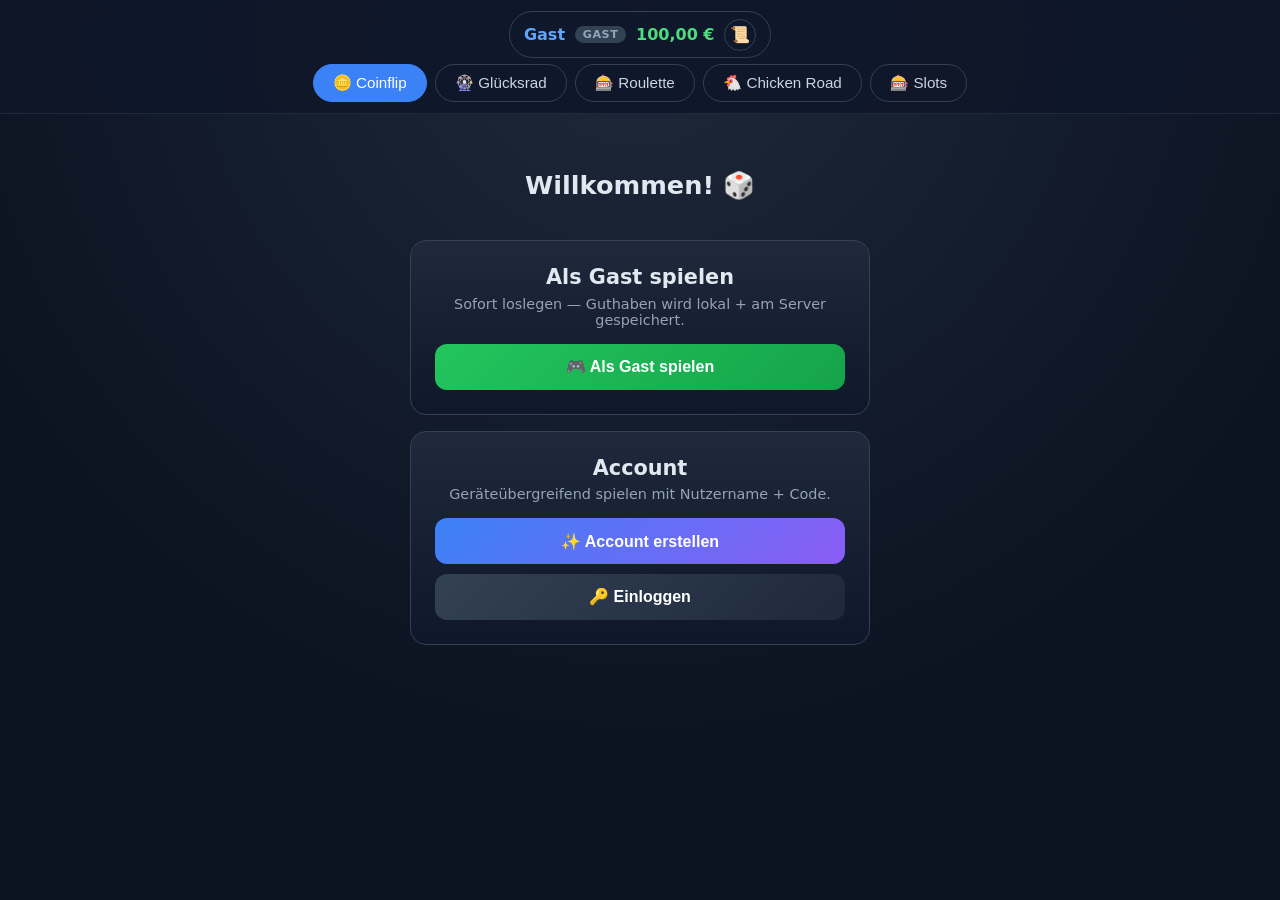
==== templates/index.html @ 522bde4b "Update index.html" ====
<!DOCTYPE html>
<html lang="de">
<head>
<meta charset="UTF-8">
<meta name="viewport" content="width=device-width, initial-scale=1.0">
<title>Coinflip · Glücksrad · Roulette · Chicken Road · Slots</title>
<style>
  * { box-sizing: border-box; }
  body {
    font-family: system-ui, -apple-system, sans-serif;
    background: radial-gradient(circle at top, #1e293b, #0b1220 70%);
    color: #e2e8f0;
    margin: 0;
    min-height: 100vh;
    display: flex;
    flex-direction: column;
    align-items: center;
  }
  header {
    width: 100%;
    background: rgba(15, 23, 42, 0.9);
    backdrop-filter: blur(10px);
    border-bottom: 1px solid #1e293b;
    position: sticky;
    top: 0;
    z-index: 10;
  }
  .topbar {
    max-width: 900px;
    margin: 0 auto;
    padding: 0.7rem 1rem 0.4rem;
    display: flex;
    align-items: center;
    justify-content: center;
    gap: 1rem;
    flex-wrap: wrap;
  }
  .player-info {
    display: flex;
    align-items: center;
    gap: 0.6rem;
    background: #0f172a;
    padding: 0.4rem 0.9rem;
    border-radius: 999px;
    border: 1px solid #334155;
    flex-wrap: wrap;
    justify-content: center;
  }
  .player-name {
    font-weight: 700;
    color: #60a5fa;
    cursor: pointer;
  }
  .player-name:hover { text-decoration: underline; }
  .account-badge {
    font-size: 0.7rem;
    padding: 0.15rem 0.5rem;
    border-radius: 999px;
    font-weight: 700;
    text-transform: uppercase;
    letter-spacing: 0.05em;
  }
  .account-badge.guest { background: #334155; color: #94a3b8; }
  .account-badge.real { background: #14532d; color: #bbf7d0; }
  .balance {
    font-weight: 800;
    color: #4ade80;
    font-variant-numeric: tabular-nums;
  }
  .balance.negative { color: #f87171; }
  .player-actions { display: flex; gap: 0.4rem; }
  .icon-btn {
    background: transparent;
    border: 1px solid #334155;
    color: #cbd5e1;
    width: 32px;
    height: 32px;
    border-radius: 50%;
    cursor: pointer;
    font-size: 1rem;
    display: flex;
    align-items: center;
    justify-content: center;
    transition: all 0.15s;
  }
  .icon-btn:hover { background: #1e293b; border-color: #64748b; }
  nav {
    max-width: 900px;
    margin: 0 auto;
    display: flex;
    gap: 0.5rem;
    padding: 0 1rem 0.7rem;
    justify-content: center;
    flex-wrap: wrap;
  }
  nav button {
    background: transparent;
    border: 1px solid #334155;
    color: #cbd5e1;
    padding: 0.55rem 1.2rem;
    border-radius: 999px;
    font-size: 0.95rem;
    cursor: pointer;
    transition: all 0.15s;
  }
  nav button:hover { background: #1e293b; }
  nav button.active {
    background: #3b82f6;
    border-color: #3b82f6;
    color: white;
  }
  main {
    width: 100%;
    max-width: 720px;
    padding: 2rem 1rem 4rem;
  }
  .page { display: none; }
  .page.active { display: block; animation: fade 0.3s ease; }
  @keyframes fade {
    from { opacity: 0; transform: translateY(8px); }
    to   { opacity: 1; transform: translateY(0); }
  }
  h1 { text-align: center; margin: 0.5rem 0 1.5rem; font-size: 1.6rem; }
  h2 { text-align: center; margin: 0.5rem 0 1rem; font-size: 1.3rem; }

  .start-wrapper {
    display: flex;
    flex-direction: column;
    align-items: center;
    gap: 1rem;
    max-width: 460px;
    margin: 0 auto;
    padding-top: 1rem;
  }
  .start-card {
    width: 100%;
    background: linear-gradient(180deg, #1e293b, #0f172a);
    border: 1px solid #334155;
    border-radius: 16px;
    padding: 1.5rem;
    text-align: center;
  }
  .start-card h2 { margin: 0 0 0.4rem; }
  .start-card p { font-size: 0.9rem; color: #94a3b8; margin: 0 0 1rem; }
  .start-actions {
    display: flex;
    flex-direction: column;
    gap: 0.6rem;
  }
  .big-btn {
    background: linear-gradient(135deg, #3b82f6, #8b5cf6);
    color: white;
    border: none;
    padding: 0.85rem 1.4rem;
    border-radius: 12px;
    font-size: 1rem;
    font-weight: 700;
    cursor: pointer;
    transition: transform 0.1s;
  }
  .big-btn:hover:not(:disabled) { transform: translateY(-2px); }
  .big-btn:disabled { opacity: 0.5; cursor: not-allowed; }
  .big-btn.green { background: linear-gradient(135deg, #22c55e, #16a34a); }
  .big-btn.gray { background: linear-gradient(135deg, #334155, #1e293b); }

  .form-row {
    display: flex;
    flex-direction: column;
    gap: 0.4rem;
    margin-bottom: 0.9rem;
    text-align: left;
  }
  .form-row label {
    font-size: 0.85rem;
    color: #94a3b8;
    font-weight: 600;
  }
  .form-row input {
    background: #0f172a;
    border: 2px solid #334155;
    color: #e2e8f0;
    border-radius: 10px;
    padding: 0.7rem 0.9rem;
    font-size: 1rem;
    font-family: inherit;
  }
  .form-row input:focus { outline: none; border-color: #3b82f6; }
  .code-display {
    background: #0f172a;
    border: 2px dashed #4ade80;
    border-radius: 12px;
    padding: 1rem;
    text-align: center;
    margin: 0.8rem 0;
  }
  .code-display .code {
    font-family: 'Courier New', monospace;
    font-size: 2rem;
    font-weight: 800;
    letter-spacing: 0.3em;
    color: #4ade80;
  }
  .code-display .hint {
    font-size: 0.8rem;
    color: #f87171;
    margin-top: 0.4rem;
    font-weight: 700;
  }
  .error-msg {
    color: #f87171;
    font-size: 0.9rem;
    margin: 0.5rem 0;
    min-height: 1.2rem;
    text-align: center;
  }
  .success-msg {
    color: #4ade80;
    font-size: 0.9rem;
    margin: 0.5rem 0;
    min-height: 1.2rem;
    text-align: center;
  }

  .bet-amount-section {
    width: 100%;
    max-width: 480px;
    background: #1e293b;
    border-radius: 14px;
    padding: 1rem 1.2rem;
    display: flex;
    flex-direction: column;
    gap: 0.7rem;
  }
  .bet-amount-section .bet-label {
    font-size: 0.8rem;
    color: #94a3b8;
    font-weight: 600;
    text-transform: uppercase;
    letter-spacing: 0.05em;
  }
  .quick-bet-row { display: flex; gap: 0.5rem; flex-wrap: wrap; }
  .quick-bet {
    flex: 1;
    min-width: 60px;
    background: #0f172a;
    border: 2px solid #334155;
    color: #e2e8f0;
    padding: 0.55rem 0.6rem;
    border-radius: 10px;
    font-size: 0.95rem;
    font-weight: 700;
    cursor: pointer;
    transition: all 0.15s;
  }
  .quick-bet:hover:not(:disabled) { border-color: #64748b; }
  .quick-bet.selected {
    border-color: #4ade80;
    background: #14532d;
    color: white;
  }
  .quick-bet:disabled { opacity: 0.4; cursor: not-allowed; }
  .custom-bet-row { display: flex; gap: 0.5rem; align-items: center; }
  .custom-bet-row input {
    flex: 1;
    background: #0f172a;
    border: 2px solid #334155;
    color: #e2e8f0;
    border-radius: 10px;
    padding: 0.55rem 0.9rem;
    font-size: 1rem;
    font-family: inherit;
  }
  .custom-bet-row input:focus { outline: none; border-color: #4ade80; }
  .custom-bet-row button {
    background: #0f172a;
    border: 2px solid #334155;
    color: #e2e8f0;
    padding: 0.55rem 1rem;
    border-radius: 10px;
    font-weight: 700;
    cursor: pointer;
  }
  .custom-bet-row button:hover { border-color: #4ade80; }

  .coin-stage { display: flex; flex-direction: column; align-items: center; gap: 1.5rem; }
  .coin-wrapper {
    perspective: 1200px;
    height: 220px;
    width: 220px;
    display: flex;
    align-items: center;
    justify-content: center;
  }
  .coin {
    width: 180px;
    height: 180px;
    position: relative;
    transform-style: preserve-3d;
    transition: transform 2.6s cubic-bezier(0.4, 0.0, 0.2, 1);
    will-change: transform;
  }
  .coin-inner { position: absolute; inset: 0; transform-style: preserve-3d; }
  .coin .face {
    position: absolute;
    inset: 0;
    border-radius: 50%;
    display: flex;
    align-items: center;
    justify-content: center;
    font-size: 2.8rem;
    font-weight: 800;
    backface-visibility: hidden;
    box-shadow:
      inset 0 0 0 6px rgba(255,255,255,0.25),
      inset 0 0 30px rgba(0,0,0,0.25),
      0 12px 30px rgba(0,0,0,0.55);
    overflow: hidden;
  }
  .coin .kopf {
    background: radial-gradient(circle at 30% 25%, #fef3c7, #f59e0b 55%, #b45309 100%);
    color: #78350f;
  }
  .coin .zahl {
    background: radial-gradient(circle at 30% 25%, #f8fafc, #cbd5e1 55%, #64748b 100%);
    color: #1e293b;
    transform: rotateY(180deg);
  }
  .coin .edge {
    position: absolute;
    inset: 0;
    border-radius: 50%;
    background: linear-gradient(90deg, #92400e, #fbbf24, #b45309, #fcd34d, #92400e, #fbbf24);
    transform: translateZ(-10px);
    box-shadow: 0 12px 30px rgba(0,0,0,0.55);
  }
  .coin.flipping .face::after {
    content: '';
    position: absolute;
    inset: 0;
    border-radius: 50%;
    background: linear-gradient(120deg, transparent 30%, rgba(255,255,255,0.7) 50%, transparent 70%);
    animation: shine 0.4s linear infinite;
  }
  @keyframes shine {
    from { transform: translateX(-100%); }
    to   { transform: translateX(100%); }
  }
  .coin.settle { animation: settle 0.4s ease-out; }
  @keyframes settle {
    0% { transform: scale(1); }
    40% { transform: scale(1.08); }
    100% { transform: scale(1); }
  }
  .choice-row { display: flex; gap: 0.75rem; justify-content: center; flex-wrap: wrap; }
  .choice-btn {
    background: #1e293b;
    border: 2px solid #334155;
    color: #e2e8f0;
    padding: 0.7rem 1.6rem;
    border-radius: 12px;
    font-size: 1.05rem;
    cursor: pointer;
    transition: all 0.15s;
    min-width: 110px;
  }
  .choice-btn:hover:not(:disabled) { border-color: #64748b; }
  .choice-btn.selected {
    border-color: #3b82f6;
    background: #1d4ed8;
    color: white;
    box-shadow: 0 0 0 3px rgba(59,130,246,0.25);
  }
  .choice-btn:disabled { opacity: 0.5; cursor: not-allowed; }
  .flip-btn {
    background: linear-gradient(135deg, #3b82f6, #8b5cf6);
    color: white;
    border: none;
    padding: 0.85rem 2.2rem;
    border-radius: 12px;
    font-size: 1.1rem;
    font-weight: 600;
    cursor: pointer;
    box-shadow: 0 6px 20px rgba(59, 130, 246, 0.4);
    transition: transform 0.1s;
  }
  .flip-btn:hover:not(:disabled) { transform: translateY(-2px); }
  .flip-btn:disabled { opacity: 0.5; cursor: not-allowed; }
  .choice-display {
    font-size: 1.05rem;
    color: #94a3b8;
    min-height: 1.5rem;
  }
  .choice-display b { color: #60a5fa; }
  .result-box {
    text-align: center;
    min-height: 2rem;
    font-size: 1.05rem;
  }
  .win { color: #4ade80; font-weight: 700; }
  .lose { color: #f87171; font-weight: 700; }

  .wheel-stage { display: flex; flex-direction: column; align-items: center; gap: 1.5rem; }
  .wheel-container { position: relative; width: 320px; height: 320px; }
  .wheel-pointer {
    position: absolute;
    top: -12px; left: 50%;
    transform: translateX(-50%);
    width: 0; height: 0;
    border-left: 14px solid transparent;
    border-right: 14px solid transparent;
    border-top: 26px solid #f87171;
    filter: drop-shadow(0 3px 4px rgba(0,0,0,0.5));
    z-index: 2;
  }
  .wheel-svg {
    width: 100%; height: 100%;
    transition: transform 4s cubic-bezier(0.17, 0.67, 0.16, 1);
    filter: drop-shadow(0 10px 25px rgba(0,0,0,0.5));
  }
  .wheel-hub {
    position: absolute;
    top: 50%; left: 50%;
    width: 44px; height: 44px;
    border-radius: 50%;
    background: radial-gradient(circle at 30% 30%, #f8fafc, #64748b);
    transform: translate(-50%, -50%);
    box-shadow: 0 4px 10px rgba(0,0,0,0.5);
    z-index: 1;
  }
  .spin-btn {
    background: linear-gradient(135deg, #f59e0b, #ef4444);
    color: white;
    border: none;
    padding: 0.85rem 2.2rem;
    border-radius: 12px;
    font-size: 1.1rem;
    font-weight: 600;
    cursor: pointer;
    box-shadow: 0 6px 20px rgba(239, 68, 68, 0.4);
    transition: transform 0.1s;
  }
  .spin-btn:hover:not(:disabled) { transform: translateY(-2px); }
  .spin-btn:disabled { opacity: 0.5; cursor: not-allowed; }
  textarea {
    width: 100%;
    min-height: 110px;
    border-radius: 10px;
    border: 1px solid #334155;
    background: #0f172a;
    color: #e2e8f0;
    padding: 0.7rem;
    font-family: inherit;
    font-size: 0.95rem;
    resize: vertical;
  }
  .hint { font-size: 0.85rem; color: #94a3b8; margin: 0.4rem 0; }

  .roulette-stage { display: flex; flex-direction: column; align-items: center; gap: 1.5rem; }
  .roulette-display {
    width: 100%;
    max-width: 460px;
    background: linear-gradient(180deg, #1e293b, #0f172a);
    border: 1px solid #334155;
    border-radius: 14px;
    padding: 1.2rem;
    text-align: center;
  }
  .roulette-number {
    font-size: 4rem;
    font-weight: 800;
    line-height: 1;
    margin: 0.3rem 0 0.5rem;
    color: #94a3b8;
    display: inline-block;
    min-width: 1.6em;
  }
  .roulette-number.rolling { animation: pulse 0.15s linear infinite alternate; }
  @keyframes pulse {
    from { transform: scale(1); }
    to   { transform: scale(1.08); }
  }
  .roulette-number.red { color: #ef4444; text-shadow: 0 0 20px rgba(239,68,68,0.5); }
  .roulette-number.black { color: #e2e8f0; text-shadow: 0 0 20px rgba(255,255,255,0.3); }
  .roulette-number.green { color: #22c55e; text-shadow: 0 0 20px rgba(34,197,94,0.6); }
  .roulette-color-badge {
    display: inline-block;
    padding: 0.25rem 0.9rem;
    border-radius: 999px;
    font-size: 0.85rem;
    font-weight: 700;
    letter-spacing: 0.05em;
    text-transform: uppercase;
    background: #334155;
    color: #94a3b8;
  }
  .roulette-color-badge.red { background: #7f1d1d; color: #fecaca; }
  .roulette-color-badge.black { background: #1e293b; color: #e2e8f0; border: 1px solid #475569; }
  .roulette-color-badge.green { background: #14532d; color: #bbf7d0; }
  .roulette-bet-section {
    width: 100%;
    max-width: 460px;
    background: #1e293b;
    border-radius: 14px;
    padding: 1.2rem;
    display: flex;
    flex-direction: column;
    gap: 0.9rem;
  }
  .bet-label {
    font-size: 0.85rem;
    color: #94a3b8;
    margin-bottom: 0.4rem;
    font-weight: 600;
    text-transform: uppercase;
    letter-spacing: 0.05em;
  }
  .bet-row { display: flex; gap: 0.5rem; flex-wrap: wrap; }
  .bet-btn {
    flex: 1;
    min-width: 80px;
    background: #0f172a;
    border: 2px solid #334155;
    color: #e2e8f0;
    padding: 0.6rem 0.8rem;
    border-radius: 10px;
    font-size: 0.95rem;
    font-weight: 600;
    cursor: pointer;
    transition: all 0.15s;
  }
  .bet-btn:hover:not(:disabled) { border-color: #64748b; }
  .bet-btn.selected {
    border-color: #3b82f6;
    background: #1d4ed8;
    color: white;
  }
  .bet-btn:disabled { opacity: 0.4; cursor: not-allowed; }
  .bet-btn.red-btn.selected { background: #dc2626; border-color: #dc2626; }
  .bet-btn.black-btn.selected { background: #0f172a; border-color: #e2e8f0; color: white; }
  .number-input-row { display: flex; gap: 0.5rem; align-items: center; }
  .number-input-row input {
    flex: 1;
    background: #0f172a;
    border: 2px solid #334155;
    color: #e2e8f0;
    border-radius: 10px;
    padding: 0.6rem 0.9rem;
    font-size: 1rem;
    font-family: inherit;
  }
  .number-input-row input:focus { outline: none; border-color: #3b82f6; }

  .modal-backdrop {
    display: none;
    position: fixed;
    inset: 0;
    background: rgba(0,0,0,0.7);
    z-index: 100;
    align-items: center;
    justify-content: center;
    padding: 1rem;
  }
  .modal-backdrop.open { display: flex; }
  .modal {
    background: #1e293b;
    border-radius: 16px;
    padding: 1.5rem;
    width: 100%;
    max-width: 420px;
    box-shadow: 0 20px 60px rgba(0,0,0,0.7);
    border: 1px solid #334155;
    max-height: 90vh;
    overflow-y: auto;
  }
  .modal h3 { margin: 0 0 1rem; }
  .modal .form-row label {
    font-size: 0.85rem;
    color: #94a3b8;
    font-weight: 600;
  }
  .modal-actions {
    display: flex;
    gap: 0.5rem;
    justify-content: flex-end;
    margin-top: 0.5rem;
  }
  .modal-actions button {
    padding: 0.6rem 1.2rem;
    border-radius: 10px;
    border: none;
    cursor: pointer;
    font-size: 0.95rem;
    font-weight: 600;
  }
  .btn-primary { background: #3b82f6; color: white; }
  .btn-primary:hover { background: #2563eb; }
  .btn-secondary { background: #334155; color: #e2e8f0; }
  .btn-secondary:hover { background: #475569; }

  .history-list {
    display: flex;
    flex-direction: column;
    gap: 0.3rem;
    max-height: 320px;
    overflow-y: auto;
    margin-top: 0.6rem;
  }
  .history-item {
    background: #0f172a;
    border-radius: 8px;
    padding: 0.5rem 0.8rem;
    font-size: 0.9rem;
    display: flex;
    justify-content: space-between;
    gap: 0.5rem;
  }
  .history-item .amount.win { color: #4ade80; }
  .history-item .amount.lose { color: #f87171; }

  .chicken-road-wrapper {
    width: 100%;
    max-width: 500px;
    background: linear-gradient(180deg, #1e293b, #0f172a);
    border-radius: 14px;
    border: 2px solid #334155;
    padding: 0.8rem;
    position: relative;
    overflow: hidden;
  }
  .chicken-road-header {
    display: flex;
    justify-content: space-between;
    align-items: center;
    font-size: 0.9rem;
    margin-bottom: 0.6rem;
    padding: 0 0.3rem;
  }
  .chicken-road-header .mult { font-weight: 800; color: #facc15; }
  .chicken-road-header .step { color: #94a3b8; }
  .crossy-track {
    position: relative;
    height: 260px;
    background: #0b1220;
    border-radius: 10px;
    overflow: hidden;
    display: flex;
  }
  .crossy-cell {
    flex: 1;
    border-right: 1px dashed #334155;
    position: relative;
    display: flex;
    flex-direction: column;
    align-items: center;
    justify-content: flex-start;
    padding-top: 0.6rem;
    transition: background 0.2s;
  }
  .crossy-cell:last-child { border-right: none; }
  .crossy-cell.passed { background: rgba(74, 222, 128, 0.12); }
  .crossy-cell.crashed { background: rgba(248, 113, 113, 0.25); }
  .crossy-cell .mult-label {
    font-size: 0.7rem;
    font-weight: 800;
    color: #facc15;
    text-align: center;
    line-height: 1.1;
  }
  .crossy-cell.passed .mult-label { color: #4ade80; }
  .crossy-cell .car-icon {
    position: absolute;
    bottom: 8px;
    font-size: 1.6rem;
    opacity: 0;
    transition: opacity 0.2s;
  }
  .crossy-cell.crashed .car-icon { opacity: 1; }
  .crossy-road {
    position: absolute;
    bottom: 0; left: 0; right: 0;
    height: 60px;
    background: repeating-linear-gradient(90deg, #1e293b 0px, #1e293b 20px, #111827 20px, #111827 40px);
    border-top: 2px solid #334155;
    pointer-events: none;
  }
  #crossyChicken {
    position: absolute;
    bottom: 12px;
    width: 44px;
    height: 44px;
    transition: left 0.35s cubic-bezier(0.4, 0, 0.2, 1);
    filter: drop-shadow(0 3px 6px rgba(0,0,0,0.6));
    z-index: 5;
    pointer-events: none;
  }
  #crossyChicken svg { width: 100%; height: 100%; display: block; }
  .crossy-controls {
    display: flex;
    gap: 0.6rem;
    margin-top: 1rem;
    flex-wrap: wrap;
    justify-content: center;
    width: 100%;
    max-width: 500px;
  }
  .cashout-btn {
    background: linear-gradient(135deg, #f59e0b, #dc2626);
    color: white;
    border: none;
    padding: 0.85rem 1.4rem;
    border-radius: 12px;
    font-size: 1rem;
    font-weight: 800;
    cursor: pointer;
    box-shadow: 0 6px 20px rgba(245, 158, 11, 0.4);
    transition: transform 0.1s;
    flex: 1;
    min-width: 160px;
  }
  .cashout-btn:hover:not(:disabled) { transform: translateY(-2px); }
  .cashout-btn:disabled { opacity: 0.4; cursor: not-allowed; }
  .go-btn {
    background: linear-gradient(135deg, #22c55e, #16a34a);
    color: white;
    border: none;
    padding: 0.85rem 1.4rem;
    border-radius: 12px;
    font-size: 1rem;
    font-weight: 800;
    cursor: pointer;
    box-shadow: 0 6px 20px rgba(34, 197, 94, 0.4);
    transition: transform 0.1s;
    flex: 1;
    min-width: 120px;
  }
  .go-btn:hover:not(:disabled) { transform: translateY(-2px); }
  .go-btn:disabled { opacity: 0.4; cursor: not-allowed; }

  /* ===== SLOTS ===== */
  .slots-stage {
    display: flex;
    flex-direction: column;
    align-items: center;
    gap: 1.5rem;
  }
  .slot-machine {
    width: 100%;
    max-width: 500px;
    background: linear-gradient(180deg, #1e293b, #0f172a);
    border: 4px solid #f59e0b;
    border-radius: 20px;
    padding: 1.2rem;
    box-shadow: 0 20px 60px rgba(245, 158, 11, 0.3), inset 0 0 30px rgba(0,0,0,0.5);
    position: relative;
    overflow: hidden;
  }
  .slot-machine::before {
    content: '';
    position: absolute;
    top: 0; left: 0; right: 0;
    height: 4px;
    background: linear-gradient(90deg, #f59e0b, #fbbf24, #f59e0b);
    animation: goldShine 2s linear infinite;
  }
  @keyframes goldShine {
    from { background-position: 0% 0; }
    to   { background-position: 200% 0; }
  }
  .slot-window {
    display: flex;
    gap: 0.6rem;
    justify-content: center;
    background: #0b1220;
    border-radius: 14px;
    padding: 1rem;
    border: 2px solid #334155;
    box-shadow: inset 0 4px 20px rgba(0,0,0,0.8);
  }
  .slot-reel {
    flex: 1;
    background: #ffffff;
    border-radius: 10px;
    display: flex;
    align-items: center;
    justify-content: center;
    height: 100px;
    position: relative;
    overflow: hidden;
    box-shadow: inset 0 0 20px rgba(0,0,0,0.3);
  }
  .slot-reel-inner {
    display: flex;
    flex-direction: column;
    align-items: center;
    font-size: 3.5rem;
    line-height: 1;
    will-change: transform;
  }
  .slot-reel.spinning .slot-reel-inner {
    animation: reelSpin 0.15s linear infinite;
  }
  @keyframes reelSpin {
    from { transform: translateY(-50%); }
    to   { transform: translateY(0); }
  }
  .slot-reel.stopped {
    animation: reelStop 0.35s cubic-bezier(0.4, 0, 0.2, 1);
  }
  @keyframes reelStop {
    0%   { transform: translateY(-15px) scale(0.9); }
    50%  { transform: translateY(5px) scale(1.05); }
    100% { transform: translateY(0) scale(1); }
  }
  .slot-reel.jackpot {
    animation: jackpotPulse 0.6s ease-in-out infinite alternate;
  }
  @keyframes jackpotPulse {
    from { box-shadow: inset 0 0 20px rgba(0,0,0,0.3), 0 0 10px rgba(250, 204, 21, 0.6); }
    to   { box-shadow: inset 0 0 20px rgba(0,0,0,0.3), 0 0 30px rgba(250, 204, 21, 1); }
  }
  .slot-payline {
    position: absolute;
    top: 50%; left: 0; right: 0;
    height: 2px;
    background: rgba(239, 68, 68, 0.4);
    pointer-events: none;
    z-index: 3;
  }
  .slot-result {
    text-align: center;
    font-size: 1.1rem;
    min-height: 1.5rem;
    margin-top: 0.6rem;
    font-weight: 700;
  }
  .slot-big-win {
    font-size: 1.6rem;
    animation: bigWin 0.5s ease-in-out infinite alternate;
    text-shadow: 0 0 20px currentColor;
  }
  @keyframes bigWin {
    from { transform: scale(1); }
    to   { transform: scale(1.1); }
  }
  .slot-spin-btn {
    width: 100%;
    max-width: 500px;
    background: linear-gradient(135deg, #dc2626, #f59e0b);
    color: white;
    border: none;
    padding: 1rem;
    border-radius: 14px;
    font-size: 1.3rem;
    font-weight: 900;
    letter-spacing: 0.1em;
    cursor: pointer;
    box-shadow: 0 8px 30px rgba(220, 38, 38, 0.5);
    transition: transform 0.1s;
    text-transform: uppercase;
  }
  .slot-spin-btn:hover:not(:disabled) { transform: translateY(-2px); box-shadow: 0 12px 40px rgba(220, 38, 38, 0.7); }
  .slot-spin-btn:disabled { opacity: 0.5; cursor: not-allowed; }
  .slot-paytable {
    width: 100%;
    max-width: 500px;
    background: #1e293b;
    border-radius: 14px;
    padding: 1rem;
    border: 1px solid #334155;
  }
  .slot-paytable h3 {
    margin: 0 0 0.6rem;
    font-size: 0.9rem;
    color: #94a3b8;
    text-transform: uppercase;
    text-align: center;
    letter-spacing: 0.1em;
  }
  .slot-paytable-row {
    display: flex;
    justify-content: space-between;
    padding: 0.35rem 0.5rem;
    border-bottom: 1px solid #0f172a;
    font-size: 0.9rem;
  }
  .slot-paytable-row:last-child { border-bottom: none; }
  .slot-paytable-row .symbols { font-size: 1.2rem; letter-spacing: 0.2em; }
  .slot-paytable-row .pay { color: #facc15; font-weight: 800; }
</style>
</head>
<body>

<header>
  <div class="topbar">
    <div class="player-info">
      <span class="player-name" onclick="openAccountModal()" id="currentPlayerName">Gast</span>
      <span class="account-badge guest" id="accountBadge">Gast</span>
      <span class="balance" id="balanceDisplay">100,00 €</span>
      <div class="player-actions">
        <button class="icon-btn" title="Verlauf" onclick="openHistoryModal()">📜</button>
      </div>
    </div>
  </div>
  <nav>
    <button id="nav-coin" class="active" onclick="showPage('coin')">🪙 Coinflip</button>
    <button id="nav-wheel" onclick="showPage('wheel')">🎡 Glücksrad</button>
    <button id="nav-roulette" onclick="showPage('roulette')">🎰 Roulette</button>
    <button id="nav-crossy" onclick="showPage('crossy')">🐔 Chicken Road</button>
    <button id="nav-slots" onclick="showPage('slots')">🎰 Slots</button>
  </nav>
</header>

<main>

  <section id="page-start" class="page active">
    <div class="start-wrapper">
      <h1>Willkommen! 🎲</h1>
      <div class="start-card">
        <h2>Als Gast spielen</h2>
        <p>Sofort loslegen — Guthaben wird lokal + am Server gespeichert.</p>
        <div class="start-actions">
          <button class="big-btn green" onclick="playAsGuest()">🎮 Als Gast spielen</button>
        </div>
      </div>
      <div class="start-card">
        <h2>Account</h2>
        <p>Geräteübergreifend spielen mit Nutzername + Code.</p>
        <div class="start-actions">
          <button class="big-btn" onclick="showAuthForm('register')">✨ Account erstellen</button>
          <button class="big-btn gray" onclick="showAuthForm('login')">🔑 Einloggen</button>
        </div>
      </div>
    </div>
  </section>

  <section id="page-coin" class="page">
    <h1>Coinflip</h1>
    <div class="coin-stage">
      <div class="bet-amount-section">
        <div class="bet-label">Einsatz wählen</div>
        <div class="quick-bet-row" id="coinQuickBets">
          <button class="quick-bet" onclick="setCoinBet(1, this)">1 €</button>
          <button class="quick-bet" onclick="setCoinBet(2, this)">2 €</button>
          <button class="quick-bet" onclick="setCoinBet(5, this)">5 €</button>
          <button class="quick-bet" onclick="setCoinBet(10, this)">10 €</button>
          <button class="quick-bet" onclick="setCoinBet(25, this)">25 €</button>
        </div>
        <div class="custom-bet-row">
          <input type="number" id="coinCustomBet" placeholder="Anderer Betrag" min="0.01" step="0.01">
          <button onclick="applyCoinCustom()">OK</button>
        </div>
      </div>
      <div class="choice-display" id="choiceDisplay">
        Wähle <b>Kopf</b> oder <b>Zahl</b>
      </div>
      <div class="coin-wrapper">
        <div class="coin" id="coin">
          <div class="edge"></div>
          <div class="coin-inner">
            <div class="face kopf">K</div>
            <div class="face zahl">Z</div>
          </div>
        </div>
      </div>
      <div class="choice-row">
        <button class="choice-btn" id="btn-kopf" onclick="pickChoice('kopf')">Kopf</button>
        <button class="choice-btn" id="btn-zahl" onclick="pickChoice('zahl')">Zahl</button>
      </div>
      <button class="flip-btn" id="flipBtn" onclick="doFlip()" disabled>Flip!</button>
      <div class="result-box" id="coinResult"></div>
    </div>
  </section>

  <section id="page-wheel" class="page">
    <h1>Glücksrad</h1>
    <div class="wheel-stage">
      <div class="wheel-container">
        <div class="wheel-pointer"></div>
        <svg class="wheel-svg" id="wheelSvg" viewBox="0 0 200 200"></svg>
        <div class="wheel-hub"></div>
      </div>
      <div class="result-box" id="wheelResult"></div>
      <button class="spin-btn" id="spinBtn" onclick="doSpin()">Drehen!</button>
      <div style="width: 100%; max-width: 480px;">
        <p class="hint">Eine Option pro Zeile (mind. 2, max. 12):</p>
        <textarea id="wheelOptions">Pizza
Burger
Sushi
Pasta
Salat
Curry</textarea>
      </div>
    </div>
  </section>

  <section id="page-roulette" class="page">
    <h1>Roulette</h1>
    <div class="roulette-stage">
      <div class="bet-amount-section">
        <div class="bet-label">Einsatz wählen</div>
        <div class="quick-bet-row" id="rouletteQuickBets">
          <button class="quick-bet" onclick="setRouletteBet(1, this)">1 €</button>
          <button class="quick-bet" onclick="setRouletteBet(2, this)">2 €</button>
          <button class="quick-bet" onclick="setRouletteBet(5, this)">5 €</button>
          <button class="quick-bet" onclick="setRouletteBet(10, this)">10 €</button>
          <button class="quick-bet" onclick="setRouletteBet(25, this)">25 €</button>
        </div>
        <div class="custom-bet-row">
          <input type="number" id="rouletteCustomBet" placeholder="Anderer Betrag" min="0.01" step="0.01">
          <button onclick="applyRouletteCustom()">OK</button>
        </div>
      </div>
      <div class="roulette-display">
        <div class="roulette-color-badge" id="rouletteBadge">Bereit</div>
        <div class="roulette-number" id="rouletteNumber">–</div>
        <div class="hint" id="rouletteHint">Wähle deine Wette unten</div>
      </div>
      <div class="roulette-bet-section">
        <div>
          <div class="bet-label">Farbe (1:1)</div>
          <div class="bet-row">
            <button class="bet-btn red-btn" data-bet="color" data-value="red">🔴 Rot</button>
            <button class="bet-btn black-btn" data-bet="color" data-value="black">⚫ Schwarz</button>
          </div>
        </div>
        <div>
          <div class="bet-label">Gerade / Ungerade (1:1)</div>
          <div class="bet-row">
            <button class="bet-btn" data-bet="parity" data-value="even">Gerade</button>
            <button class="bet-btn" data-bet="parity" data-value="odd">Ungerade</button>
          </div>
        </div>
        <div>
          <div class="bet-label">Bereich (1:1)</div>
          <div class="bet-row">
            <button class="bet-btn" data-bet="range" data-value="low">1–18</button>
            <button class="bet-btn" data-bet="range" data-value="high">19–36</button>
          </div>
        </div>
        <div>
          <div class="bet-label">Dutzend (2:1)</div>
          <div class="bet-row">
            <button class="bet-btn" data-bet="dozen" data-value="1">1–12</button>
            <button class="bet-btn" data-bet="dozen" data-value="2">13–24</button>
            <button class="bet-btn" data-bet="dozen" data-value="3">25–36</button>
          </div>
        </div>
        <div>
          <div class="bet-label">Direkte Zahl (35:1)</div>
          <div class="number-input-row">
            <input type="number" id="rouletteNumberInput" min="0" max="36" placeholder="0–36">
            <button class="bet-btn" data-bet="number" style="flex:0 0 auto; padding:0.6rem 1.2rem;">Wählen</button>
          </div>
        </div>
      </div>
      <button class="spin-btn" id="rouletteSpinBtn" onclick="doRouletteSpin()" disabled>Drehen!</button>
      <div class="result-box" id="rouletteResult"></div>
    </div>
  </section>

  <section id="page-crossy" class="page">
    <h1>🐔 Chicken Road</h1>
    <div class="coin-stage" style="gap:1rem;">
      <div class="bet-amount-section">
        <div class="bet-label">Einsatz wählen</div>
        <div class="quick-bet-row" id="crossyQuickBets">
          <button class="quick-bet" onclick="setCrossyBet(1, this)">1 €</button>
          <button class="quick-bet" onclick="setCrossyBet(2, this)">2 €</button>
          <button class="quick-bet" onclick="setCrossyBet(5, this)">5 €</button>
          <button class="quick-bet" onclick="setCrossyBet(10, this)">10 €</button>
          <button class="quick-bet" onclick="setCrossyBet(25, this)">25 €</button>
        </div>
        <div class="custom-bet-row">
          <input type="number" id="crossyCustomBet" placeholder="Anderer Betrag" min="0.01" step="0.01">
          <button onclick="applyCrossyCustom()">OK</button>
        </div>
      </div>
      <div class="chicken-road-wrapper">
        <div class="chicken-road-header">
          <span class="step">Schritt: <b id="crossyStep">0</b> / 8</span>
          <span class="mult">Multiplikator: <b id="crossyMult">1.00x</b></span>
        </div>
        <div class="crossy-track" id="crossyTrack"></div>
      </div>
      <div class="crossy-controls">
        <button class="cashout-btn" id="crossyCashoutBtn" onclick="crossyCashOut()" disabled>
          CASH OUT (<span id="crossyCashoutValue">0,00 €</span>)
        </button>
        <button class="go-btn" id="crossyGoBtn" onclick="crossyGoClick()" disabled>GO! 🐔</button>
      </div>
      <div class="hint" id="crossyHint">Einsatz wählen und „GO! 🐔" drücken.</div>
      <div class="result-box" id="crossyResult"></div>
    </div>
  </section>

  <section id="page-slots" class="page">
    <h1>🎰 Slot Machine</h1>
    <div class="slots-stage">
      <div class="bet-amount-section">
        <div class="bet-label">Einsatz wählen</div>
        <div class="quick-bet-row" id="slotsQuickBets">
          <button class="quick-bet" onclick="setSlotsBet(1, this)">1 €</button>
          <button class="quick-bet" onclick="setSlotsBet(2, this)">2 €</button>
          <button class="quick-bet" onclick="setSlotsBet(5, this)">5 €</button>
          <button class="quick-bet" onclick="setSlotsBet(10, this)">10 €</button>
          <button class="quick-bet" onclick="setSlotsBet(25, this)">25 €</button>
        </div>
        <div class="custom-bet-row">
          <input type="number" id="slotsCustomBet" placeholder="Anderer Betrag" min="0.01" step="0.01">
          <button onclick="applySlotsCustom()">OK</button>
        </div>
      </div>

      <div class="slot-machine">
        <div class="slot-window">
          <div class="slot-reel" id="reel0">
            <div class="slot-reel-inner" id="reelInner0">🍒</div>
          </div>
          <div class="slot-reel" id="reel1">
            <div class="slot-reel-inner" id="reelInner1">🍒</div>
          </div>
          <div class="slot-reel" id="reel2">
            <div class="slot-reel-inner" id="reelInner2">🍒</div>
          </div>
        </div>
        <div class="slot-result" id="slotsResult">Bereit zum Drehen!</div>
      </div>

      <button class="slot-spin-btn" id="slotsSpinBtn" onclick="doSlotsSpin()" disabled>🎰 DREHEN 🎰</button>

      <div class="slot-paytable">
        <h3>Gewinne</h3>
        <div class="slot-paytable-row">
          <span class="symbols">💎💎💎</span>
          <span class="pay">× 100</span>
        </div>
        <div class="slot-paytable-row">
          <span class="symbols">7️⃣7️⃣7️⃣</span>
          <span class="pay">× 50</span>
        </div>
        <div class="slot-paytable-row">
          <span class="symbols">⭐⭐⭐</span>
          <span class="pay">× 20</span>
        </div>
        <div class="slot-paytable-row">
          <span class="symbols">🍇🍇🍇</span>
          <span class="pay">× 12</span>
        </div>
        <div class="slot-paytable-row">
          <span class="symbols">🍋🍋🍋</span>
          <span class="pay">× 8</span>
        </div>
        <div class="slot-paytable-row">
          <span class="symbols">🍒🍒🍒</span>
          <span class="pay">× 5</span>
        </div>
        <div class="slot-paytable-row">
          <span class="symbols">Beliebige 2 gleiche</span>
          <span class="pay">× 1,5</span>
        </div>
      </div>
    </div>
  </section>

</main>

<div class="modal-backdrop" id="accountModal">
  <div class="modal">
    <div id="accountModalContent"></div>
  </div>
</div>

<div class="modal-backdrop" id="authModal">
  <div class="modal">
    <div id="authModalContent"></div>
  </div>
</div>

<div class="modal-backdrop" id="historyModal">
  <div class="modal">
    <h3>📜 Verlauf</h3>
    <div class="history-list" id="historyList"></div>
    <div class="modal-actions">
      <button class="btn-secondary" onclick="clearHistory()">Löschen</button>
      <button class="btn-primary" onclick="closeModal('historyModal')">Schließen</button>
    </div>
  </div>
</div>

<script>
/* =================================================
   STATE
================================================= */
const GUEST_KEY = 'coinflip_guest_v1';
const GUEST_ID_KEY = 'coinflip_guest_id_v1';
const OLD_KEY = 'coinflip_players_v1';
let account = null;
let isGuest = false;
let guestState = null;
let guestId = null;

let chosen = null;
let flipping = false;
let currentRotation = 0;
let coinBet = 0;
let rouletteBetAmount = 0;
let rouletteBet = null;
let rouletteSpinning = false;
let wheelRotation = 0;
let spinning = false;
let crossyBet = 0;
let crossyState = null;
let slotsBet = 0;
let slotsSpinning = false;
let autoRefreshInterval = null;

let lastLocalUpdate = 0;
let lastLocalUpdateGuest = 0;

const SLOT_ALL_EMOJIS = ['🍒', '🍋', '🍇', '⭐', '7️⃣', '💎'];

/* =================================================
   HELPERS
================================================= */
function isoToMs(iso) {
  if (!iso) return 0;
  try {
    return new Date(iso + (iso.endsWith('Z') ? '' : 'Z')).getTime();
  } catch (e) {
    return 0;
  }
}

function formatEuro(n) {
  return n.toLocaleString('de-DE', { minimumFractionDigits: 2, maximumFractionDigits: 2 }) + ' €';
}

/* =================================================
   PLAYER / BALANCE
================================================= */
function getCurrentPlayer() {
  if (account) {
    return { name: account.username, balance: account.balance, history: account.history };
  }
  return guestState || { name: 'Gast', balance: 0, history: [] };
}

function updateBalanceUI() {
  const p = getCurrentPlayer();
  document.getElementById('currentPlayerName').textContent = p.name;
  document.getElementById('balanceDisplay').textContent = formatEuro(p.balance);
  document.getElementById('balanceDisplay').classList.toggle('negative', p.balance < 0);
  const badge = document.getElementById('accountBadge');
  if (account) {
    badge.textContent = 'Account';
    badge.className = 'account-badge real';
  } else {
    badge.textContent = 'Gast';
    badge.className = 'account-badge guest';
  }
  if (typeof updateCrossyButtons === 'function') updateCrossyButtons();
  if (typeof updateCoinButtonState === 'function') updateCoinButtonState();
  if (typeof updateRouletteButtonState === 'function') updateRouletteButtonState();
  if (typeof updateSlotsButtonState === 'function') updateSlotsButtonState();
}

function addHistory(game, text, amount, win) {
  const entry = {
    time: new Date().toLocaleTimeString('de-DE', { hour: '2-digit', minute: '2-digit' }),
    game, text, amount, win
  };
  if (account) {
    account.history.unshift(entry);
    if (account.history.length > 50) account.history.length = 50;
  } else if (guestState) {
    guestState.history.unshift(entry);
    if (guestState.history.length > 50) guestState.history.length = 50;
    saveGuestState();
    syncGuestToServer();
  }
}

/* =================================================
   GUEST
================================================= */
function loadGuestState() {
  try {
    const raw = localStorage.getItem(GUEST_KEY);
    if (raw) guestState = JSON.parse(raw);
  } catch (e) {}

  if (!guestState || typeof guestState.balance !== 'number') {
    try {
      const oldRaw = localStorage.getItem(OLD_KEY);
      if (oldRaw) {
        const old = JSON.parse(oldRaw);
        if (old && Array.isArray(old.players) && old.players.length) {
          const oldPlayer = old.players.find(p => p.id === old.currentPlayerId) || old.players[0];
          if (oldPlayer) {
            guestState = {
              name: oldPlayer.name || 'Gast',
              balance: typeof oldPlayer.balance === 'number' ? oldPlayer.balance : 100,
              history: Array.isArray(oldPlayer.history) ? oldPlayer.history : []
            };
            saveGuestState();
            console.log('✅ Altes Guthaben migriert:', guestState.balance, '€');
          }
        }
      }
    } catch (e) {}
  }

  if (!guestState) {
    guestState = { name: 'Gast', balance: 100, history: [] };
    saveGuestState();
  }

  guestId = localStorage.getItem(GUEST_ID_KEY) || null;
}

function saveGuestState() {
  localStorage.setItem(GUEST_KEY, JSON.stringify(guestState));
}

async function ensureGuestOnServer() {
  if (guestId) {
    try {
      const res = await fetch('/api/guest/me', {
        method: 'POST',
        headers: {'Content-Type': 'application/json'},
        body: JSON.stringify({guest_id: guestId})
      });
      const data = await res.json();
      if (data.exists) {
        guestState.balance = data.guest.balance;
        guestState.history = data.guest.history || [];
        lastLocalUpdateGuest = isoToMs(data.guest.last_update || '');
        saveGuestState();
        console.log('✅ Server-Guthaben übernommen:', guestState.balance, '€');
        return;
      }
    } catch (e) {
      console.warn('Konnte Server-Stand nicht abrufen:', e);
    }
  }
  try {
    const res = await fetch('/api/guest/create', { method: 'POST' });
    const data = await res.json();
    if (data.ok) {
      guestId = data.guest_id;
      localStorage.setItem(GUEST_ID_KEY, guestId);
      lastLocalUpdateGuest = isoToMs(data.last_update || '');
      await syncGuestToServer();
    }
  } catch (e) {
    console.warn('Gast konnte nicht am Server erstellt werden:', e);
  }
}

async function syncGuestToServer() {
  if (!guestId || !guestState) return;
  try {
    const res = await fetch('/api/guest/sync', {
      method: 'POST',
      headers: {'Content-Type': 'application/json'},
      body: JSON.stringify({
        guest_id: guestId,
        balance: guestState.balance,
        history: guestState.history || []
      })
    });
    const data = await res.json();
    if (data.ok && data.last_update) {
      lastLocalUpdateGuest = isoToMs(data.last_update);
    }
  } catch (e) {}
}

/* =================================================
   AUTO-REFRESH
================================================= */
function startAutoRefresh() {
  if (autoRefreshInterval) clearInterval(autoRefreshInterval);
  autoRefreshInterval = setInterval(async () => {
    if (flipping || rouletteSpinning || spinning || slotsSpinning || (crossyState && crossyState.active)) return;

    if (account) {
      try {
        const res = await fetch('/api/me');
        const data = await res.json();
        if (data.logged_in && data.account) {
          const serverMs = isoToMs(data.account.last_update || '');
          if (serverMs > lastLocalUpdate) {
            if (Math.abs(data.account.balance - account.balance) > 0.001) {
              account.balance = data.account.balance;
              account.history = data.account.history || account.history;
              lastLocalUpdate = serverMs;
              updateBalanceUI();
              console.log('🔄 Account vom Server aktualisiert:', account.balance, '€');
            } else {
              lastLocalUpdate = Math.max(lastLocalUpdate, serverMs);
            }
          }
        }
      } catch (e) {}
    } else if (guestId) {
      try {
        const res = await fetch('/api/guest/me', {
          method: 'POST',
          headers: {'Content-Type': 'application/json'},
          body: JSON.stringify({guest_id: guestId})
        });
        const data = await res.json();
        if (data.exists && data.guest) {
          const serverMs = isoToMs(data.guest.last_update || '');
          if (serverMs > lastLocalUpdateGuest) {
            if (Math.abs(data.guest.balance - guestState.balance) > 0.001) {
              guestState.balance = data.guest.balance;
              guestState.history = data.guest.history || guestState.history;
              lastLocalUpdateGuest = serverMs;
              saveGuestState();
              updateBalanceUI();
              console.log('🔄 Gast vom Server aktualisiert:', guestState.balance, '€');
            } else {
              lastLocalUpdateGuest = Math.max(lastLocalUpdateGuest, serverMs);
            }
          }
        }
      } catch (e) {}
    }
  }, 3000);
}

async function playAsGuest() {
  isGuest = true;
  account = null;
  loadGuestState();
  await ensureGuestOnServer();
  showPage('coin');
  updateBalanceUI();
  startAutoRefresh();
}

/* =================================================
   AUTH
================================================= */
async function checkLogin() {
  try {
    const res = await fetch('/api/me');
    const data = await res.json();
    if (data.logged_in) {
      account = data.account;
      lastLocalUpdate = isoToMs(data.account.last_update || '');
      isGuest = false;
      showPage('coin');
      updateBalanceUI();
      return true;
    }
  } catch (e) {}
  return false;
}

function showAuthForm(mode, fromGuest = false) {
  const modal = document.getElementById('authModal');
  const content = document.getElementById('authModalContent');

  if (mode === 'register') {
    let extraInfo = '';
    if (fromGuest && guestState) {
      extraInfo = `<p style="color:#4ade80; font-size:0.9rem; margin:0 0 0.8rem;">
        💰 Guthaben (${formatEuro(guestState.balance)}) und Verlauf werden übernommen.
      </p>`;
    }
    content.innerHTML = `
      <h3>✨ Account erstellen</h3>
      ${extraInfo}
      <div class="form-row">
        <label>Nutzername (3–20 Zeichen)</label>
        <input type="text" id="regUsername" maxlength="20" placeholder="z.B. Jaden">
      </div>
      <div class="form-row">
        <label>E-Mail</label>
        <input type="email" id="regEmail" placeholder="deine@email.de">
      </div>
      <div class="error-msg" id="authError"></div>
      <div class="modal-actions">
        <button class="btn-secondary" onclick="closeModal('authModal')">Abbrechen</button>
        <button class="btn-primary" onclick="doRegister(${fromGuest})">Erstellen</button>
      </div>
    `;
  } else {
    content.innerHTML = `
      <h3>🔑 Einloggen</h3>
      <div class="form-row">
        <label>Nutzername</label>
        <input type="text" id="loginUsername" maxlength="20" placeholder="z.B. Jaden">
      </div>
      <div class="form-row">
        <label>6-stelliger Code</label>
        <input type="text" id="loginCode" maxlength="12" placeholder="ABC123"
               style="text-transform:uppercase; letter-spacing:0.2em; font-family:'Courier New',monospace; font-weight:700;">
      </div>
      <div class="error-msg" id="authError"></div>
      <div class="modal-actions">
        <button class="btn-secondary" onclick="closeModal('authModal')">Abbrechen</button>
        <button class="btn-primary" onclick="doLogin()">Einloggen</button>
      </div>
    `;
  }
  modal.classList.add('open');
}

async function doRegister(fromGuest) {
  const username = document.getElementById('regUsername').value.trim();
  const email = document.getElementById('regEmail').value.trim();
  const errEl = document.getElementById('authError');
  errEl.textContent = '';

  const body = { username, email };
  if (fromGuest && guestState) {
    body.start_balance = guestState.balance;
    body.start_history = guestState.history;
  }

  try {
    const res = await fetch('/api/register', {
      method: 'POST',
      headers: {'Content-Type': 'application/json'},
      body: JSON.stringify(body)
    });
    const data = await res.json();
    if (!res.ok) {
      errEl.textContent = data.error || 'Fehler beim Erstellen.';
      return;
    }

    document.getElementById('authModalContent').innerHTML = `
      <h3>🎉 Account erstellt!</h3>
      <p style="color:#94a3b8; font-size:0.9rem;">Speichere diesen Code <b>sofort</b>! Er ist dein Login für andere Geräte.</p>
      <div class="code-display">
        <div class="code">${data.code}</div>
        <div class="hint">⚠️ Notiere dir diesen Code!</div>
      </div>
      <div class="form-row">
        <label>Nutzername</label>
        <input type="text" value="${data.username}" disabled>
      </div>
      <div class="form-row">
        <label>Guthaben</label>
        <input type="text" value="${formatEuro(data.balance)}" disabled>
      </div>
      <div class="modal-actions">
        <button class="btn-primary" onclick="finishRegister(${fromGuest})">Verstanden, weiter!</button>
      </div>
    `;
  } catch (e) {
    errEl.textContent = 'Netzwerkfehler.';
  }
}

async function finishRegister(fromGuest) {
  closeModal('authModal');
  await loadLoggedInAccount();
  if (fromGuest) {
    localStorage.removeItem(GUEST_KEY);
    localStorage.removeItem(GUEST_ID_KEY);
    localStorage.removeItem(OLD_KEY);
    guestState = null;
    guestId = null;
  }
  startAutoRefresh();
}

async function doLogin() {
  const username = document.getElementById('loginUsername').value.trim();
  const code = document.getElementById('loginCode').value.trim().toUpperCase();
  const errEl = document.getElementById('authError');
  errEl.textContent = '';

  try {
    const res = await fetch('/api/login', {
      method: 'POST',
      headers: {'Content-Type': 'application/json'},
      body: JSON.stringify({username, code})
    });
    const data = await res.json();
    if (!res.ok) {
      errEl.textContent = data.error || 'Login fehlgeschlagen.';
      return;
    }
    account = data.account;
    lastLocalUpdate = isoToMs(data.account.last_update || '');
    isGuest = false;
    closeModal('authModal');
    showPage('coin');
    updateBalanceUI();
    startAutoRefresh();
  } catch (e) {
    errEl.textContent = 'Netzwerkfehler.';
  }
}

async function loadLoggedInAccount() {
  try {
    const res = await fetch('/api/me');
    const data = await res.json();
    if (data.logged_in) {
      account = data.account;
      lastLocalUpdate = isoToMs(data.account.last_update || '');
      isGuest = false;
      showPage('coin');
      updateBalanceUI();
    }
  } catch (e) {}
}

/* =================================================
   ACCOUNT MODAL
================================================= */
function openAccountModal() {
  const modal = document.getElementById('accountModal');
  const content = document.getElementById('accountModalContent');

  if (account) {
    content.innerHTML = `
      <h3>👤 Account: ${escapeHtml(account.username)}</h3>
      <div class="form-row">
        <label>E-Mail</label>
        <input type="email" id="accEmail" value="${escapeHtml(account.email)}">
      </div>
      <div class="form-row">
        <label>Neuer Code (4–12 Zeichen, A–Z, 0–9)</label>
        <input type="text" id="accCode" placeholder="Leer lassen = nicht ändern"
               style="text-transform:uppercase; letter-spacing:0.2em; font-family:'Courier New',monospace;">
      </div>
      <div class="error-msg" id="accError"></div>
      <div class="success-msg" id="accSuccess"></div>
      <div class="modal-actions">
        <button class="btn-secondary" onclick="doLogout()">Ausloggen</button>
        <button class="btn-primary" onclick="saveAccount()">Speichern</button>
      </div>
      <div style="margin-top:0.8rem;">
        <button class="btn-secondary" style="width:100%;" onclick="closeModal('accountModal')">Schließen</button>
      </div>
    `;
  } else {
    const guestBalance = guestState ? guestState.balance : 0;
    content.innerHTML = `
      <h3>👤 Gast-Modus</h3>
      <p style="color:#94a3b8; font-size:0.9rem;">
        Du spielst als Gast. Guthaben: <b style="color:#4ade80;">${formatEuro(guestBalance)}</b>
      </p>
      <p style="color:#94a3b8; font-size:0.9rem;">
        Erstelle einen echten Account, um geräteübergreifend zu spielen. <b>Dein Guthaben und Verlauf werden übernommen!</b>
      </p>
      <div class="modal-actions" style="flex-direction:column; gap:0.5rem;">
        <button class="btn-primary" style="width:100%;" onclick="closeModal('accountModal'); showAuthForm('register', true);">
          💾 Account aus diesem Gast erstellen
        </button>
        <button class="btn-secondary" style="width:100%;" onclick="closeModal('accountModal'); showAuthForm('login');">
          🔑 In bestehenden Account einloggen
        </button>
        <button class="btn-secondary" style="width:100%;" onclick="closeModal('accountModal')">Schließen</button>
      </div>
    `;
  }
  modal.classList.add('open');
}

async function saveAccount() {
  const errEl = document.getElementById('accError');
  const okEl = document.getElementById('accSuccess');
  errEl.textContent = '';
  okEl.textContent = '';

  const email = document.getElementById('accEmail').value.trim();
  const newCode = document.getElementById('accCode').value.trim().toUpperCase();

  try {
    if (email && email !== account.email) {
      const res = await fetch('/api/update_email', {
        method: 'POST',
        headers: {'Content-Type': 'application/json'},
        body: JSON.stringify({email})
      });
      const data = await res.json();
      if (!res.ok) { errEl.textContent = data.error; return; }
      account.email = data.email;
    }
    if (newCode) {
      const res = await fetch('/api/update_code', {
        method: 'POST',
        headers: {'Content-Type': 'application/json'},
        body: JSON.stringify({new_code: newCode})
      });
      const data = await res.json();
      if (!res.ok) { errEl.textContent = data.error; return; }
      okEl.textContent = `✅ Neuer Code: ${data.code}`;
    } else {
      okEl.textContent = '✅ Gespeichert.';
    }
  } catch (e) {
    errEl.textContent = 'Netzwerkfehler.';
  }
}

async function doLogout() {
  try {
    await fetch('/api/logout', { method: 'POST' });
  } catch (e) {}
  account = null;
  isGuest = false;
  lastLocalUpdate = 0;
  if (autoRefreshInterval) clearInterval(autoRefreshInterval);
  closeModal('accountModal');
  document.querySelectorAll('.page').forEach(p => p.classList.remove('active'));
  document.querySelectorAll('nav button').forEach(b => b.classList.remove('active'));
  document.getElementById('page-start').classList.add('active');
  updateBalanceUI();
}

/* =================================================
   HISTORY
================================================= */
function openHistoryModal() {
  const p = getCurrentPlayer();
  const list = document.getElementById('historyList');
  list.innerHTML = '';
  if (!p.history || !p.history.length) {
    list.innerHTML = '<p class="hint" style="text-align:center">Noch keine Einträge.</p>';
  } else {
    p.history.forEach(h => {
      const item = document.createElement('div');
      item.className = 'history-item';
      const sign = h.win ? '+' : '−';
      item.innerHTML = `
        <span>${h.time} · ${escapeHtml(h.game)}<br><small style="color:#94a3b8">${escapeHtml(h.text)}</small></span>
        <span class="amount ${h.win ? 'win' : 'lose'}">${sign}${formatEuro(Math.abs(h.amount))}</span>
      `;
      list.appendChild(item);
    });
  }
  document.getElementById('historyModal').classList.add('open');
}

function clearHistory() {
  if (!confirm('Verlauf wirklich löschen?')) return;
  if (account) account.history = [];
  else if (guestState) { guestState.history = []; saveGuestState(); syncGuestToServer(); }
  openHistoryModal();
}

/* =================================================
   HELPERS
================================================= */
function escapeHtml(s) {
  return String(s).replace(/[&<>"']/g, c => ({
    '&':'&amp;','<':'&lt;','>':'&gt;','"':'&quot;',"'":'&#39;'
  }[c]));
}

function showPage(name) {
  document.querySelectorAll('.page').forEach(p => p.classList.remove('active'));
  document.querySelectorAll('nav button').forEach(b => b.classList.remove('active'));
  const pageEl = document.getElementById('page-' + name);
  if (pageEl) pageEl.classList.add('active');
  const navEl = document.getElementById('nav-' + name);
  if (navEl) navEl.classList.add('active');
  if (name === 'wheel') renderWheel();
  if (name === 'crossy') renderCrossyTrack();
}

/* =================================================
   BET
================================================= */
function setCoinBet(amount, btn) {
  coinBet = amount;
  document.getElementById('coinCustomBet').value = '';
  document.querySelectorAll('#coinQuickBets .quick-bet').forEach(b => b.classList.remove('selected'));
  if (btn) btn.classList.add('selected');
  updateCoinButtonState();
}
function applyCoinCustom() {
  const v = parseFloat(document.getElementById('coinCustomBet').value);
  if (isNaN(v) || v <= 0) return;
  coinBet = v;
  document.querySelectorAll('#coinQuickBets .quick-bet').forEach(b => b.classList.remove('selected'));
  updateCoinButtonState();
}
function updateCoinButtonState() {
  const p = getCurrentPlayer();
  const canPlay = chosen && coinBet > 0 && coinBet <= p.balance && !flipping;
  const btn = document.getElementById('flipBtn');
  if (btn) btn.disabled = !canPlay;
}

function setRouletteBet(amount, btn) {
  rouletteBetAmount = amount;
  document.getElementById('rouletteCustomBet').value = '';
  document.querySelectorAll('#rouletteQuickBets .quick-bet').forEach(b => b.classList.remove('selected'));
  if (btn) btn.classList.add('selected');
  updateRouletteButtonState();
}
function applyRouletteCustom() {
  const v = parseFloat(document.getElementById('rouletteCustomBet').value);
  if (isNaN(v) || v <= 0) return;
  rouletteBetAmount = v;
  document.querySelectorAll('#rouletteQuickBets .quick-bet').forEach(b => b.classList.remove('selected'));
  updateRouletteButtonState();
}
function updateRouletteButtonState() {
  const p = getCurrentPlayer();
  const canPlay = rouletteBet && rouletteBetAmount > 0 && rouletteBetAmount <= p.balance && !rouletteSpinning;
  const btn = document.getElementById('rouletteSpinBtn');
  if (btn) btn.disabled = !canPlay;
}

function setSlotsBet(amount, btn) {
  if (slotsSpinning) return;
  slotsBet = amount;
  document.getElementById('slotsCustomBet').value = '';
  document.querySelectorAll('#slotsQuickBets .quick-bet').forEach(b => b.classList.remove('selected'));
  if (btn) btn.classList.add('selected');
  updateSlotsButtonState();
}
function applySlotsCustom() {
  if (slotsSpinning) return;
  const v = parseFloat(document.getElementById('slotsCustomBet').value);
  if (isNaN(v) || v <= 0) return;
  slotsBet = v;
  document.querySelectorAll('#slotsQuickBets .quick-bet').forEach(b => b.classList.remove('selected'));
  updateSlotsButtonState();
}
function updateSlotsButtonState() {
  const p = getCurrentPlayer();
  const canPlay = slotsBet > 0 && slotsBet <= p.balance && !slotsSpinning;
  const btn = document.getElementById('slotsSpinBtn');
  if (btn) btn.disabled = !canPlay;
}

function applyBalanceChange(delta) {
  if (account) {
    account.balance += delta;
    lastLocalUpdate = Date.now();
  } else if (guestState) {
    guestState.balance += delta;
    lastLocalUpdateGuest = Date.now();
    saveGuestState();
    syncGuestToServer();
  }
  updateBalanceUI();
}
function setBalanceFromServer(newBalance, serverLastUpdate) {
  if (account && typeof newBalance === 'number') {
    account.balance = newBalance;
    if (serverLastUpdate) {
      lastLocalUpdate = isoToMs(serverLastUpdate);
    } else {
      lastLocalUpdate = Date.now();
    }
    updateBalanceUI();
  }
}

/* =================================================
   COINFLIP
================================================= */
function pickChoice(c) {
  if (flipping) return;
  chosen = c;
  document.getElementById('btn-kopf').classList.toggle('selected', c === 'kopf');
  document.getElementById('btn-zahl').classList.toggle('selected', c === 'zahl');
  const label = c === 'kopf' ? 'Kopf' : 'Zahl';
  document.getElementById('choiceDisplay').innerHTML = `Deine Wahl: <b>${label}</b>`;
  document.getElementById('coinResult').textContent = '';
  updateCoinButtonState();
}

async function doFlip() {
  if (!chosen || flipping) return;
  const p = getCurrentPlayer();
  if (coinBet <= 0 || coinBet > p.balance) {
    document.getElementById('coinResult').innerHTML = '<span class="lose">Einsatz ungültig oder zu hoch!</span>';
    return;
  }
  flipping = true;
  const coin = document.getElementById('coin');
  const flipBtn = document.getElementById('flipBtn');
  const btnKopf = document.getElementById('btn-kopf');
  const btnZahl = document.getElementById('btn-zahl');
  const resultEl = document.getElementById('coinResult');

  flipBtn.disabled = true;
  btnKopf.disabled = true;
  btnZahl.disabled = true;
  resultEl.textContent = '';

  const res = await fetch('/api/coinflip', {
    method: 'POST',
    headers: {'Content-Type': 'application/json'},
    body: JSON.stringify({choice: chosen, bet: coinBet})
  });
  const data = await res.json();

  if (data.error) {
    resultEl.textContent = data.error;
    resetCoinControls();
    return;
  }

  const targetFace = data.result === 'kopf' ? 0 : 180;
  const normalized = ((currentRotation % 360) + 360) % 360;
  let delta = targetFace - normalized;
  if (delta < 0) delta += 360;
  currentRotation += 6 * 360 + delta;

  coin.classList.add('flipping');
  coin.classList.remove('settle');
  coin.style.transform = `rotateY(${currentRotation}deg)`;

  setTimeout(() => {
    coin.classList.remove('flipping');
    coin.classList.add('settle');
    const resultText = data.result === 'kopf' ? 'Kopf' : 'Zahl';
    const choiceText = data.choice === 'kopf' ? 'Kopf' : 'Zahl';
    const win = data.win;

    if (account && typeof data.new_balance === 'number') {
      setBalanceFromServer(data.new_balance, data.last_update);
    } else {
      applyBalanceChange(win ? coinBet : -coinBet);
    }
    addHistory('🪙 Coinflip', `${choiceText} → ${resultText}`, coinBet, win);

    resultEl.innerHTML =
      `Gewählt: <b>${choiceText}</b> — Gefallen: <b>${resultText}</b><br>` +
      (win
        ? `<span class="win">🎉 Gewonnen! +${formatEuro(coinBet)}</span>`
        : `<span class="lose">😢 Verloren! −${formatEuro(coinBet)}</span>`);

    resetCoinControls();
  }, 2700);
}

function resetCoinControls() {
  flipping = false;
  document.getElementById('btn-kopf').disabled = false;
  document.getElementById('btn-zahl').disabled = false;
  updateCoinButtonState();
}

/* =================================================
   GLÜCKSRAD
================================================= */
const WHEEL_COLORS = [
  '#ef4444', '#f59e0b', '#10b981', '#3b82f6',
  '#8b5cf6', '#ec4899', '#14b8a6', '#f97316',
  '#84cc16', '#06b6d4', '#a855f7', '#eab308'
];

function getWheelOptions() {
  const raw = document.getElementById('wheelOptions').value;
  return raw.split('\n').map(s => s.trim()).filter(Boolean);
}

function renderWheel() {
  const options = getWheelOptions();
  const svg = document.getElementById('wheelSvg');
  if (!svg) return;
  svg.innerHTML = '';
  if (options.length < 2) {
    svg.innerHTML = '<circle cx="100" cy="100" r="95" fill="#1e293b" stroke="#334155" stroke-width="2"/>' +
      '<text x="100" y="105" text-anchor="middle" fill="#94a3b8" font-size="10">Mind. 2 Optionen</text>';
    return;
  }
  const n = options.length;
  const angle = 360 / n;
  const cx = 100, cy = 100, r = 95;
  function polar(a, rad) {
    const rr = (a - 90) * Math.PI / 180;
    return [cx + rad * Math.cos(rr), cy + rad * Math.sin(rr)];
  }
  for (let i = 0; i < n; i++) {
    const start = i * angle, end = start + angle;
    const [x1, y1] = polar(start, r);
    const [x2, y2] = polar(end, r);
    const largeArc = angle > 180 ? 1 : 0;
    const path = document.createElementNS('http://www.w3.org/2000/svg', 'path');
    path.setAttribute('d', `M ${cx} ${cy} L ${x1} ${y1} A ${r} ${r} 0 ${largeArc} 1 ${x2} ${y2} Z`);
    path.setAttribute('fill', WHEEL_COLORS[i % WHEEL_COLORS.length]);
    path.setAttribute('stroke', '#0f172a');
    path.setAttribute('stroke-width', '1');
    svg.appendChild(path);
    const mid = start + angle / 2;
    const [tx, ty] = polar(mid, r * 0.62);
    const text = document.createElementNS('http://www.w3.org/2000/svg', 'text');
    text.setAttribute('x', tx);
    text.setAttribute('y', ty);
    text.setAttribute('text-anchor', 'middle');
    text.setAttribute('dominant-baseline', 'middle');
    text.setAttribute('fill', 'white');
    text.setAttribute('font-size', n > 8 ? '7' : '9');
    text.setAttribute('font-weight', '700');
    text.setAttribute('transform', `rotate(${mid} ${tx} ${ty})`);
    let label = options[i];
    if (label.length > 12) label = label.slice(0, 11) + '…';
    text.textContent = label;
    svg.appendChild(text);
  }
}

async function doSpin() {
  if (spinning) return;
  const options = getWheelOptions();
  if (options.length < 2) {
    document.getElementById('wheelResult').textContent = '⚠️ Mindestens 2 Optionen!';
    return;
  }
  if (options.length > 12) {
    document.getElementById('wheelResult').textContent = '⚠️ Maximal 12 Optionen!';
    return;
  }
  spinning = true;
  document.getElementById('spinBtn').disabled = true;
  document.getElementById('wheelResult').textContent = '';

  const res = await fetch('/api/wheel', {
    method: 'POST',
    headers: {'Content-Type': 'application/json'},
    body: JSON.stringify({options})
  });
  const data = await res.json();

  if (data.error) {
    document.getElementById('wheelResult').textContent = '⚠️ ' + data.error;
    spinning = false;
    document.getElementById('spinBtn').disabled = false;
    return;
  }

  const n = options.length;
  const anglePer = 360 / n;
  const winnerIndex = data.index;
  const segmentMid = winnerIndex * anglePer + anglePer / 2;
  const extraSpins = 6 * 360;
  const currentNormalized = ((wheelRotation % 360) + 360) % 360;
  const desired = ((-segmentMid) % 360 + 360) % 360;
  let delta = desired - currentNormalized;
  if (delta < 0) delta += 360;
  wheelRotation += extraSpins + delta;

  const svg = document.getElementById('wheelSvg');
  svg.style.transition = 'transform 4s cubic-bezier(0.17, 0.67, 0.16, 1)';
  svg.style.transform = `rotate(${wheelRotation}deg)`;

  setTimeout(() => {
    document.getElementById('wheelResult').innerHTML = `🎯 Ergebnis: <b>${data.result}</b>`;
    spinning = false;
    document.getElementById('spinBtn').disabled = false;
  }, 4100);
}

document.getElementById('wheelOptions').addEventListener('input', () => {
  if (document.getElementById('page-wheel').classList.contains('active')) renderWheel();
});

/* =================================================
   ROULETTE
================================================= */
function setupRouletteButtons() {
  document.querySelectorAll('.roulette-bet-section .bet-btn').forEach(btn => {
    btn.addEventListener('click', () => {
      if (rouletteSpinning) return;
      const betType = btn.dataset.bet;
      const betValue = btn.dataset.value;

      if (betType === 'number') {
        const input = document.getElementById('rouletteNumberInput');
        const val = input.value.trim();
        if (val === '' || isNaN(val)) {
          input.focus();
          input.style.borderColor = '#ef4444';
          setTimeout(() => input.style.borderColor = '#334155', 800);
          return;
        }
        const num = parseInt(val, 10);
        if (num < 0 || num > 36) {
          input.style.borderColor = '#ef4444';
          setTimeout(() => input.style.borderColor = '#334155', 800);
          return;
        }
        rouletteBet = { type: 'number', value: String(num) };
      } else {
        rouletteBet = { type: betType, value: betValue };
      }
      document.querySelectorAll('.roulette-bet-section .bet-btn').forEach(b => b.classList.remove('selected'));
      btn.classList.add('selected');
      document.getElementById('rouletteHint').textContent = 'Wette gesetzt – bereit zum Drehen!';
      document.getElementById('rouletteResult').textContent = '';
      updateRouletteButtonState();
    });
  });
}

async function doRouletteSpin() {
  if (!rouletteBet || rouletteSpinning) return;
  const p = getCurrentPlayer();
  if (rouletteBetAmount <= 0 || rouletteBetAmount > p.balance) {
    document.getElementById('rouletteResult').innerHTML = '<span class="lose">Einsatz ungültig oder zu hoch!</span>';
    return;
  }
  rouletteSpinning = true;
  const spinBtn = document.getElementById('rouletteSpinBtn');
  const allBtns = document.querySelectorAll('.roulette-bet-section .bet-btn');
  const numberEl = document.getElementById('rouletteNumber');
  const badge = document.getElementById('rouletteBadge');
  const hint = document.getElementById('rouletteHint');
  const resultEl = document.getElementById('rouletteResult');

  spinBtn.disabled = true;
  allBtns.forEach(b => b.disabled = true);
  numberEl.classList.remove('red', 'black', 'green');
  numberEl.classList.add('rolling');
  numberEl.textContent = '?';
  badge.className = 'roulette-color-badge';
  badge.textContent = 'Dreht...';
  hint.textContent = '';
  resultEl.textContent = '';

  const res = await fetch('/api/roulette', {
    method: 'POST',
    headers: {'Content-Type': 'application/json'},
    body: JSON.stringify({
      bet_type: rouletteBet.type,
      bet_value: rouletteBet.value,
      bet: rouletteBetAmount
    })
  });
  const data = await res.json();

  if (data.error) {
    resultEl.textContent = '⚠️ ' + data.error;
    numberEl.classList.remove('rolling');
    rouletteSpinning = false;
    allBtns.forEach(b => b.disabled = false);
    updateRouletteButtonState();
    return;
  }

  let counter = 0;
  const rollInterval = setInterval(() => {
    const rand = Math.floor(Math.random() * 37);
    numberEl.textContent = rand;
    counter++;
    if (counter >= 20) {
      clearInterval(rollInterval);
      numberEl.classList.remove('rolling');
      numberEl.classList.add(data.color);
      numberEl.textContent = data.number;
      badge.className = 'roulette-color-badge ' + data.color;
      badge.textContent = data.color === 'red' ? 'Rot' : data.color === 'black' ? 'Schwarz' : 'Grün';

      const win = data.win;
      let netChange;
      let text;
      if (win) {
        netChange = rouletteBetAmount * data.payout;
        text = `Gewinn (${data.payout}:1)`;
      } else {
        netChange = -rouletteBetAmount;
        text = `Verlust`;
      }

      if (account && typeof data.new_balance === 'number') {
        setBalanceFromServer(data.new_balance, data.last_update);
      } else {
        applyBalanceChange(netChange);
      }
      addHistory('🎰 Roulette',
        `${data.number} ${data.color === 'red' ? '🔴' : data.color === 'black' ? '⚫' : '🟢'} · ${text}`,
        rouletteBetAmount, win);

      resultEl.innerHTML = win
        ? `<span class="win">🎉 Gewonnen! +${formatEuro(netChange)}</span>`
        : `<span class="lose">😢 Verloren −${formatEuro(rouletteBetAmount)}</span>`;
      hint.textContent = 'Wähle eine neue Wette';

      rouletteSpinning = false;
      allBtns.forEach(b => b.disabled = false);
      allBtns.forEach(b => b.classList.remove('selected'));
      rouletteBet = null;
      updateRouletteButtonState();
    }
  }, 80);
}

/* =================================================
   CROSSY
================================================= */
const CROSSY_STEPS = 8;
const CROSSY_MULTS = [1.00, 1.20, 1.50, 1.95, 2.60, 3.55, 4.90, 6.80, 9.60];

function setCrossyBet(amount, btn) {
  if (crossyState && crossyState.active) return;
  crossyBet = amount;
  document.getElementById('crossyCustomBet').value = '';
  document.querySelectorAll('#crossyQuickBets .quick-bet').forEach(b => b.classList.remove('selected'));
  if (btn) btn.classList.add('selected');
  updateCrossyButtons();
}

function applyCrossyCustom() {
  if (crossyState && crossyState.active) return;
  const v = parseFloat(document.getElementById('crossyCustomBet').value);
  if (isNaN(v) || v <= 0) return;
  crossyBet = v;
  document.querySelectorAll('#crossyQuickBets .quick-bet').forEach(b => b.classList.remove('selected'));
  updateCrossyButtons();
}

function updateCrossyButtons() {
  const p = getCurrentPlayer();
  const goBtn = document.getElementById('crossyGoBtn');
  const cashBtn = document.getElementById('crossyCashoutBtn');
  if (!goBtn || !cashBtn) return;
  if (!crossyState || !crossyState.active) {
    goBtn.disabled = !(crossyBet > 0 && crossyBet <= p.balance);
    cashBtn.disabled = true;
  }
}

function renderCrossyTrack() {
  const track = document.getElementById('crossyTrack');
  if (!track) return;
  track.innerHTML = '';
  for (let i = 0; i < CROSSY_STEPS; i++) {
    const cell = document.createElement('div');
    cell.className = 'crossy-cell';
    cell.id = 'crossyCell-' + i;
    cell.innerHTML = `
      <div class="mult-label">${CROSSY_MULTS[i + 1].toFixed(2)}x</div>
      <div class="car-icon">🚗</div>
    `;
    track.appendChild(cell);
  }
  const road = document.createElement('div');
  road.className = 'crossy-road';
  track.appendChild(road);

  const chicken = document.createElement('div');
  chicken.id = 'crossyChicken';
  chicken.style.left = '2%';
  chicken.innerHTML = `
    <svg viewBox="0 0 64 64" xmlns="http://www.w3.org/2000/svg">
      <ellipse cx="30" cy="42" rx="18" ry="14" fill="#ffffff" stroke="#1e293b" stroke-width="2"/>
      <path d="M 16 40 Q 8 46 18 50 Z" fill="#e2e8f0" stroke="#1e293b" stroke-width="1.5"/>
      <circle cx="42" cy="22" r="11" fill="#ffffff" stroke="#1e293b" stroke-width="2"/>
      <path d="M 36 13 Q 37 7 41 11 Q 43 5 47 11 Q 49 9 49 15 Z" fill="#ef4444" stroke="#1e293b" stroke-width="1.5"/>
      <circle cx="46" cy="21" r="2" fill="#1e293b"/>
      <path d="M 52 24 L 61 26 L 52 29 Z" fill="#f59e0b" stroke="#1e293b" stroke-width="1.5"/>
      <path d="M 26 55 L 24 61 M 34 55 L 36 61" stroke="#f59e0b" stroke-width="2.5" stroke-linecap="round"/>
      <path d="M 20 61 L 28 61 M 32 61 L 40 61" stroke="#f59e0b" stroke-width="2" stroke-linecap="round"/>
    </svg>
  `;
  track.appendChild(chicken);
}

function crossyReset() {
  crossyState = { active: false, step: 0, crashed: false, cashedOut: false, pattern: [] };
  for (let i = 0; i < CROSSY_STEPS; i++) {
    const crashChance = 0.08 + i * 0.06;
    crossyState.pattern.push(Math.random() < crashChance ? 'crash' : 'safe');
  }
  for (let i = 0; i < CROSSY_STEPS; i++) {
    const cell = document.getElementById('crossyCell-' + i);
    if (!cell) continue;
    cell.classList.remove('passed', 'crashed');
  }
  const chicken = document.getElementById('crossyChicken');
  if (chicken) chicken.style.left = '2%';
  document.getElementById('crossyStep').textContent = '0';
  document.getElementById('crossyMult').textContent = '1.00x';
  document.getElementById('crossyCashoutValue').textContent = formatEuro(0);
  document.getElementById('crossyResult').innerHTML = '';
  document.getElementById('crossyHint').textContent = 'Einsatz wählen und „GO! 🐔" drücken.';
  const goBtn = document.getElementById('crossyGoBtn');
  if (goBtn) goBtn.textContent = 'GO! 🐔';
  updateCrossyButtons();
}

function crossyGoClick() {
  if (!crossyState || !crossyState.active) crossyStart();
  else crossyGo();
}

function crossyStart() {
  const p = getCurrentPlayer();
  if (crossyBet <= 0 || crossyBet > p.balance) {
    document.getElementById('crossyResult').innerHTML = '<span class="lose">Einsatz ungültig!</span>';
    return;
  }
  crossyReset();
  crossyState.active = true;
  document.getElementById('crossyGoBtn').disabled = false;
  document.getElementById('crossyCashoutBtn').disabled = true;
  document.getElementById('crossyHint').textContent = 'Klick „GO! 🐔" für den ersten Schritt.';
  updateCrossyCashoutValue();
}

function crossyGo() {
  if (!crossyState || !crossyState.active || crossyState.crashed || crossyState.cashedOut) return;
  if (crossyState.step >= CROSSY_STEPS) { crossyCashOut(); return; }

  const currentStep = crossyState.step;
  const cell = document.getElementById('crossyCell-' + currentStep);
  const chicken = document.getElementById('crossyChicken');
  const newLeft = ((currentStep + 0.5) / CROSSY_STEPS) * 100;
  chicken.style.left = newLeft + '%';

  if (crossyState.pattern[currentStep] === 'crash') {
    crossyState.crashed = true;
    crossyState.active = false;
    cell.classList.add('crashed');
    document.getElementById('crossyGoBtn').disabled = true;
    document.getElementById('crossyCashoutBtn').disabled = true;
    document.getElementById('crossyHint').textContent = '💥 Vom Auto erwischt!';
    document.getElementById('crossyResult').innerHTML =
      `<span class="lose">💥 Verloren! −${formatEuro(crossyBet)}</span>`;

    if (account) {
      fetch('/api/crossy', {
        method: 'POST',
        headers: {'Content-Type': 'application/json'},
        body: JSON.stringify({ result: 'lose', profit: -crossyBet, steps: currentStep + 1 })
      }).then(r => r.json()).then(data => {
        if (typeof data.new_balance === 'number') {
          setBalanceFromServer(data.new_balance, data.last_update);
        } else {
          applyBalanceChange(-crossyBet);
        }
        addHistory('🐔 Chicken Road', `Crash bei Schritt ${currentStep + 1}`, crossyBet, false);
      }).catch(() => {
        applyBalanceChange(-crossyBet);
        addHistory('🐔 Chicken Road', `Crash bei Schritt ${currentStep + 1}`, crossyBet, false);
      });
    } else {
      applyBalanceChange(-crossyBet);
      addHistory('🐔 Chicken Road', `Crash bei Schritt ${currentStep + 1}`, crossyBet, false);
    }
    updateCrossyButtons();
    return;
  }

  cell.classList.add('passed');
  crossyState.step++;
  const mult = CROSSY_MULTS[crossyState.step];
  document.getElementById('crossyStep').textContent = crossyState.step;
  document.getElementById('crossyMult').textContent = mult.toFixed(2) + 'x';
  updateCrossyCashoutValue();
  document.getElementById('crossyCashoutBtn').disabled = false;
  document.getElementById('crossyHint').textContent =
    `Sicher! Weiter oder Cash Out (${formatEuro(crossyBet * mult)}).`;

  if (crossyState.step >= CROSSY_STEPS) crossyCashOut();
}

function updateCrossyCashoutValue() {
  const mult = CROSSY_MULTS[crossyState ? crossyState.step : 0];
  document.getElementById('crossyCashoutValue').textContent = formatEuro(crossyBet * mult);
}

async function crossyCashOut() {
  if (!crossyState) return;
  if (crossyState.step === 0) return;
  if (crossyState.cashedOut || crossyState.crashed) return;
  const mult = CROSSY_MULTS[crossyState.step];
  const total = crossyBet * mult;
  const profit = total - crossyBet;

  crossyState.active = false;
  crossyState.cashedOut = true;
  document.getElementById('crossyGoBtn').disabled = true;
  document.getElementById('crossyCashoutBtn').disabled = true;
  document.getElementById('crossyHint').textContent = '✅ Ausgezahlt!';
  document.getElementById('crossyResult').innerHTML =
    `<span class="win">🎉 Ausgezahlt! +${formatEuro(profit)} (${mult.toFixed(2)}x)</span>`;

  if (account) {
    try {
      const res = await fetch('/api/crossy', {
        method: 'POST',
        headers: {'Content-Type': 'application/json'},
        body: JSON.stringify({ result: 'win', profit: profit, steps: crossyState.step })
      });
      const data = await res.json();
      if (typeof data.new_balance === 'number') {
        setBalanceFromServer(data.new_balance, data.last_update);
      } else {
        applyBalanceChange(profit);
      }
    } catch (e) {
      applyBalanceChange(profit);
    }
  } else {
    applyBalanceChange(profit);
  }

  addHistory('🐔 Chicken Road', `${crossyState.step} Schritte · ${mult.toFixed(2)}x`, profit, true);
  updateCrossyButtons();
}

/* =================================================
   SLOTS
================================================= */
function spinReelVisual(reelIndex, finalEmoji, duration) {
  const reel = document.getElementById('reel' + reelIndex);
  const inner = document.getElementById('reelInner' + reelIndex);

  // Start the spinning animation
  inner.innerHTML = '';
  // Create a long strip of random emojis
  for (let i = 0; i < 20; i++) {
    const span = document.createElement('div');
    span.textContent = SLOT_ALL_EMOJIS[Math.floor(Math.random() * SLOT_ALL_EMOJIS.length)];
    span.style.fontSize = '3.5rem';
    span.style.lineHeight = '1';
    inner.appendChild(span);
  }

  reel.classList.remove('stopped', 'jackpot');
  reel.classList.add('spinning');

  setTimeout(() => {
    reel.classList.remove('spinning');
    inner.innerHTML = finalEmoji;
    inner.style.fontSize = '3.5rem';
    inner.style.lineHeight = '1';
    reel.classList.add('stopped');
    setTimeout(() => reel.classList.remove('stopped'), 400);
  }, duration);
}

async function doSlotsSpin() {
  if (slotsSpinning) return;
  const p = getCurrentPlayer();
  if (slotsBet <= 0 || slotsBet > p.balance) {
    document.getElementById('slotsResult').innerHTML = '<span class="lose">Einsatz ungültig oder zu hoch!</span>';
    return;
  }

  slotsSpinning = true;
  const spinBtn = document.getElementById('slotsSpinBtn');
  spinBtn.disabled = true;
  document.getElementById('slotsResult').innerHTML = '🎰 Dreht...';
  document.getElementById('slotsResult').classList.remove('slot-big-win');

  // Reset jackpot animation
  for (let i = 0; i < 3; i++) {
    document.getElementById('reel' + i).classList.remove('jackpot');
  }

  const res = await fetch('/api/slots', {
    method: 'POST',
    headers: {'Content-Type': 'application/json'},
    body: JSON.stringify({ bet: slotsBet })
  });
  const data = await res.json();

  if (data.error) {
    document.getElementById('slotsResult').innerHTML = '<span class="lose">⚠️ ' + data.error + '</span>';
    slotsSpinning = false;
    spinBtn.disabled = false;
    return;
  }

  // Walzen-Animation mit verschiedenen Stopp-Zeiten (für Spannung)
  const emojis = data.symbols.map(s => s.emoji);
  spinReelVisual(0, emojis[0], 1500);
  spinReelVisual(1, emojis[1], 2000);
  spinReelVisual(2, emojis[2], 2500);

  // Guthaben sofort aktualisieren (Server hat schon gespeichert)
  if (account && typeof data.new_balance === 'number') {
    setBalanceFromServer(data.new_balance, data.last_update);
  } else if (!account) {
    // Gast: lokales Guthaben ändern und syncen
    if (guestState) {
      guestState.balance += data.net_profit;
      lastLocalUpdateGuest = Date.now();
      saveGuestState();
      syncGuestToServer();
      updateBalanceUI();
    }
  }

  // Ergebnis nach der letzten Walze anzeigen
  setTimeout(() => {
    const resultEl = document.getElementById('slotsResult');
    const mult = data.multiplier;
    const profit = data.net_profit;

    if (data.result_type === 'jackpot') {
      // Jackpot!
      for (let i = 0; i < 3; i++) {
        document.getElementById('reel' + i).classList.add('jackpot');
      }
      resultEl.innerHTML = `<span class="win slot-big-win">💎 JACKPOT! +${formatEuro(profit)} (× ${mult}) 💎</span>`;
    } else if (data.result_type === 'win') {
      resultEl.innerHTML = `<span class="win">🎉 Gewonnen! +${formatEuro(profit)} (× ${mult})</span>`;
    } else {
      resultEl.innerHTML = `<span class="lose">😢 Verloren! −${formatEuro(slotsBet)}</span>`;
    }

    addHistory('🎰 Slots', emojis.join(' '), slotsBet, mult > 0);

    slotsSpinning = false;
    spinBtn.disabled = false;
    updateSlotsButtonState();
  }, 2700);
}

/* =================================================
   INIT
================================================= */
function closeModal(id) {
  document.getElementById(id).classList.remove('open');
}

document.querySelectorAll('.modal-backdrop').forEach(backdrop => {
  backdrop.addEventListener('click', (e) => {
    if (e.target === backdrop) backdrop.classList.remove('open');
  });
});

async function init() {
  renderWheel();
  setupRouletteButtons();
  renderCrossyTrack();
  crossyReset();
  loadGuestState();
  updateBalanceUI();
  await checkLogin();
  startAutoRefresh();
  updateSlotsButtonState();
}

init();
</script>
</body>
</html>
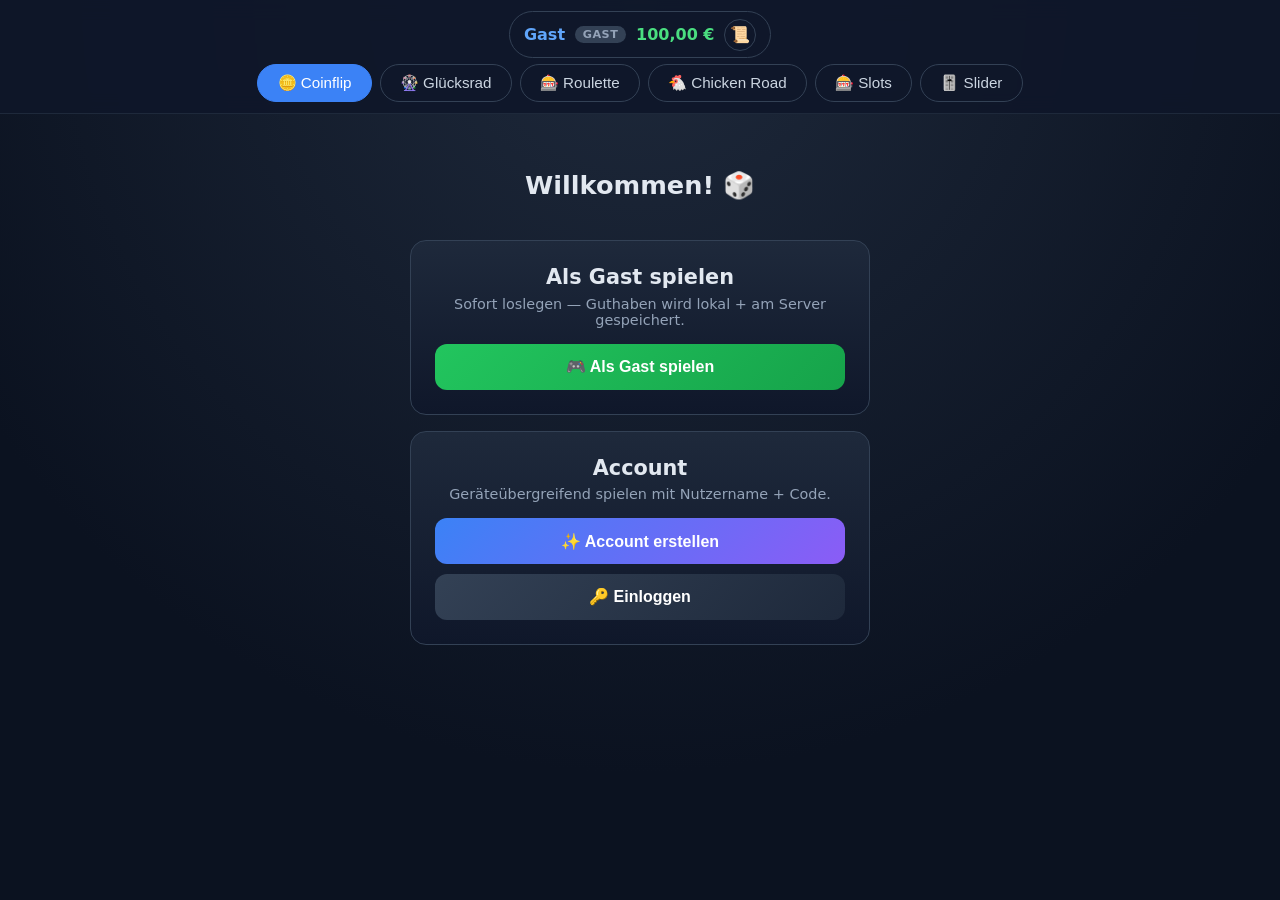
==== commit cb1f12a8: "Update index.html" ====
--- a/templates/index.html
+++ b/templates/index.html
@@ -3,7 +3,7 @@
 <head>
 <meta charset="UTF-8">
 <meta name="viewport" content="width=device-width, initial-scale=1.0">
-<title>Coinflip · Glücksrad · Roulette · Chicken Road · Slots</title>
+<title>Coinflip · Glücksrad · Roulette · Chicken · Slots · Slider</title>
 <style>
   * { box-sizing: border-box; }
   body {
@@ -754,18 +754,6 @@
     position: relative;
     overflow: hidden;
   }
-  .slot-machine::before {
-    content: '';
-    position: absolute;
-    top: 0; left: 0; right: 0;
-    height: 4px;
-    background: linear-gradient(90deg, #f59e0b, #fbbf24, #f59e0b);
-    animation: goldShine 2s linear infinite;
-  }
-  @keyframes goldShine {
-    from { background-position: 0% 0; }
-    to   { background-position: 200% 0; }
-  }
   .slot-window {
     display: flex;
     gap: 0.6rem;
@@ -817,14 +805,6 @@
   @keyframes jackpotPulse {
     from { box-shadow: inset 0 0 20px rgba(0,0,0,0.3), 0 0 10px rgba(250, 204, 21, 0.6); }
     to   { box-shadow: inset 0 0 20px rgba(0,0,0,0.3), 0 0 30px rgba(250, 204, 21, 1); }
-  }
-  .slot-payline {
-    position: absolute;
-    top: 50%; left: 0; right: 0;
-    height: 2px;
-    background: rgba(239, 68, 68, 0.4);
-    pointer-events: none;
-    z-index: 3;
   }
   .slot-result {
     text-align: center;
@@ -858,7 +838,7 @@
     transition: transform 0.1s;
     text-transform: uppercase;
   }
-  .slot-spin-btn:hover:not(:disabled) { transform: translateY(-2px); box-shadow: 0 12px 40px rgba(220, 38, 38, 0.7); }
+  .slot-spin-btn:hover:not(:disabled) { transform: translateY(-2px); }
   .slot-spin-btn:disabled { opacity: 0.5; cursor: not-allowed; }
   .slot-paytable {
     width: 100%;
@@ -886,6 +866,234 @@
   .slot-paytable-row:last-child { border-bottom: none; }
   .slot-paytable-row .symbols { font-size: 1.2rem; letter-spacing: 0.2em; }
   .slot-paytable-row .pay { color: #facc15; font-weight: 800; }
+
+  /* ===== SLIDER ===== */
+  .slider-stage {
+    display: flex;
+    flex-direction: column;
+    align-items: center;
+    gap: 1.5rem;
+  }
+  .slider-display {
+    width: 100%;
+    max-width: 500px;
+    background: linear-gradient(180deg, #1e293b, #0f172a);
+    border-radius: 14px;
+    padding: 1.5rem 1.2rem;
+    border: 1px solid #334155;
+  }
+  .slider-roll-display {
+    text-align: center;
+    font-size: 3rem;
+    font-weight: 800;
+    color: #94a3b8;
+    margin-bottom: 0.5rem;
+    font-variant-numeric: tabular-nums;
+    transition: color 0.3s;
+  }
+  .slider-roll-display.win { color: #4ade80; text-shadow: 0 0 25px rgba(74, 222, 128, 0.6); }
+  .slider-roll-display.lose { color: #f87171; text-shadow: 0 0 25px rgba(248, 113, 113, 0.6); }
+  .slider-roll-display.rolling { color: #facc15; }
+
+  .slider-bar-container {
+    position: relative;
+    margin: 1.2rem 0 2rem;
+  }
+  .slider-bar {
+    position: relative;
+    height: 40px;
+    background: #0f172a;
+    border-radius: 10px;
+    overflow: hidden;
+    border: 2px solid #334155;
+  }
+  .slider-bar-red {
+    position: absolute;
+    top: 0;
+    height: 100%;
+    background: linear-gradient(180deg, #dc2626, #991b1b);
+    transition: width 0.2s;
+  }
+  .slider-bar-green {
+    position: absolute;
+    top: 0;
+    height: 100%;
+    background: linear-gradient(180deg, #22c55e, #15803d);
+    transition: all 0.2s;
+  }
+  .slider-marker {
+    position: absolute;
+    top: -8px;
+    transform: translateX(-50%);
+    width: 24px;
+    height: 56px;
+    background: white;
+    border-radius: 6px;
+    box-shadow: 0 0 15px rgba(255,255,255,0.6);
+    z-index: 5;
+    transition: left 0.05s linear;
+    pointer-events: none;
+  }
+  .slider-marker::before {
+    content: '';
+    position: absolute;
+    top: -10px;
+    left: 50%;
+    transform: translateX(-50%);
+    border-left: 8px solid transparent;
+    border-right: 8px solid transparent;
+    border-top: 10px solid white;
+  }
+  .slider-marker.stopped {
+    animation: markerGlow 0.6s ease-out;
+  }
+  @keyframes markerGlow {
+    0%   { box-shadow: 0 0 15px rgba(255,255,255,0.6); }
+    50%  { box-shadow: 0 0 40px rgba(255,255,255,1); }
+    100% { box-shadow: 0 0 15px rgba(255,255,255,0.6); }
+  }
+  .slider-ticks {
+    display: flex;
+    justify-content: space-between;
+    font-size: 0.75rem;
+    color: #94a3b8;
+    margin-top: 0.4rem;
+    padding: 0 2px;
+  }
+  .slider-threshold {
+    position: absolute;
+    top: -6px;
+    bottom: -6px;
+    width: 4px;
+    background: #facc15;
+    transform: translateX(-50%);
+    z-index: 3;
+    border-radius: 2px;
+    box-shadow: 0 0 10px rgba(250, 204, 21, 0.8);
+  }
+  .slider-threshold-label {
+    position: absolute;
+    top: -30px;
+    transform: translateX(-50%);
+    background: #facc15;
+    color: #0b1220;
+    font-size: 0.7rem;
+    font-weight: 800;
+    padding: 2px 6px;
+    border-radius: 4px;
+    z-index: 4;
+    white-space: nowrap;
+  }
+
+  .slider-controls {
+    display: grid;
+    grid-template-columns: 1fr 1fr;
+    gap: 0.8rem;
+    margin-top: 1.2rem;
+  }
+  .slider-controls .full { grid-column: 1 / -1; }
+
+  .slider-field {
+    background: #0f172a;
+    border-radius: 10px;
+    padding: 0.6rem 0.8rem;
+    border: 2px solid #334155;
+  }
+  .slider-field label {
+    font-size: 0.7rem;
+    color: #94a3b8;
+    font-weight: 700;
+    text-transform: uppercase;
+    letter-spacing: 0.05em;
+    display: block;
+    margin-bottom: 0.3rem;
+  }
+  .slider-field .input-row {
+    display: flex;
+    align-items: center;
+    gap: 0.4rem;
+  }
+  .slider-field input {
+    flex: 1;
+    background: transparent;
+    border: none;
+    color: #e2e8f0;
+    font-size: 1.1rem;
+    font-weight: 800;
+    font-family: inherit;
+    width: 100%;
+    outline: none;
+    font-variant-numeric: tabular-nums;
+  }
+  .slider-field .suffix {
+    color: #94a3b8;
+    font-weight: 700;
+    font-size: 0.95rem;
+  }
+  .slider-field.highlight input { color: #facc15; }
+  .slider-field.green input { color: #4ade80; }
+
+  .slider-direction-row {
+    display: flex;
+    gap: 0.5rem;
+    margin-top: 0.5rem;
+  }
+  .direction-btn {
+    flex: 1;
+    background: #0f172a;
+    border: 2px solid #334155;
+    color: #e2e8f0;
+    padding: 0.6rem;
+    border-radius: 10px;
+    font-weight: 700;
+    cursor: pointer;
+    transition: all 0.15s;
+    font-size: 0.95rem;
+  }
+  .direction-btn.selected.over { background: #14532d; border-color: #22c55e; color: white; }
+  .direction-btn.selected.under { background: #7f1d1d; border-color: #ef4444; color: white; }
+  .direction-btn:hover:not(.selected) { border-color: #64748b; }
+
+  .slider-play-btn {
+    width: 100%;
+    background: linear-gradient(135deg, #22c55e, #16a34a);
+    color: white;
+    border: none;
+    padding: 1rem;
+    border-radius: 14px;
+    font-size: 1.2rem;
+    font-weight: 900;
+    cursor: pointer;
+    box-shadow: 0 8px 30px rgba(34, 197, 94, 0.4);
+    transition: transform 0.1s;
+    text-transform: uppercase;
+    letter-spacing: 0.05em;
+    margin-top: 1rem;
+  }
+  .slider-play-btn:hover:not(:disabled) { transform: translateY(-2px); }
+  .slider-play-btn:disabled { opacity: 0.5; cursor: not-allowed; }
+
+  .slider-quick-mults {
+    display: flex;
+    gap: 0.4rem;
+    flex-wrap: wrap;
+    margin-top: 0.5rem;
+  }
+  .quick-mult {
+    flex: 1;
+    min-width: 50px;
+    background: #0f172a;
+    border: 2px solid #334155;
+    color: #e2e8f0;
+    padding: 0.4rem 0.5rem;
+    border-radius: 8px;
+    font-weight: 700;
+    cursor: pointer;
+    font-size: 0.85rem;
+    transition: all 0.15s;
+  }
+  .quick-mult:hover { border-color: #64748b; }
+  .quick-mult.selected { background: #1e40af; border-color: #3b82f6; color: white; }
 </style>
 </head>
 <body>
@@ -907,6 +1115,7 @@
     <button id="nav-roulette" onclick="showPage('roulette')">🎰 Roulette</button>
     <button id="nav-crossy" onclick="showPage('crossy')">🐔 Chicken Road</button>
     <button id="nav-slots" onclick="showPage('slots')">🎰 Slots</button>
+    <button id="nav-slider" onclick="showPage('slider')">🎚️ Slider</button>
   </nav>
 </header>
 
@@ -1162,6 +1371,93 @@
     </div>
   </section>
 
+  <section id="page-slider" class="page">
+    <h1>🎚️ Slider</h1>
+    <div class="slider-stage">
+
+      <div class="bet-amount-section">
+        <div class="bet-label">Einsatz wählen</div>
+        <div class="quick-bet-row" id="sliderQuickBets">
+          <button class="quick-bet" onclick="setSliderBet(1, this)">1 €</button>
+          <button class="quick-bet" onclick="setSliderBet(2, this)">2 €</button>
+          <button class="quick-bet" onclick="setSliderBet(5, this)">5 €</button>
+          <button class="quick-bet" onclick="setSliderBet(10, this)">10 €</button>
+          <button class="quick-bet" onclick="setSliderBet(25, this)">25 €</button>
+        </div>
+        <div class="custom-bet-row">
+          <input type="number" id="sliderCustomBet" placeholder="Anderer Betrag" min="0.01" step="0.01">
+          <button onclick="applySliderCustom()">OK</button>
+        </div>
+      </div>
+
+      <div class="slider-display">
+        <div class="slider-roll-display" id="sliderRollDisplay">–</div>
+
+        <div class="slider-bar-container">
+          <div class="slider-bar" id="sliderBar">
+            <div class="slider-bar-red" id="sliderBarRed"></div>
+            <div class="slider-bar-green" id="sliderBarGreen"></div>
+            <div class="slider-threshold" id="sliderThreshold" style="left: 50%;">
+              <div class="slider-threshold-label" id="sliderThresholdLabel">50</div>
+            </div>
+            <div class="slider-marker" id="sliderMarker" style="left: 50%;"></div>
+          </div>
+          <div class="slider-ticks">
+            <span>0</span>
+            <span>25</span>
+            <span>50</span>
+            <span>75</span>
+            <span>100</span>
+          </div>
+        </div>
+
+        <div class="slider-controls">
+          <div class="slider-field">
+            <label>Ziel</label>
+            <div class="input-row">
+              <input type="number" id="sliderTarget" min="0" max="100" step="0.01" value="50">
+              <span class="suffix">%</span>
+            </div>
+          </div>
+
+          <div class="slider-field highlight">
+            <label>Multiplikator</label>
+            <div class="input-row">
+              <input type="number" id="sliderMultiplier" min="1.01" step="0.01" value="1.98">
+              <span class="suffix">×</span>
+            </div>
+          </div>
+
+          <div class="slider-field green full">
+            <label>Gewinnchance</label>
+            <div class="input-row">
+              <input type="number" id="sliderWinChance" min="0" max="100" step="0.01" value="50" disabled>
+              <span class="suffix">%</span>
+            </div>
+          </div>
+        </div>
+
+        <div class="slider-direction-row">
+          <button class="direction-btn over selected" id="dirOver" onclick="setDirection('over')">⬆️ Über</button>
+          <button class="direction-btn under" id="dirUnder" onclick="setDirection('under')">⬇️ Unter</button>
+        </div>
+
+        <div class="slider-quick-mults">
+          <button class="quick-mult" onclick="setQuickMult(1.5)">1,5×</button>
+          <button class="quick-mult" onclick="setQuickMult(2)">2×</button>
+          <button class="quick-mult" onclick="setQuickMult(3)">3×</button>
+          <button class="quick-mult" onclick="setQuickMult(5)">5×</button>
+          <button class="quick-mult" onclick="setQuickMult(10)">10×</button>
+          <button class="quick-mult" onclick="setQuickMult(100)">100×</button>
+        </div>
+      </div>
+
+      <button class="slider-play-btn" id="sliderPlayBtn" onclick="doSliderSpin()" disabled>🎚️ LOS! 🎚️</button>
+
+      <div class="result-box" id="sliderResult"></div>
+    </div>
+  </section>
+
 </main>
 
 <div class="modal-backdrop" id="accountModal">
@@ -1212,6 +1508,9 @@
 let crossyState = null;
 let slotsBet = 0;
 let slotsSpinning = false;
+let sliderBet = 0;
+let sliderSpinning = false;
+let sliderDirection = 'over';
 let autoRefreshInterval = null;
 
 let lastLocalUpdate = 0;
@@ -1262,6 +1561,7 @@
   if (typeof updateCoinButtonState === 'function') updateCoinButtonState();
   if (typeof updateRouletteButtonState === 'function') updateRouletteButtonState();
   if (typeof updateSlotsButtonState === 'function') updateSlotsButtonState();
+  if (typeof updateSliderButtonState === 'function') updateSliderButtonState();
 }
 
 function addHistory(game, text, amount, win) {
@@ -1382,7 +1682,7 @@
 function startAutoRefresh() {
   if (autoRefreshInterval) clearInterval(autoRefreshInterval);
   autoRefreshInterval = setInterval(async () => {
-    if (flipping || rouletteSpinning || spinning || slotsSpinning || (crossyState && crossyState.active)) return;
+    if (flipping || rouletteSpinning || spinning || slotsSpinning || sliderSpinning || (crossyState && crossyState.active)) return;
 
     if (account) {
       try {
@@ -1768,6 +2068,7 @@
   if (navEl) navEl.classList.add('active');
   if (name === 'wheel') renderWheel();
   if (name === 'crossy') renderCrossyTrack();
+  if (name === 'slider') updateSliderVisuals();
 }
 
 /* =================================================
@@ -1835,6 +2136,29 @@
   const p = getCurrentPlayer();
   const canPlay = slotsBet > 0 && slotsBet <= p.balance && !slotsSpinning;
   const btn = document.getElementById('slotsSpinBtn');
+  if (btn) btn.disabled = !canPlay;
+}
+
+function setSliderBet(amount, btn) {
+  if (sliderSpinning) return;
+  sliderBet = amount;
+  document.getElementById('sliderCustomBet').value = '';
+  document.querySelectorAll('#sliderQuickBets .quick-bet').forEach(b => b.classList.remove('selected'));
+  if (btn) btn.classList.add('selected');
+  updateSliderButtonState();
+}
+function applySliderCustom() {
+  if (sliderSpinning) return;
+  const v = parseFloat(document.getElementById('sliderCustomBet').value);
+  if (isNaN(v) || v <= 0) return;
+  sliderBet = v;
+  document.querySelectorAll('#sliderQuickBets .quick-bet').forEach(b => b.classList.remove('selected'));
+  updateSliderButtonState();
+}
+function updateSliderButtonState() {
+  const p = getCurrentPlayer();
+  const canPlay = sliderBet > 0 && sliderBet <= p.balance && !sliderSpinning;
+  const btn = document.getElementById('sliderPlayBtn');
   if (btn) btn.disabled = !canPlay;
 }
 
@@ -2416,9 +2740,7 @@
   const reel = document.getElementById('reel' + reelIndex);
   const inner = document.getElementById('reelInner' + reelIndex);
 
-  // Start the spinning animation
   inner.innerHTML = '';
-  // Create a long strip of random emojis
   for (let i = 0; i < 20; i++) {
     const span = document.createElement('div');
     span.textContent = SLOT_ALL_EMOJIS[Math.floor(Math.random() * SLOT_ALL_EMOJIS.length)];
@@ -2454,7 +2776,6 @@
   document.getElementById('slotsResult').innerHTML = '🎰 Dreht...';
   document.getElementById('slotsResult').classList.remove('slot-big-win');
 
-  // Reset jackpot animation
   for (let i = 0; i < 3; i++) {
     document.getElementById('reel' + i).classList.remove('jackpot');
   }
@@ -2473,17 +2794,14 @@
     return;
   }
 
-  // Walzen-Animation mit verschiedenen Stopp-Zeiten (für Spannung)
   const emojis = data.symbols.map(s => s.emoji);
   spinReelVisual(0, emojis[0], 1500);
   spinReelVisual(1, emojis[1], 2000);
   spinReelVisual(2, emojis[2], 2500);
 
-  // Guthaben sofort aktualisieren (Server hat schon gespeichert)
   if (account && typeof data.new_balance === 'number') {
     setBalanceFromServer(data.new_balance, data.last_update);
   } else if (!account) {
-    // Gast: lokales Guthaben ändern und syncen
     if (guestState) {
       guestState.balance += data.net_profit;
       lastLocalUpdateGuest = Date.now();
@@ -2493,14 +2811,12 @@
     }
   }
 
-  // Ergebnis nach der letzten Walze anzeigen
   setTimeout(() => {
     const resultEl = document.getElementById('slotsResult');
     const mult = data.multiplier;
     const profit = data.net_profit;
 
     if (data.result_type === 'jackpot') {
-      // Jackpot!
       for (let i = 0; i < 3; i++) {
         document.getElementById('reel' + i).classList.add('jackpot');
       }
@@ -2517,6 +2833,228 @@
     spinBtn.disabled = false;
     updateSlotsButtonState();
   }, 2700);
+}
+
+/* =================================================
+   SLIDER
+================================================= */
+function updateSliderVisuals() {
+  const targetInput = document.getElementById('sliderTarget');
+  const multInput = document.getElementById('sliderMultiplier');
+  const winChanceInput = document.getElementById('sliderWinChance');
+  if (!targetInput) return;
+
+  let target = parseFloat(targetInput.value);
+  if (isNaN(target)) target = 50;
+  target = Math.max(0.01, Math.min(99.99, target));
+  targetInput.value = target.toFixed(2);
+
+  let mult = parseFloat(multInput.value);
+  if (isNaN(mult)) mult = 1.98;
+  mult = Math.max(1.01, Math.min(9900, mult));
+  multInput.value = mult.toFixed(2);
+
+  // Win chance basierend auf Richtung
+  let winChance;
+  if (sliderDirection === 'over') {
+    winChance = 100 - target;
+  } else {
+    winChance = target;
+  }
+  winChanceInput.value = winChance.toFixed(2);
+
+  // Bar-Farben
+  const redBar = document.getElementById('sliderBarRed');
+  const greenBar = document.getElementById('sliderBarGreen');
+  if (sliderDirection === 'over') {
+    // Rot = unter target, Grün = über target
+    redBar.style.left = '0';
+    redBar.style.width = target + '%';
+    greenBar.style.left = target + '%';
+    greenBar.style.width = (100 - target) + '%';
+    redBar.style.display = 'block';
+    greenBar.style.display = 'block';
+  } else {
+    // Grün = unter target, Rot = über target
+    greenBar.style.left = '0';
+    greenBar.style.width = target + '%';
+    redBar.style.left = target + '%';
+    redBar.style.width = (100 - target) + '%';
+    redBar.style.display = 'block';
+    greenBar.style.display = 'block';
+  }
+
+  // Threshold-Linie
+  const threshold = document.getElementById('sliderThreshold');
+  const thresholdLabel = document.getElementById('sliderThresholdLabel');
+  threshold.style.left = target + '%';
+  thresholdLabel.textContent = target.toFixed(0);
+
+  updateSliderButtonState();
+}
+
+function setDirection(dir) {
+  sliderDirection = dir;
+  document.getElementById('dirOver').classList.toggle('selected', dir === 'over');
+  document.getElementById('dirUnder').classList.toggle('selected', dir === 'under');
+  updateSliderVisuals();
+}
+
+function setQuickMult(mult) {
+  if (sliderSpinning) return;
+  const multInput = document.getElementById('sliderMultiplier');
+  multInput.value = mult.toFixed(2);
+
+  // Ziel aus Multiplikator berechnen: winChance = 99 / mult
+  const winChance = 99 / mult;
+  let target;
+  if (sliderDirection === 'over') {
+    target = 100 - winChance;
+  } else {
+    target = winChance;
+  }
+  target = Math.max(0.01, Math.min(99.99, target));
+  document.getElementById('sliderTarget').value = target.toFixed(2);
+  updateSliderVisuals();
+}
+
+document.getElementById('sliderTarget')?.addEventListener('input', () => {
+  const target = parseFloat(document.getElementById('sliderTarget').value);
+  if (!isNaN(target) && target >= 0.01 && target <= 99.99) {
+    let winChance;
+    if (sliderDirection === 'over') winChance = 100 - target;
+    else winChance = target;
+    if (winChance > 0) {
+      const newMult = 99 / winChance;
+      document.getElementById('sliderMultiplier').value = newMult.toFixed(2);
+    }
+  }
+  updateSliderVisuals();
+});
+
+document.getElementById('sliderMultiplier')?.addEventListener('input', () => {
+  const mult = parseFloat(document.getElementById('sliderMultiplier').value);
+  if (!isNaN(mult) && mult > 1) {
+    const winChance = 99 / mult;
+    let target;
+    if (sliderDirection === 'over') target = 100 - winChance;
+    else target = winChance;
+    if (target >= 0.01 && target <= 99.99) {
+      document.getElementById('sliderTarget').value = target.toFixed(2);
+    }
+  }
+  updateSliderVisuals();
+});
+
+async function doSliderSpin() {
+  if (sliderSpinning) return;
+
+  const p = getCurrentPlayer();
+  if (sliderBet <= 0 || sliderBet > p.balance) {
+    document.getElementById('sliderResult').innerHTML = '<span class="lose">Einsatz ungültig oder zu hoch!</span>';
+    return;
+  }
+
+  const target = parseFloat(document.getElementById('sliderTarget').value);
+  if (isNaN(target)) return;
+
+  sliderSpinning = true;
+  const playBtn = document.getElementById('sliderPlayBtn');
+  playBtn.disabled = true;
+  document.getElementById('sliderResult').textContent = '';
+
+  const rollEl = document.getElementById('sliderRollDisplay');
+  rollEl.classList.remove('win', 'lose');
+  rollEl.classList.add('rolling');
+  rollEl.textContent = '?';
+
+  const res = await fetch('/api/slider', {
+    method: 'POST',
+    headers: {'Content-Type': 'application/json'},
+    body: JSON.stringify({
+      bet: sliderBet,
+      direction: sliderDirection,
+      target: target
+    })
+  });
+  const data = await res.json();
+
+  if (data.error) {
+    rollEl.classList.remove('rolling');
+    document.getElementById('sliderResult').innerHTML = '<span class="lose">⚠️ ' + data.error + '</span>';
+    sliderSpinning = false;
+    playBtn.disabled = false;
+    return;
+  }
+
+  // Marker-Animation (Roll)
+  const marker = document.getElementById('sliderMarker');
+  marker.classList.remove('stopped');
+  const finalRoll = data.roll;
+  const duration = 2200;
+  const startTime = performance.now();
+  const startPos = 50;
+
+  function animateMarker(now) {
+    const elapsed = now - startTime;
+    const progress = Math.min(elapsed / duration, 1);
+    // Easing out (schnell am Anfang, langsam am Ende)
+    const eased = 1 - Math.pow(1 - progress, 3);
+    // Zufälliges "Vorbeizucken" am Anfang
+    let currentPos;
+    if (progress < 0.85) {
+      // Springt zufällig hin und her
+      const rand = Math.sin(progress * 50) * 40 + 50 + (Math.random() - 0.5) * 30;
+      currentPos = Math.max(0, Math.min(100, rand));
+    } else {
+      // Smooth zum Endziel
+      const tailProgress = (progress - 0.85) / 0.15;
+      const tailEased = 1 - Math.pow(1 - tailProgress, 2);
+      currentPos = currentPos0 + (finalRoll - currentPos0) * tailEased;
+    }
+    marker.style.left = currentPos + '%';
+    rollEl.textContent = currentPos.toFixed(2);
+
+    if (progress < 1) {
+      requestAnimationFrame(animateMarker);
+    } else {
+      marker.style.left = finalRoll + '%';
+      marker.classList.add('stopped');
+      rollEl.textContent = finalRoll.toFixed(2);
+      rollEl.classList.remove('rolling');
+      rollEl.classList.add(data.win ? 'win' : 'lose');
+
+      // Guthaben aktualisieren
+      if (account && typeof data.new_balance === 'number') {
+        setBalanceFromServer(data.new_balance, data.last_update);
+      } else if (guestState) {
+        guestState.balance += data.net_profit;
+        lastLocalUpdateGuest = Date.now();
+        saveGuestState();
+        syncGuestToServer();
+        updateBalanceUI();
+      }
+
+      const netProfit = data.net_profit;
+      const resultEl = document.getElementById('sliderResult');
+      if (data.win) {
+        resultEl.innerHTML = `<span class="win">🎉 Gewonnen! +${formatEuro(netProfit)} (× ${data.multiplier})</span>`;
+      } else {
+        resultEl.innerHTML = `<span class="lose">😢 Verloren! −${formatEuro(sliderBet)}</span>`;
+      }
+
+      addHistory('🎚️ Slider',
+        `${sliderDirection === 'over' ? 'Über' : 'Unter'} ${target.toFixed(2)} → Roll ${finalRoll.toFixed(2)}`,
+        sliderBet, data.win);
+
+      sliderSpinning = false;
+      playBtn.disabled = false;
+      updateSliderButtonState();
+    }
+  }
+
+  const currentPos0 = startPos;
+  requestAnimationFrame(animateMarker);
 }
 
 /* =================================================
@@ -2542,6 +3080,8 @@
   await checkLogin();
   startAutoRefresh();
   updateSlotsButtonState();
+  updateSliderVisuals();
+  updateSliderButtonState();
 }
 
 init();
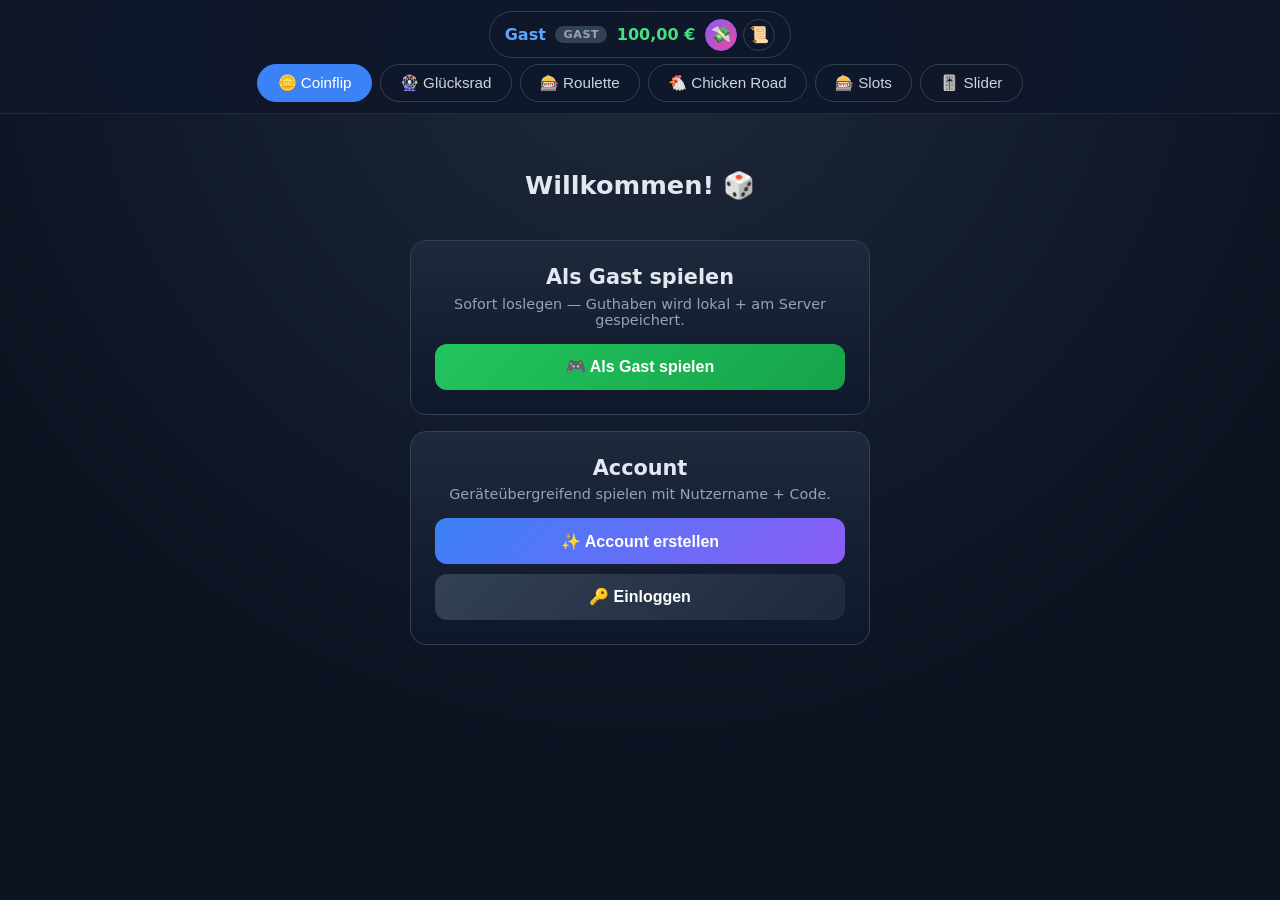
==== commit 0edd5dfc: "Update print statement from 'Hello' to 'Goodbye'" ====
--- a/templates/index.html
+++ b/templates/index.html
@@ -2,8 +2,16 @@
 <html lang="de">
 <head>
 <meta charset="UTF-8">
-<meta name="viewport" content="width=device-width, initial-scale=1.0">
-<title>Coinflip · Glücksrad · Roulette · Chicken · Slots · Slider</title>
+<meta name="viewport" content="width=device-width, initial-scale=1.0, viewport-fit=cover">
+<meta name="theme-color" content="#0b1220">
+<meta name="apple-mobile-web-app-capable" content="yes">
+<meta name="apple-mobile-web-app-status-bar-style" content="black-translucent">
+<meta name="apple-mobile-web-app-title" content="Genga Gamble">
+<meta name="mobile-web-app-capable" content="yes">
+<link rel="manifest" href="/manifest.json">
+<link rel="apple-touch-icon" href="/static/icon.svg">
+<link rel="icon" type="image/svg+xml" href="/static/icon.svg">
+<title>Genga Gamble</title>
 <style>
   * { box-sizing: border-box; }
   body {
@@ -15,6 +23,8 @@
     display: flex;
     flex-direction: column;
     align-items: center;
+    padding-top: env(safe-area-inset-top);
+    padding-bottom: env(safe-area-inset-bottom);
   }
   header {
     width: 100%;
@@ -46,11 +56,7 @@
     flex-wrap: wrap;
     justify-content: center;
   }
-  .player-name {
-    font-weight: 700;
-    color: #60a5fa;
-    cursor: pointer;
-  }
+  .player-name { font-weight: 700; color: #60a5fa; cursor: pointer; }
   .player-name:hover { text-decoration: underline; }
   .account-badge {
     font-size: 0.7rem;
@@ -62,11 +68,7 @@
   }
   .account-badge.guest { background: #334155; color: #94a3b8; }
   .account-badge.real { background: #14532d; color: #bbf7d0; }
-  .balance {
-    font-weight: 800;
-    color: #4ade80;
-    font-variant-numeric: tabular-nums;
-  }
+  .balance { font-weight: 800; color: #4ade80; font-variant-numeric: tabular-nums; }
   .balance.negative { color: #f87171; }
   .player-actions { display: flex; gap: 0.4rem; }
   .icon-btn {
@@ -84,6 +86,21 @@
     transition: all 0.15s;
   }
   .icon-btn:hover { background: #1e293b; border-color: #64748b; }
+  #pwa-install-btn {
+    background: linear-gradient(135deg, #16a34a, #22c55e) !important;
+    border-color: #4ade80 !important;
+    color: white !important;
+    animation: pulseInstall 2s ease-in-out infinite;
+  }
+  @keyframes pulseInstall {
+    0%, 100% { box-shadow: 0 0 0 0 rgba(74, 222, 128, 0.7); }
+    50% { box-shadow: 0 0 0 8px rgba(74, 222, 128, 0); }
+  }
+  #pay-btn {
+    background: linear-gradient(135deg, #8b5cf6, #ec4899) !important;
+    border-color: #a855f7 !important;
+    color: white !important;
+  }
   nav {
     max-width: 900px;
     margin: 0 auto;
@@ -104,21 +121,17 @@
     transition: all 0.15s;
   }
   nav button:hover { background: #1e293b; }
-  nav button.active {
-    background: #3b82f6;
-    border-color: #3b82f6;
-    color: white;
-  }
-  main {
-    width: 100%;
-    max-width: 720px;
-    padding: 2rem 1rem 4rem;
-  }
+  nav button.active { background: #3b82f6; border-color: #3b82f6; color: white; }
+  main { width: 100%; max-width: 720px; padding: 2rem 1rem 4rem; }
   .page { display: none; }
   .page.active { display: block; animation: fade 0.3s ease; }
   @keyframes fade {
     from { opacity: 0; transform: translateY(8px); }
     to   { opacity: 1; transform: translateY(0); }
+  }
+  @keyframes bannerSlide {
+    from { transform: translate(-50%, 100px); opacity: 0; }
+    to   { transform: translate(-50%, 0); opacity: 1; }
   }
   h1 { text-align: center; margin: 0.5rem 0 1.5rem; font-size: 1.6rem; }
   h2 { text-align: center; margin: 0.5rem 0 1rem; font-size: 1.3rem; }
@@ -142,11 +155,7 @@
   }
   .start-card h2 { margin: 0 0 0.4rem; }
   .start-card p { font-size: 0.9rem; color: #94a3b8; margin: 0 0 1rem; }
-  .start-actions {
-    display: flex;
-    flex-direction: column;
-    gap: 0.6rem;
-  }
+  .start-actions { display: flex; flex-direction: column; gap: 0.6rem; }
   .big-btn {
     background: linear-gradient(135deg, #3b82f6, #8b5cf6);
     color: white;
@@ -170,11 +179,7 @@
     margin-bottom: 0.9rem;
     text-align: left;
   }
-  .form-row label {
-    font-size: 0.85rem;
-    color: #94a3b8;
-    font-weight: 600;
-  }
+  .form-row label { font-size: 0.85rem; color: #94a3b8; font-weight: 600; }
   .form-row input {
     background: #0f172a;
     border: 2px solid #334155;
@@ -253,11 +258,7 @@
     transition: all 0.15s;
   }
   .quick-bet:hover:not(:disabled) { border-color: #64748b; }
-  .quick-bet.selected {
-    border-color: #4ade80;
-    background: #14532d;
-    color: white;
-  }
+  .quick-bet.selected { border-color: #4ade80; background: #14532d; color: white; }
   .quick-bet:disabled { opacity: 0.4; cursor: not-allowed; }
   .custom-bet-row { display: flex; gap: 0.5rem; align-items: center; }
   .custom-bet-row input {
@@ -310,21 +311,11 @@
     font-size: 2.8rem;
     font-weight: 800;
     backface-visibility: hidden;
-    box-shadow:
-      inset 0 0 0 6px rgba(255,255,255,0.25),
-      inset 0 0 30px rgba(0,0,0,0.25),
-      0 12px 30px rgba(0,0,0,0.55);
+    box-shadow: inset 0 0 0 6px rgba(255,255,255,0.25), inset 0 0 30px rgba(0,0,0,0.25), 0 12px 30px rgba(0,0,0,0.55);
     overflow: hidden;
   }
-  .coin .kopf {
-    background: radial-gradient(circle at 30% 25%, #fef3c7, #f59e0b 55%, #b45309 100%);
-    color: #78350f;
-  }
-  .coin .zahl {
-    background: radial-gradient(circle at 30% 25%, #f8fafc, #cbd5e1 55%, #64748b 100%);
-    color: #1e293b;
-    transform: rotateY(180deg);
-  }
+  .coin .kopf { background: radial-gradient(circle at 30% 25%, #fef3c7, #f59e0b 55%, #b45309 100%); color: #78350f; }
+  .coin .zahl { background: radial-gradient(circle at 30% 25%, #f8fafc, #cbd5e1 55%, #64748b 100%); color: #1e293b; transform: rotateY(180deg); }
   .coin .edge {
     position: absolute;
     inset: 0;
@@ -341,16 +332,9 @@
     background: linear-gradient(120deg, transparent 30%, rgba(255,255,255,0.7) 50%, transparent 70%);
     animation: shine 0.4s linear infinite;
   }
-  @keyframes shine {
-    from { transform: translateX(-100%); }
-    to   { transform: translateX(100%); }
-  }
+  @keyframes shine { from { transform: translateX(-100%); } to { transform: translateX(100%); } }
   .coin.settle { animation: settle 0.4s ease-out; }
-  @keyframes settle {
-    0% { transform: scale(1); }
-    40% { transform: scale(1.08); }
-    100% { transform: scale(1); }
-  }
+  @keyframes settle { 0% { transform: scale(1); } 40% { transform: scale(1.08); } 100% { transform: scale(1); } }
   .choice-row { display: flex; gap: 0.75rem; justify-content: center; flex-wrap: wrap; }
   .choice-btn {
     background: #1e293b;
@@ -364,12 +348,7 @@
     min-width: 110px;
   }
   .choice-btn:hover:not(:disabled) { border-color: #64748b; }
-  .choice-btn.selected {
-    border-color: #3b82f6;
-    background: #1d4ed8;
-    color: white;
-    box-shadow: 0 0 0 3px rgba(59,130,246,0.25);
-  }
+  .choice-btn.selected { border-color: #3b82f6; background: #1d4ed8; color: white; box-shadow: 0 0 0 3px rgba(59,130,246,0.25); }
   .choice-btn:disabled { opacity: 0.5; cursor: not-allowed; }
   .flip-btn {
     background: linear-gradient(135deg, #3b82f6, #8b5cf6);
@@ -385,17 +364,9 @@
   }
   .flip-btn:hover:not(:disabled) { transform: translateY(-2px); }
   .flip-btn:disabled { opacity: 0.5; cursor: not-allowed; }
-  .choice-display {
-    font-size: 1.05rem;
-    color: #94a3b8;
-    min-height: 1.5rem;
-  }
+  .choice-display { font-size: 1.05rem; color: #94a3b8; min-height: 1.5rem; }
   .choice-display b { color: #60a5fa; }
-  .result-box {
-    text-align: center;
-    min-height: 2rem;
-    font-size: 1.05rem;
-  }
+  .result-box { text-align: center; min-height: 2rem; font-size: 1.05rem; }
   .win { color: #4ade80; font-weight: 700; }
   .lose { color: #f87171; font-weight: 700; }
 
@@ -475,10 +446,7 @@
     min-width: 1.6em;
   }
   .roulette-number.rolling { animation: pulse 0.15s linear infinite alternate; }
-  @keyframes pulse {
-    from { transform: scale(1); }
-    to   { transform: scale(1.08); }
-  }
+  @keyframes pulse { from { transform: scale(1); } to { transform: scale(1.08); } }
   .roulette-number.red { color: #ef4444; text-shadow: 0 0 20px rgba(239,68,68,0.5); }
   .roulette-number.black { color: #e2e8f0; text-shadow: 0 0 20px rgba(255,255,255,0.3); }
   .roulette-number.green { color: #22c55e; text-shadow: 0 0 20px rgba(34,197,94,0.6); }
@@ -529,11 +497,7 @@
     transition: all 0.15s;
   }
   .bet-btn:hover:not(:disabled) { border-color: #64748b; }
-  .bet-btn.selected {
-    border-color: #3b82f6;
-    background: #1d4ed8;
-    color: white;
-  }
+  .bet-btn.selected { border-color: #3b82f6; background: #1d4ed8; color: white; }
   .bet-btn:disabled { opacity: 0.4; cursor: not-allowed; }
   .bet-btn.red-btn.selected { background: #dc2626; border-color: #dc2626; }
   .bet-btn.black-btn.selected { background: #0f172a; border-color: #e2e8f0; color: white; }
@@ -573,11 +537,7 @@
     overflow-y: auto;
   }
   .modal h3 { margin: 0 0 1rem; }
-  .modal .form-row label {
-    font-size: 0.85rem;
-    color: #94a3b8;
-    font-weight: 600;
-  }
+  .modal .form-row label { font-size: 0.85rem; color: #94a3b8; font-weight: 600; }
   .modal-actions {
     display: flex;
     gap: 0.5rem;
@@ -596,6 +556,8 @@
   .btn-primary:hover { background: #2563eb; }
   .btn-secondary { background: #334155; color: #e2e8f0; }
   .btn-secondary:hover { background: #475569; }
+  .btn-pay { background: linear-gradient(135deg, #8b5cf6, #ec4899); color: white; }
+  .btn-pay:hover { transform: translateY(-1px); }
 
   .history-list {
     display: flex;
@@ -736,13 +698,7 @@
   .go-btn:hover:not(:disabled) { transform: translateY(-2px); }
   .go-btn:disabled { opacity: 0.4; cursor: not-allowed; }
 
-  /* ===== SLOTS ===== */
-  .slots-stage {
-    display: flex;
-    flex-direction: column;
-    align-items: center;
-    gap: 1.5rem;
-  }
+  .slots-stage { display: flex; flex-direction: column; align-items: center; gap: 1.5rem; }
   .slot-machine {
     width: 100%;
     max-width: 500px;
@@ -784,27 +740,18 @@
     line-height: 1;
     will-change: transform;
   }
-  .slot-reel.spinning .slot-reel-inner {
-    animation: reelSpin 0.15s linear infinite;
-  }
-  @keyframes reelSpin {
-    from { transform: translateY(-50%); }
-    to   { transform: translateY(0); }
-  }
-  .slot-reel.stopped {
-    animation: reelStop 0.35s cubic-bezier(0.4, 0, 0.2, 1);
-  }
+  .slot-reel.spinning .slot-reel-inner { animation: reelSpin 0.15s linear infinite; }
+  @keyframes reelSpin { from { transform: translateY(-50%); } to { transform: translateY(0); } }
+  .slot-reel.stopped { animation: reelStop 0.35s cubic-bezier(0.4, 0, 0.2, 1); }
   @keyframes reelStop {
-    0%   { transform: translateY(-15px) scale(0.9); }
-    50%  { transform: translateY(5px) scale(1.05); }
+    0% { transform: translateY(-15px) scale(0.9); }
+    50% { transform: translateY(5px) scale(1.05); }
     100% { transform: translateY(0) scale(1); }
   }
-  .slot-reel.jackpot {
-    animation: jackpotPulse 0.6s ease-in-out infinite alternate;
-  }
+  .slot-reel.jackpot { animation: jackpotPulse 0.6s ease-in-out infinite alternate; }
   @keyframes jackpotPulse {
     from { box-shadow: inset 0 0 20px rgba(0,0,0,0.3), 0 0 10px rgba(250, 204, 21, 0.6); }
-    to   { box-shadow: inset 0 0 20px rgba(0,0,0,0.3), 0 0 30px rgba(250, 204, 21, 1); }
+    to { box-shadow: inset 0 0 20px rgba(0,0,0,0.3), 0 0 30px rgba(250, 204, 21, 1); }
   }
   .slot-result {
     text-align: center;
@@ -818,10 +765,7 @@
     animation: bigWin 0.5s ease-in-out infinite alternate;
     text-shadow: 0 0 20px currentColor;
   }
-  @keyframes bigWin {
-    from { transform: scale(1); }
-    to   { transform: scale(1.1); }
-  }
+  @keyframes bigWin { from { transform: scale(1); } to { transform: scale(1.1); } }
   .slot-spin-btn {
     width: 100%;
     max-width: 500px;
@@ -867,13 +811,7 @@
   .slot-paytable-row .symbols { font-size: 1.2rem; letter-spacing: 0.2em; }
   .slot-paytable-row .pay { color: #facc15; font-weight: 800; }
 
-  /* ===== SLIDER ===== */
-  .slider-stage {
-    display: flex;
-    flex-direction: column;
-    align-items: center;
-    gap: 1.5rem;
-  }
+  .slider-stage { display: flex; flex-direction: column; align-items: center; gap: 1.5rem; }
   .slider-display {
     width: 100%;
     max-width: 500px;
@@ -894,39 +832,47 @@
   .slider-roll-display.win { color: #4ade80; text-shadow: 0 0 25px rgba(74, 222, 128, 0.6); }
   .slider-roll-display.lose { color: #f87171; text-shadow: 0 0 25px rgba(248, 113, 113, 0.6); }
   .slider-roll-display.rolling { color: #facc15; }
-
   .slider-bar-container {
     position: relative;
     margin: 1.2rem 0 2rem;
+    user-select: none;
+    -webkit-user-select: none;
+    touch-action: none;
   }
   .slider-bar {
     position: relative;
-    height: 40px;
+    height: 48px;
     background: #0f172a;
     border-radius: 10px;
+    overflow: visible;
+    border: 2px solid #334155;
+  }
+  .slider-bar-inner {
+    position: absolute;
+    inset: 0;
+    border-radius: 8px;
     overflow: hidden;
-    border: 2px solid #334155;
   }
   .slider-bar-red {
     position: absolute;
     top: 0;
     height: 100%;
     background: linear-gradient(180deg, #dc2626, #991b1b);
-    transition: width 0.2s;
+    transition: all 0.1s linear;
   }
   .slider-bar-green {
     position: absolute;
     top: 0;
     height: 100%;
     background: linear-gradient(180deg, #22c55e, #15803d);
-    transition: all 0.2s;
+    transition: all 0.1s linear;
   }
   .slider-marker {
     position: absolute;
-    top: -8px;
+    top: -10px;
     transform: translateX(-50%);
-    width: 24px;
-    height: 56px;
+    width: 28px;
+    height: 68px;
     background: white;
     border-radius: 6px;
     box-shadow: 0 0 15px rgba(255,255,255,0.6);
@@ -937,19 +883,17 @@
   .slider-marker::before {
     content: '';
     position: absolute;
-    top: -10px;
+    top: -12px;
     left: 50%;
     transform: translateX(-50%);
-    border-left: 8px solid transparent;
-    border-right: 8px solid transparent;
-    border-top: 10px solid white;
-  }
-  .slider-marker.stopped {
-    animation: markerGlow 0.6s ease-out;
-  }
+    border-left: 10px solid transparent;
+    border-right: 10px solid transparent;
+    border-top: 12px solid white;
+  }
+  .slider-marker.stopped { animation: markerGlow 0.6s ease-out; }
   @keyframes markerGlow {
-    0%   { box-shadow: 0 0 15px rgba(255,255,255,0.6); }
-    50%  { box-shadow: 0 0 40px rgba(255,255,255,1); }
+    0% { box-shadow: 0 0 15px rgba(255,255,255,0.6); }
+    50% { box-shadow: 0 0 40px rgba(255,255,255,1); }
     100% { box-shadow: 0 0 15px rgba(255,255,255,0.6); }
   }
   .slider-ticks {
@@ -957,34 +901,72 @@
     justify-content: space-between;
     font-size: 0.75rem;
     color: #94a3b8;
-    margin-top: 0.4rem;
+    margin-top: 0.6rem;
     padding: 0 2px;
   }
   .slider-threshold {
     position: absolute;
-    top: -6px;
-    bottom: -6px;
+    top: -8px;
+    bottom: -8px;
+    width: 24px;
+    transform: translateX(-50%);
+    z-index: 10;
+    cursor: grab;
+    display: flex;
+    align-items: center;
+    justify-content: center;
+  }
+  .slider-threshold:active { cursor: grabbing; }
+  .slider-threshold-line {
     width: 4px;
+    height: 100%;
     background: #facc15;
-    transform: translateX(-50%);
-    z-index: 3;
     border-radius: 2px;
-    box-shadow: 0 0 10px rgba(250, 204, 21, 0.8);
+    box-shadow: 0 0 10px rgba(250, 204, 21, 0.9);
+    pointer-events: none;
+  }
+  .slider-threshold-grip {
+    position: absolute;
+    top: 50%;
+    left: 50%;
+    transform: translate(-50%, -50%);
+    width: 18px;
+    height: 18px;
+    background: #facc15;
+    border: 2px solid #0b1220;
+    border-radius: 50%;
+    pointer-events: none;
+    box-shadow: 0 0 12px rgba(250, 204, 21, 1);
+    display: flex;
+    align-items: center;
+    justify-content: center;
+    font-size: 10px;
+    font-weight: 900;
+    color: #0b1220;
   }
   .slider-threshold-label {
     position: absolute;
-    top: -30px;
+    top: -32px;
+    left: 50%;
     transform: translateX(-50%);
     background: #facc15;
     color: #0b1220;
-    font-size: 0.7rem;
+    font-size: 0.75rem;
     font-weight: 800;
-    padding: 2px 6px;
-    border-radius: 4px;
+    padding: 3px 8px;
+    border-radius: 6px;
     z-index: 4;
     white-space: nowrap;
-  }
-
+    pointer-events: none;
+    box-shadow: 0 2px 8px rgba(250, 204, 21, 0.5);
+  }
+  .slider-threshold.dragging .slider-threshold-line {
+    box-shadow: 0 0 25px rgba(250, 204, 21, 1);
+    width: 6px;
+  }
+  .slider-threshold.dragging .slider-threshold-grip {
+    transform: translate(-50%, -50%) scale(1.2);
+  }
   .slider-controls {
     display: grid;
     grid-template-columns: 1fr 1fr;
@@ -992,7 +974,6 @@
     margin-top: 1.2rem;
   }
   .slider-controls .full { grid-column: 1 / -1; }
-
   .slider-field {
     background: #0f172a;
     border-radius: 10px;
@@ -1008,11 +989,7 @@
     display: block;
     margin-bottom: 0.3rem;
   }
-  .slider-field .input-row {
-    display: flex;
-    align-items: center;
-    gap: 0.4rem;
-  }
+  .slider-field .input-row { display: flex; align-items: center; gap: 0.4rem; }
   .slider-field input {
     flex: 1;
     background: transparent;
@@ -1025,19 +1002,10 @@
     outline: none;
     font-variant-numeric: tabular-nums;
   }
-  .slider-field .suffix {
-    color: #94a3b8;
-    font-weight: 700;
-    font-size: 0.95rem;
-  }
+  .slider-field .suffix { color: #94a3b8; font-weight: 700; font-size: 0.95rem; }
   .slider-field.highlight input { color: #facc15; }
   .slider-field.green input { color: #4ade80; }
-
-  .slider-direction-row {
-    display: flex;
-    gap: 0.5rem;
-    margin-top: 0.5rem;
-  }
+  .slider-direction-row { display: flex; gap: 0.5rem; margin-top: 0.5rem; }
   .direction-btn {
     flex: 1;
     background: #0f172a;
@@ -1053,7 +1021,6 @@
   .direction-btn.selected.over { background: #14532d; border-color: #22c55e; color: white; }
   .direction-btn.selected.under { background: #7f1d1d; border-color: #ef4444; color: white; }
   .direction-btn:hover:not(.selected) { border-color: #64748b; }
-
   .slider-play-btn {
     width: 100%;
     background: linear-gradient(135deg, #22c55e, #16a34a);
@@ -1072,13 +1039,7 @@
   }
   .slider-play-btn:hover:not(:disabled) { transform: translateY(-2px); }
   .slider-play-btn:disabled { opacity: 0.5; cursor: not-allowed; }
-
-  .slider-quick-mults {
-    display: flex;
-    gap: 0.4rem;
-    flex-wrap: wrap;
-    margin-top: 0.5rem;
-  }
+  .slider-quick-mults { display: flex; gap: 0.4rem; flex-wrap: wrap; margin-top: 0.5rem; }
   .quick-mult {
     flex: 1;
     min-width: 50px;
@@ -1094,6 +1055,129 @@
   }
   .quick-mult:hover { border-color: #64748b; }
   .quick-mult.selected { background: #1e40af; border-color: #3b82f6; color: white; }
+
+  /* ===== PAY SYSTEM ===== */
+  .pay-recipient-display {
+    display: flex;
+    align-items: center;
+    gap: 0.6rem;
+    background: #0f172a;
+    border: 2px solid #334155;
+    border-radius: 10px;
+    padding: 0.6rem 0.9rem;
+    margin-bottom: 0.6rem;
+    min-height: 44px;
+  }
+  .pay-recipient-display .avatar {
+    width: 32px;
+    height: 32px;
+    border-radius: 50%;
+    background: linear-gradient(135deg, #8b5cf6, #ec4899);
+    display: flex;
+    align-items: center;
+    justify-content: center;
+    font-weight: 800;
+    color: white;
+    font-size: 0.9rem;
+    flex-shrink: 0;
+  }
+  .pay-recipient-display .name {
+    font-weight: 700;
+    color: #e2e8f0;
+    font-size: 1rem;
+  }
+  .pay-recipient-display .type {
+    font-size: 0.7rem;
+    color: #94a3b8;
+    text-transform: uppercase;
+  }
+  .pay-recipient-display.empty {
+    color: #94a3b8;
+    font-style: italic;
+  }
+  .user-list {
+    max-height: 180px;
+    overflow-y: auto;
+    background: #0f172a;
+    border: 2px solid #334155;
+    border-radius: 10px;
+    margin-bottom: 0.6rem;
+  }
+  .user-item {
+    display: flex;
+    align-items: center;
+    gap: 0.6rem;
+    padding: 0.55rem 0.8rem;
+    cursor: pointer;
+    border-bottom: 1px solid #1e293b;
+    transition: background 0.15s;
+  }
+  .user-item:last-child { border-bottom: none; }
+  .user-item:hover { background: #1e293b; }
+  .user-item .avatar {
+    width: 30px;
+    height: 30px;
+    border-radius: 50%;
+    display: flex;
+    align-items: center;
+    justify-content: center;
+    font-weight: 800;
+    color: white;
+    font-size: 0.85rem;
+    flex-shrink: 0;
+  }
+  .user-item .avatar.account { background: linear-gradient(135deg, #22c55e, #16a34a); }
+  .user-item .avatar.guest { background: linear-gradient(135deg, #64748b, #475569); }
+  .user-item .info { display: flex; flex-direction: column; }
+  .user-item .name { font-weight: 700; color: #e2e8f0; }
+  .user-item .type { font-size: 0.7rem; color: #94a3b8; text-transform: uppercase; }
+
+  .quick-amount-row {
+    display: flex;
+    gap: 0.4rem;
+    flex-wrap: wrap;
+    margin-top: 0.5rem;
+  }
+  .quick-amount {
+    flex: 1;
+    min-width: 50px;
+    background: #0f172a;
+    border: 2px solid #334155;
+    color: #e2e8f0;
+    padding: 0.5rem 0.4rem;
+    border-radius: 8px;
+    font-weight: 700;
+    cursor: pointer;
+    font-size: 0.85rem;
+    transition: all 0.15s;
+  }
+  .quick-amount:hover { border-color: #8b5cf6; }
+  .quick-amount.selected { background: #6d28d9; border-color: #8b5cf6; color: white; }
+
+  .pay-success {
+    text-align: center;
+    padding: 1.2rem 0.5rem;
+  }
+  .pay-success .emoji {
+    font-size: 3.5rem;
+    margin-bottom: 0.5rem;
+    animation: payBounce 0.6s ease;
+  }
+  @keyframes payBounce {
+    0% { transform: scale(0); }
+    50% { transform: scale(1.2); }
+    100% { transform: scale(1); }
+  }
+  .pay-success .text {
+    font-size: 1.1rem;
+    font-weight: 700;
+    color: #4ade80;
+    margin-bottom: 0.4rem;
+  }
+  .pay-success .sub {
+    color: #94a3b8;
+    font-size: 0.9rem;
+  }
 </style>
 </head>
 <body>
@@ -1105,6 +1189,8 @@
       <span class="account-badge guest" id="accountBadge">Gast</span>
       <span class="balance" id="balanceDisplay">100,00 €</span>
       <div class="player-actions">
+        <button class="icon-btn" id="pwa-install-btn" title="App installieren" onclick="installPWA()" style="display:none;">📥</button>
+        <button class="icon-btn" id="pay-btn" title="Geld senden" onclick="openPayModal()">💸</button>
         <button class="icon-btn" title="Verlauf" onclick="openHistoryModal()">📜</button>
       </div>
     </div>
@@ -1159,9 +1245,7 @@
           <button onclick="applyCoinCustom()">OK</button>
         </div>
       </div>
-      <div class="choice-display" id="choiceDisplay">
-        Wähle <b>Kopf</b> oder <b>Zahl</b>
-      </div>
+      <div class="choice-display" id="choiceDisplay">Wähle <b>Kopf</b> oder <b>Zahl</b></div>
       <div class="coin-wrapper">
         <div class="coin" id="coin">
           <div class="edge"></div>
@@ -1319,54 +1403,24 @@
           <button onclick="applySlotsCustom()">OK</button>
         </div>
       </div>
-
       <div class="slot-machine">
         <div class="slot-window">
-          <div class="slot-reel" id="reel0">
-            <div class="slot-reel-inner" id="reelInner0">🍒</div>
-          </div>
-          <div class="slot-reel" id="reel1">
-            <div class="slot-reel-inner" id="reelInner1">🍒</div>
-          </div>
-          <div class="slot-reel" id="reel2">
-            <div class="slot-reel-inner" id="reelInner2">🍒</div>
-          </div>
+          <div class="slot-reel" id="reel0"><div class="slot-reel-inner" id="reelInner0">🍒</div></div>
+          <div class="slot-reel" id="reel1"><div class="slot-reel-inner" id="reelInner1">🍒</div></div>
+          <div class="slot-reel" id="reel2"><div class="slot-reel-inner" id="reelInner2">🍒</div></div>
         </div>
         <div class="slot-result" id="slotsResult">Bereit zum Drehen!</div>
       </div>
-
       <button class="slot-spin-btn" id="slotsSpinBtn" onclick="doSlotsSpin()" disabled>🎰 DREHEN 🎰</button>
-
       <div class="slot-paytable">
         <h3>Gewinne</h3>
-        <div class="slot-paytable-row">
-          <span class="symbols">💎💎💎</span>
-          <span class="pay">× 100</span>
-        </div>
-        <div class="slot-paytable-row">
-          <span class="symbols">7️⃣7️⃣7️⃣</span>
-          <span class="pay">× 50</span>
-        </div>
-        <div class="slot-paytable-row">
-          <span class="symbols">⭐⭐⭐</span>
-          <span class="pay">× 20</span>
-        </div>
-        <div class="slot-paytable-row">
-          <span class="symbols">🍇🍇🍇</span>
-          <span class="pay">× 12</span>
-        </div>
-        <div class="slot-paytable-row">
-          <span class="symbols">🍋🍋🍋</span>
-          <span class="pay">× 8</span>
-        </div>
-        <div class="slot-paytable-row">
-          <span class="symbols">🍒🍒🍒</span>
-          <span class="pay">× 5</span>
-        </div>
-        <div class="slot-paytable-row">
-          <span class="symbols">Beliebige 2 gleiche</span>
-          <span class="pay">× 1,5</span>
-        </div>
+        <div class="slot-paytable-row"><span class="symbols">💎💎💎</span><span class="pay">× 100</span></div>
+        <div class="slot-paytable-row"><span class="symbols">7️⃣7️⃣7️⃣</span><span class="pay">× 50</span></div>
+        <div class="slot-paytable-row"><span class="symbols">⭐⭐⭐</span><span class="pay">× 20</span></div>
+        <div class="slot-paytable-row"><span class="symbols">🍇🍇🍇</span><span class="pay">× 12</span></div>
+        <div class="slot-paytable-row"><span class="symbols">🍋🍋🍋</span><span class="pay">× 8</span></div>
+        <div class="slot-paytable-row"><span class="symbols">🍒🍒🍒</span><span class="pay">× 5</span></div>
+        <div class="slot-paytable-row"><span class="symbols">Beliebige 2 gleiche</span><span class="pay">× 1,5</span></div>
       </div>
     </div>
   </section>
@@ -1374,7 +1428,6 @@
   <section id="page-slider" class="page">
     <h1>🎚️ Slider</h1>
     <div class="slider-stage">
-
       <div class="bet-amount-section">
         <div class="bet-label">Einsatz wählen</div>
         <div class="quick-bet-row" id="sliderQuickBets">
@@ -1389,37 +1442,33 @@
           <button onclick="applySliderCustom()">OK</button>
         </div>
       </div>
-
       <div class="slider-display">
         <div class="slider-roll-display" id="sliderRollDisplay">–</div>
-
-        <div class="slider-bar-container">
+        <div class="slider-bar-container" id="sliderBarContainer">
           <div class="slider-bar" id="sliderBar">
-            <div class="slider-bar-red" id="sliderBarRed"></div>
-            <div class="slider-bar-green" id="sliderBarGreen"></div>
+            <div class="slider-bar-inner">
+              <div class="slider-bar-red" id="sliderBarRed"></div>
+              <div class="slider-bar-green" id="sliderBarGreen"></div>
+            </div>
             <div class="slider-threshold" id="sliderThreshold" style="left: 50%;">
+              <div class="slider-threshold-line"></div>
+              <div class="slider-threshold-grip">⇔</div>
               <div class="slider-threshold-label" id="sliderThresholdLabel">50</div>
             </div>
             <div class="slider-marker" id="sliderMarker" style="left: 50%;"></div>
           </div>
           <div class="slider-ticks">
-            <span>0</span>
-            <span>25</span>
-            <span>50</span>
-            <span>75</span>
-            <span>100</span>
+            <span>0</span><span>25</span><span>50</span><span>75</span><span>100</span>
           </div>
         </div>
-
         <div class="slider-controls">
           <div class="slider-field">
             <label>Ziel</label>
             <div class="input-row">
-              <input type="number" id="sliderTarget" min="0" max="100" step="0.01" value="50">
+              <input type="number" id="sliderTarget" min="0.01" max="99.99" step="0.01" value="50">
               <span class="suffix">%</span>
             </div>
           </div>
-
           <div class="slider-field highlight">
             <label>Multiplikator</label>
             <div class="input-row">
@@ -1427,7 +1476,6 @@
               <span class="suffix">×</span>
             </div>
           </div>
-
           <div class="slider-field green full">
             <label>Gewinnchance</label>
             <div class="input-row">
@@ -1436,12 +1484,10 @@
             </div>
           </div>
         </div>
-
         <div class="slider-direction-row">
           <button class="direction-btn over selected" id="dirOver" onclick="setDirection('over')">⬆️ Über</button>
           <button class="direction-btn under" id="dirUnder" onclick="setDirection('under')">⬇️ Unter</button>
         </div>
-
         <div class="slider-quick-mults">
           <button class="quick-mult" onclick="setQuickMult(1.5)">1,5×</button>
           <button class="quick-mult" onclick="setQuickMult(2)">2×</button>
@@ -1451,9 +1497,7 @@
           <button class="quick-mult" onclick="setQuickMult(100)">100×</button>
         </div>
       </div>
-
       <button class="slider-play-btn" id="sliderPlayBtn" onclick="doSliderSpin()" disabled>🎚️ LOS! 🎚️</button>
-
       <div class="result-box" id="sliderResult"></div>
     </div>
   </section>
@@ -1461,17 +1505,11 @@
 </main>
 
 <div class="modal-backdrop" id="accountModal">
-  <div class="modal">
-    <div id="accountModalContent"></div>
-  </div>
+  <div class="modal"><div id="accountModalContent"></div></div>
 </div>
-
 <div class="modal-backdrop" id="authModal">
-  <div class="modal">
-    <div id="authModalContent"></div>
-  </div>
+  <div class="modal"><div id="authModalContent"></div></div>
 </div>
-
 <div class="modal-backdrop" id="historyModal">
   <div class="modal">
     <h3>📜 Verlauf</h3>
@@ -1480,6 +1518,11 @@
       <button class="btn-secondary" onclick="clearHistory()">Löschen</button>
       <button class="btn-primary" onclick="closeModal('historyModal')">Schließen</button>
     </div>
+  </div>
+</div>
+<div class="modal-backdrop" id="payModal">
+  <div class="modal">
+    <div id="payModalContent"></div>
   </div>
 </div>
 
@@ -1512,9 +1555,10 @@
 let sliderSpinning = false;
 let sliderDirection = 'over';
 let autoRefreshInterval = null;
-
 let lastLocalUpdate = 0;
 let lastLocalUpdateGuest = 0;
+let payRecipient = null;
+let payDebounce = null;
 
 const SLOT_ALL_EMOJIS = ['🍒', '🍋', '🍇', '⭐', '7️⃣', '💎'];
 
@@ -1523,40 +1567,33 @@
 ================================================= */
 function isoToMs(iso) {
   if (!iso) return 0;
-  try {
-    return new Date(iso + (iso.endsWith('Z') ? '' : 'Z')).getTime();
-  } catch (e) {
-    return 0;
-  }
-}
-
+  try { return new Date(iso + (iso.endsWith('Z') ? '' : 'Z')).getTime(); } catch (e) { return 0; }
+}
 function formatEuro(n) {
   return n.toLocaleString('de-DE', { minimumFractionDigits: 2, maximumFractionDigits: 2 }) + ' €';
 }
+function escapeHtml(s) {
+  return String(s).replace(/[&<>"']/g, c => ({'&':'&amp;','<':'&lt;','>':'&gt;','"':'&quot;',"'":'&#39;'}[c]));
+}
+function getCurrentPlayer() {
+  if (account) return { name: account.username, balance: account.balance, history: account.history };
+  return guestState || { name: 'Gast', balance: 0, history: [] };
+}
+function getMyGuestId() {
+  return guestId || localStorage.getItem(GUEST_ID_KEY) || null;
+}
 
 /* =================================================
-   PLAYER / BALANCE
+   UI UPDATE
 ================================================= */
-function getCurrentPlayer() {
-  if (account) {
-    return { name: account.username, balance: account.balance, history: account.history };
-  }
-  return guestState || { name: 'Gast', balance: 0, history: [] };
-}
-
 function updateBalanceUI() {
   const p = getCurrentPlayer();
   document.getElementById('currentPlayerName').textContent = p.name;
   document.getElementById('balanceDisplay').textContent = formatEuro(p.balance);
   document.getElementById('balanceDisplay').classList.toggle('negative', p.balance < 0);
   const badge = document.getElementById('accountBadge');
-  if (account) {
-    badge.textContent = 'Account';
-    badge.className = 'account-badge real';
-  } else {
-    badge.textContent = 'Gast';
-    badge.className = 'account-badge guest';
-  }
+  if (account) { badge.textContent = 'Account'; badge.className = 'account-badge real'; }
+  else { badge.textContent = 'Gast'; badge.className = 'account-badge guest'; }
   if (typeof updateCrossyButtons === 'function') updateCrossyButtons();
   if (typeof updateCoinButtonState === 'function') updateCoinButtonState();
   if (typeof updateRouletteButtonState === 'function') updateRouletteButtonState();
@@ -1565,10 +1602,7 @@
 }
 
 function addHistory(game, text, amount, win) {
-  const entry = {
-    time: new Date().toLocaleTimeString('de-DE', { hour: '2-digit', minute: '2-digit' }),
-    game, text, amount, win
-  };
+  const entry = { time: new Date().toLocaleTimeString('de-DE', { hour: '2-digit', minute: '2-digit' }), game, text, amount, win };
   if (account) {
     account.history.unshift(entry);
     if (account.history.length > 50) account.history.length = 50;
@@ -1584,11 +1618,7 @@
    GUEST
 ================================================= */
 function loadGuestState() {
-  try {
-    const raw = localStorage.getItem(GUEST_KEY);
-    if (raw) guestState = JSON.parse(raw);
-  } catch (e) {}
-
+  try { const raw = localStorage.getItem(GUEST_KEY); if (raw) guestState = JSON.parse(raw); } catch (e) {}
   if (!guestState || typeof guestState.balance !== 'number') {
     try {
       const oldRaw = localStorage.getItem(OLD_KEY);
@@ -1600,48 +1630,34 @@
             guestState = {
               name: oldPlayer.name || 'Gast',
               balance: typeof oldPlayer.balance === 'number' ? oldPlayer.balance : 100,
-              history: Array.isArray(oldPlayer.history) ? oldPlayer.history : []
+              history: Array.isArray(oldPlayer.history) ? oldPlayer.history : [],
+              username: null
             };
             saveGuestState();
-            console.log('✅ Altes Guthaben migriert:', guestState.balance, '€');
           }
         }
       }
     } catch (e) {}
   }
-
-  if (!guestState) {
-    guestState = { name: 'Gast', balance: 100, history: [] };
-    saveGuestState();
-  }
-
+  if (!guestState) { guestState = { name: 'Gast', balance: 100, history: [], username: null }; saveGuestState(); }
   guestId = localStorage.getItem(GUEST_ID_KEY) || null;
 }
-
-function saveGuestState() {
-  localStorage.setItem(GUEST_KEY, JSON.stringify(guestState));
-}
+function saveGuestState() { localStorage.setItem(GUEST_KEY, JSON.stringify(guestState)); }
 
 async function ensureGuestOnServer() {
   if (guestId) {
     try {
-      const res = await fetch('/api/guest/me', {
-        method: 'POST',
-        headers: {'Content-Type': 'application/json'},
-        body: JSON.stringify({guest_id: guestId})
-      });
+      const res = await fetch('/api/guest/me', { method: 'POST', headers: {'Content-Type': 'application/json'}, body: JSON.stringify({guest_id: guestId}) });
       const data = await res.json();
       if (data.exists) {
         guestState.balance = data.guest.balance;
         guestState.history = data.guest.history || [];
+        guestState.username = data.guest.username || null;
         lastLocalUpdateGuest = isoToMs(data.guest.last_update || '');
         saveGuestState();
-        console.log('✅ Server-Guthaben übernommen:', guestState.balance, '€');
         return;
       }
-    } catch (e) {
-      console.warn('Konnte Server-Stand nicht abrufen:', e);
-    }
+    } catch (e) {}
   }
   try {
     const res = await fetch('/api/guest/create', { method: 'POST' });
@@ -1652,27 +1668,15 @@
       lastLocalUpdateGuest = isoToMs(data.last_update || '');
       await syncGuestToServer();
     }
-  } catch (e) {
-    console.warn('Gast konnte nicht am Server erstellt werden:', e);
-  }
+  } catch (e) {}
 }
 
 async function syncGuestToServer() {
   if (!guestId || !guestState) return;
   try {
-    const res = await fetch('/api/guest/sync', {
-      method: 'POST',
-      headers: {'Content-Type': 'application/json'},
-      body: JSON.stringify({
-        guest_id: guestId,
-        balance: guestState.balance,
-        history: guestState.history || []
-      })
-    });
+    const res = await fetch('/api/guest/sync', { method: 'POST', headers: {'Content-Type': 'application/json'}, body: JSON.stringify({ guest_id: guestId, balance: guestState.balance, history: guestState.history || [] }) });
     const data = await res.json();
-    if (data.ok && data.last_update) {
-      lastLocalUpdateGuest = isoToMs(data.last_update);
-    }
+    if (data.ok && data.last_update) lastLocalUpdateGuest = isoToMs(data.last_update);
   } catch (e) {}
 }
 
@@ -1683,7 +1687,6 @@
   if (autoRefreshInterval) clearInterval(autoRefreshInterval);
   autoRefreshInterval = setInterval(async () => {
     if (flipping || rouletteSpinning || spinning || slotsSpinning || sliderSpinning || (crossyState && crossyState.active)) return;
-
     if (account) {
       try {
         const res = await fetch('/api/me');
@@ -1696,7 +1699,6 @@
               account.history = data.account.history || account.history;
               lastLocalUpdate = serverMs;
               updateBalanceUI();
-              console.log('🔄 Account vom Server aktualisiert:', account.balance, '€');
             } else {
               lastLocalUpdate = Math.max(lastLocalUpdate, serverMs);
             }
@@ -1705,11 +1707,7 @@
       } catch (e) {}
     } else if (guestId) {
       try {
-        const res = await fetch('/api/guest/me', {
-          method: 'POST',
-          headers: {'Content-Type': 'application/json'},
-          body: JSON.stringify({guest_id: guestId})
-        });
+        const res = await fetch('/api/guest/me', { method: 'POST', headers: {'Content-Type': 'application/json'}, body: JSON.stringify({guest_id: guestId}) });
         const data = await res.json();
         if (data.exists && data.guest) {
           const serverMs = isoToMs(data.guest.last_update || '');
@@ -1717,10 +1715,10 @@
             if (Math.abs(data.guest.balance - guestState.balance) > 0.001) {
               guestState.balance = data.guest.balance;
               guestState.history = data.guest.history || guestState.history;
+              guestState.username = data.guest.username || guestState.username;
               lastLocalUpdateGuest = serverMs;
               saveGuestState();
               updateBalanceUI();
-              console.log('🔄 Gast vom Server aktualisiert:', guestState.balance, '€');
             } else {
               lastLocalUpdateGuest = Math.max(lastLocalUpdateGuest, serverMs);
             }
@@ -1763,49 +1761,29 @@
 function showAuthForm(mode, fromGuest = false) {
   const modal = document.getElementById('authModal');
   const content = document.getElementById('authModalContent');
-
   if (mode === 'register') {
     let extraInfo = '';
-    if (fromGuest && guestState) {
-      extraInfo = `<p style="color:#4ade80; font-size:0.9rem; margin:0 0 0.8rem;">
-        💰 Guthaben (${formatEuro(guestState.balance)}) und Verlauf werden übernommen.
-      </p>`;
-    }
+    if (fromGuest && guestState) extraInfo = `<p style="color:#4ade80; font-size:0.9rem; margin:0 0 0.8rem;">💰 Guthaben (${formatEuro(guestState.balance)}) und Verlauf werden übernommen.</p>`;
     content.innerHTML = `
       <h3>✨ Account erstellen</h3>
       ${extraInfo}
-      <div class="form-row">
-        <label>Nutzername (3–20 Zeichen)</label>
-        <input type="text" id="regUsername" maxlength="20" placeholder="z.B. Jaden">
-      </div>
-      <div class="form-row">
-        <label>E-Mail</label>
-        <input type="email" id="regEmail" placeholder="deine@email.de">
-      </div>
+      <div class="form-row"><label>Nutzername (3–20 Zeichen)</label><input type="text" id="regUsername" maxlength="20" placeholder="z.B. Jaden"></div>
+      <div class="form-row"><label>E-Mail</label><input type="email" id="regEmail" placeholder="deine@email.de"></div>
       <div class="error-msg" id="authError"></div>
       <div class="modal-actions">
         <button class="btn-secondary" onclick="closeModal('authModal')">Abbrechen</button>
         <button class="btn-primary" onclick="doRegister(${fromGuest})">Erstellen</button>
-      </div>
-    `;
+      </div>`;
   } else {
     content.innerHTML = `
       <h3>🔑 Einloggen</h3>
-      <div class="form-row">
-        <label>Nutzername</label>
-        <input type="text" id="loginUsername" maxlength="20" placeholder="z.B. Jaden">
-      </div>
-      <div class="form-row">
-        <label>6-stelliger Code</label>
-        <input type="text" id="loginCode" maxlength="12" placeholder="ABC123"
-               style="text-transform:uppercase; letter-spacing:0.2em; font-family:'Courier New',monospace; font-weight:700;">
-      </div>
+      <div class="form-row"><label>Nutzername</label><input type="text" id="loginUsername" maxlength="20" placeholder="z.B. Jaden"></div>
+      <div class="form-row"><label>6-stelliger Code</label><input type="text" id="loginCode" maxlength="12" placeholder="ABC123" style="text-transform:uppercase; letter-spacing:0.2em; font-family:'Courier New',monospace; font-weight:700;"></div>
       <div class="error-msg" id="authError"></div>
       <div class="modal-actions">
         <button class="btn-secondary" onclick="closeModal('authModal')">Abbrechen</button>
         <button class="btn-primary" onclick="doLogin()">Einloggen</button>
-      </div>
-    `;
+      </div>`;
   }
   modal.classList.add('open');
 }
@@ -1815,47 +1793,20 @@
   const email = document.getElementById('regEmail').value.trim();
   const errEl = document.getElementById('authError');
   errEl.textContent = '';
-
   const body = { username, email };
-  if (fromGuest && guestState) {
-    body.start_balance = guestState.balance;
-    body.start_history = guestState.history;
-  }
-
+  if (fromGuest && guestState) { body.start_balance = guestState.balance; body.start_history = guestState.history; }
   try {
-    const res = await fetch('/api/register', {
-      method: 'POST',
-      headers: {'Content-Type': 'application/json'},
-      body: JSON.stringify(body)
-    });
+    const res = await fetch('/api/register', { method: 'POST', headers: {'Content-Type': 'application/json'}, body: JSON.stringify(body) });
     const data = await res.json();
-    if (!res.ok) {
-      errEl.textContent = data.error || 'Fehler beim Erstellen.';
-      return;
-    }
-
+    if (!res.ok) { errEl.textContent = data.error || 'Fehler beim Erstellen.'; return; }
     document.getElementById('authModalContent').innerHTML = `
       <h3>🎉 Account erstellt!</h3>
-      <p style="color:#94a3b8; font-size:0.9rem;">Speichere diesen Code <b>sofort</b>! Er ist dein Login für andere Geräte.</p>
-      <div class="code-display">
-        <div class="code">${data.code}</div>
-        <div class="hint">⚠️ Notiere dir diesen Code!</div>
-      </div>
-      <div class="form-row">
-        <label>Nutzername</label>
-        <input type="text" value="${data.username}" disabled>
-      </div>
-      <div class="form-row">
-        <label>Guthaben</label>
-        <input type="text" value="${formatEuro(data.balance)}" disabled>
-      </div>
-      <div class="modal-actions">
-        <button class="btn-primary" onclick="finishRegister(${fromGuest})">Verstanden, weiter!</button>
-      </div>
-    `;
-  } catch (e) {
-    errEl.textContent = 'Netzwerkfehler.';
-  }
+      <p style="color:#94a3b8; font-size:0.9rem;">Speichere diesen Code <b>sofort</b>!</p>
+      <div class="code-display"><div class="code">${data.code}</div><div class="hint">⚠️ Notiere dir diesen Code!</div></div>
+      <div class="form-row"><label>Nutzername</label><input type="text" value="${escapeHtml(data.username)}" disabled></div>
+      <div class="form-row"><label>Guthaben</label><input type="text" value="${formatEuro(data.balance)}" disabled></div>
+      <div class="modal-actions"><button class="btn-primary" onclick="finishRegister(${fromGuest})">Verstanden, weiter!</button></div>`;
+  } catch (e) { errEl.textContent = 'Netzwerkfehler.'; }
 }
 
 async function finishRegister(fromGuest) {
@@ -1876,18 +1827,10 @@
   const code = document.getElementById('loginCode').value.trim().toUpperCase();
   const errEl = document.getElementById('authError');
   errEl.textContent = '';
-
   try {
-    const res = await fetch('/api/login', {
-      method: 'POST',
-      headers: {'Content-Type': 'application/json'},
-      body: JSON.stringify({username, code})
-    });
+    const res = await fetch('/api/login', { method: 'POST', headers: {'Content-Type': 'application/json'}, body: JSON.stringify({username, code}) });
     const data = await res.json();
-    if (!res.ok) {
-      errEl.textContent = data.error || 'Login fehlgeschlagen.';
-      return;
-    }
+    if (!res.ok) { errEl.textContent = data.error || 'Login fehlgeschlagen.'; return; }
     account = data.account;
     lastLocalUpdate = isoToMs(data.account.last_update || '');
     isGuest = false;
@@ -1895,9 +1838,7 @@
     showPage('coin');
     updateBalanceUI();
     startAutoRefresh();
-  } catch (e) {
-    errEl.textContent = 'Netzwerkfehler.';
-  }
+  } catch (e) { errEl.textContent = 'Netzwerkfehler.'; }
 }
 
 async function loadLoggedInAccount() {
@@ -1920,51 +1861,66 @@
 function openAccountModal() {
   const modal = document.getElementById('accountModal');
   const content = document.getElementById('accountModalContent');
-
   if (account) {
     content.innerHTML = `
       <h3>👤 Account: ${escapeHtml(account.username)}</h3>
-      <div class="form-row">
-        <label>E-Mail</label>
-        <input type="email" id="accEmail" value="${escapeHtml(account.email)}">
-      </div>
-      <div class="form-row">
-        <label>Neuer Code (4–12 Zeichen, A–Z, 0–9)</label>
-        <input type="text" id="accCode" placeholder="Leer lassen = nicht ändern"
-               style="text-transform:uppercase; letter-spacing:0.2em; font-family:'Courier New',monospace;">
-      </div>
+      <div class="form-row"><label>E-Mail</label><input type="email" id="accEmail" value="${escapeHtml(account.email)}"></div>
+      <div class="form-row"><label>Neuer Code (4–12 Zeichen, A–Z, 0–9)</label><input type="text" id="accCode" placeholder="Leer lassen = nicht ändern" style="text-transform:uppercase; letter-spacing:0.2em; font-family:'Courier New',monospace;"></div>
       <div class="error-msg" id="accError"></div>
       <div class="success-msg" id="accSuccess"></div>
       <div class="modal-actions">
         <button class="btn-secondary" onclick="doLogout()">Ausloggen</button>
         <button class="btn-primary" onclick="saveAccount()">Speichern</button>
       </div>
-      <div style="margin-top:0.8rem;">
-        <button class="btn-secondary" style="width:100%;" onclick="closeModal('accountModal')">Schließen</button>
-      </div>
-    `;
+      <div style="margin-top:0.8rem;"><button class="btn-secondary" style="width:100%;" onclick="closeModal('accountModal')">Schließen</button></div>`;
   } else {
     const guestBalance = guestState ? guestState.balance : 0;
+    const guestName = guestState && guestState.username ? guestState.username : null;
+    let nameInfo = '';
+    if (guestName) {
+      nameInfo = `<p style="color:#4ade80; font-size:0.9rem;">✅ Dein Name: <b>${escapeHtml(guestName)}</b></p>`;
+    } else {
+      nameInfo = `<p style="color:#facc15; font-size:0.9rem;">⚠️ Noch kein Name gesetzt — du kannst kein Geld empfangen!</p>
+        <div class="form-row"><label>Namen wählen</label><input type="text" id="setNameInput" maxlength="20" placeholder="z.B. Max"></div>
+        <div class="error-msg" id="setNameError"></div>`;
+    }
     content.innerHTML = `
       <h3>👤 Gast-Modus</h3>
-      <p style="color:#94a3b8; font-size:0.9rem;">
-        Du spielst als Gast. Guthaben: <b style="color:#4ade80;">${formatEuro(guestBalance)}</b>
-      </p>
-      <p style="color:#94a3b8; font-size:0.9rem;">
-        Erstelle einen echten Account, um geräteübergreifend zu spielen. <b>Dein Guthaben und Verlauf werden übernommen!</b>
-      </p>
+      <p style="color:#94a3b8; font-size:0.9rem;">Guthaben: <b style="color:#4ade80;">${formatEuro(guestBalance)}</b></p>
+      ${nameInfo}
       <div class="modal-actions" style="flex-direction:column; gap:0.5rem;">
-        <button class="btn-primary" style="width:100%;" onclick="closeModal('accountModal'); showAuthForm('register', true);">
-          💾 Account aus diesem Gast erstellen
-        </button>
-        <button class="btn-secondary" style="width:100%;" onclick="closeModal('accountModal'); showAuthForm('login');">
-          🔑 In bestehenden Account einloggen
-        </button>
+        ${!guestName ? `<button class="btn-pay" style="width:100%;" onclick="saveGuestName()">✅ Namen speichern</button>` : ''}
+        <button class="btn-primary" style="width:100%;" onclick="closeModal('accountModal'); showAuthForm('register', true);">💾 Account aus diesem Gast erstellen</button>
+        <button class="btn-secondary" style="width:100%;" onclick="closeModal('accountModal'); showAuthForm('login');">🔑 In bestehenden Account einloggen</button>
         <button class="btn-secondary" style="width:100%;" onclick="closeModal('accountModal')">Schließen</button>
-      </div>
-    `;
+      </div>`;
   }
   modal.classList.add('open');
+}
+
+async function saveGuestName() {
+  const input = document.getElementById('setNameInput');
+  const errEl = document.getElementById('setNameError');
+  if (!input) return;
+  errEl.textContent = '';
+  const name = input.value.trim();
+  const gid = getMyGuestId();
+  if (!gid) { errEl.textContent = 'Gast-ID nicht gefunden.'; return; }
+  try {
+    const res = await fetch('/api/guest/set_name', {
+      method: 'POST',
+      headers: {'Content-Type': 'application/json'},
+      body: JSON.stringify({guest_id: gid, username: name})
+    });
+    const data = await res.json();
+    if (!res.ok) { errEl.textContent = data.error || 'Fehler.'; return; }
+    guestState.username = data.username;
+    guestState.name = data.username;
+    saveGuestState();
+    updateBalanceUI();
+    closeModal('accountModal');
+    setTimeout(() => openAccountModal(), 200);
+  } catch (e) { errEl.textContent = 'Netzwerkfehler.'; }
 }
 
 async function saveAccount() {
@@ -1972,42 +1928,28 @@
   const okEl = document.getElementById('accSuccess');
   errEl.textContent = '';
   okEl.textContent = '';
-
   const email = document.getElementById('accEmail').value.trim();
   const newCode = document.getElementById('accCode').value.trim().toUpperCase();
-
   try {
     if (email && email !== account.email) {
-      const res = await fetch('/api/update_email', {
-        method: 'POST',
-        headers: {'Content-Type': 'application/json'},
-        body: JSON.stringify({email})
-      });
+      const res = await fetch('/api/update_email', { method: 'POST', headers: {'Content-Type': 'application/json'}, body: JSON.stringify({email}) });
       const data = await res.json();
       if (!res.ok) { errEl.textContent = data.error; return; }
       account.email = data.email;
     }
     if (newCode) {
-      const res = await fetch('/api/update_code', {
-        method: 'POST',
-        headers: {'Content-Type': 'application/json'},
-        body: JSON.stringify({new_code: newCode})
-      });
+      const res = await fetch('/api/update_code', { method: 'POST', headers: {'Content-Type': 'application/json'}, body: JSON.stringify({new_code: newCode}) });
       const data = await res.json();
       if (!res.ok) { errEl.textContent = data.error; return; }
       okEl.textContent = `✅ Neuer Code: ${data.code}`;
     } else {
       okEl.textContent = '✅ Gespeichert.';
     }
-  } catch (e) {
-    errEl.textContent = 'Netzwerkfehler.';
-  }
+  } catch (e) { errEl.textContent = 'Netzwerkfehler.'; }
 }
 
 async function doLogout() {
-  try {
-    await fetch('/api/logout', { method: 'POST' });
-  } catch (e) {}
+  try { await fetch('/api/logout', { method: 'POST' }); } catch (e) {}
   account = null;
   isGuest = false;
   lastLocalUpdate = 0;
@@ -2033,10 +1975,7 @@
       const item = document.createElement('div');
       item.className = 'history-item';
       const sign = h.win ? '+' : '−';
-      item.innerHTML = `
-        <span>${h.time} · ${escapeHtml(h.game)}<br><small style="color:#94a3b8">${escapeHtml(h.text)}</small></span>
-        <span class="amount ${h.win ? 'win' : 'lose'}">${sign}${formatEuro(Math.abs(h.amount))}</span>
-      `;
+      item.innerHTML = `<span>${h.time} · ${escapeHtml(h.game)}<br><small style="color:#94a3b8">${escapeHtml(h.text)}</small></span><span class="amount ${h.win ? 'win' : 'lose'}">${sign}${formatEuro(Math.abs(h.amount))}</span>`;
       list.appendChild(item);
     });
   }
@@ -2051,14 +1990,249 @@
 }
 
 /* =================================================
-   HELPERS
+   PAY SYSTEM
 ================================================= */
-function escapeHtml(s) {
-  return String(s).replace(/[&<>"']/g, c => ({
-    '&':'&amp;','<':'&lt;','>':'&gt;','"':'&quot;',"'":'&#39;'
-  }[c]));
-}
-
+function openPayModal() {
+  payRecipient = null;
+  renderPayModal();
+  document.getElementById('payModal').classList.add('open');
+}
+
+function renderPayModal(successData) {
+  const content = document.getElementById('payModalContent');
+  if (successData) {
+    content.innerHTML = `
+      <div class="pay-success">
+        <div class="emoji">💸</div>
+        <div class="text">${formatEuro(successData.amount)} gesendet!</div>
+        <div class="sub">an <b>${escapeHtml(successData.recipient)}</b></div>
+        <div class="sub" style="margin-top:0.5rem;">Neues Guthaben: ${formatEuro(successData.sender_balance)}</div>
+      </div>
+      <div class="modal-actions" style="justify-content:center; margin-top:1rem;">
+        <button class="btn-primary" onclick="closeModal('payModal')">Fertig</button>
+      </div>`;
+    return;
+  }
+
+  const myGuestId = getMyGuestId();
+  const isGuestWithoutName = !account && (!guestState || !guestState.username);
+
+  if (isGuestWithoutName) {
+    content.innerHTML = `
+      <h3>💸 Geld senden</h3>
+      <p style="color:#facc15; font-size:0.95rem; text-align:center; margin:0.5rem 0;">
+        ⚠️ Du brauchst erst einen <b>Namen</b>, um Geld zu senden.
+      </p>
+      <div class="form-row">
+        <label>Dein Name (3-20 Zeichen)</label>
+        <input type="text" id="paySetNameInput" maxlength="20" placeholder="z.B. Max">
+      </div>
+      <div class="error-msg" id="paySetNameError"></div>
+      <div class="modal-actions">
+        <button class="btn-secondary" onclick="closeModal('payModal')">Abbrechen</button>
+        <button class="btn-pay" onclick="paySaveName()">✅ Namen speichern</button>
+      </div>`;
+    return;
+  }
+
+  content.innerHTML = `
+    <h3>💸 Geld senden</h3>
+    <div class="form-row">
+      <label>Empfänger suchen</label>
+      <input type="text" id="paySearch" placeholder="Name eingeben…" autocomplete="off" maxlength="20">
+    </div>
+    <div id="payUserList"></div>
+    <div id="payRecipientDisplay" class="pay-recipient-display empty">Noch niemand ausgewählt</div>
+    <div class="form-row">
+      <label>Betrag</label>
+      <input type="number" id="payAmount" placeholder="z.B. 10.00" min="0.01" step="0.01">
+    </div>
+    <div class="quick-amount-row" id="payQuickAmounts">
+      <button class="quick-amount" onclick="setPayAmount(10)">10 €</button>
+      <button class="quick-amount" onclick="setPayAmount(50)">50 €</button>
+      <button class="quick-amount" onclick="setPayAmount(100)">100 €</button>
+      <button class="quick-amount" onclick="setPayAmount(500)">500 €</button>
+      <button class="quick-amount" onclick="setPayAmount('all')">Alles</button>
+    </div>
+    <div class="form-row" style="margin-top:0.8rem;">
+      <label>Nachricht (optional)</label>
+      <input type="text" id="payMessage" maxlength="100" placeholder="z.B. Für Pizza 🍕">
+    </div>
+    <div class="error-msg" id="payError"></div>
+    <div class="modal-actions">
+      <button class="btn-secondary" onclick="closeModal('payModal')">Abbrechen</button>
+      <button class="btn-pay" id="paySendBtn" onclick="doPay()" disabled>💸 Senden</button>
+    </div>
+  `;
+
+  const searchInput = document.getElementById('paySearch');
+  searchInput.focus();
+  searchInput.addEventListener('input', (e) => {
+    clearTimeout(payDebounce);
+    payDebounce = setTimeout(() => searchUsers(e.target.value.trim()), 250);
+  });
+}
+
+async function searchUsers(q) {
+  const list = document.getElementById('payUserList');
+  if (!q || q.length < 1) {
+    list.innerHTML = '';
+    return;
+  }
+  try {
+    const res = await fetch('/api/users/search', {
+      method: 'POST',
+      headers: {'Content-Type': 'application/json'},
+      body: JSON.stringify({ q, guest_id: getMyGuestId() })
+    });
+    const data = await res.json();
+    if (!data.users || data.users.length === 0) {
+      list.innerHTML = '<div style="padding:0.8rem;color:#94a3b8;font-size:0.9rem;text-align:center;">Keine Nutzer gefunden</div>';
+      return;
+    }
+    list.innerHTML = '<div class="user-list">' + data.users.map(u => `
+      <div class="user-item" onclick='selectPayRecipient(${JSON.stringify(u).replace(/'/g, "&#39;")})'>
+        <div class="avatar ${u.type}">${escapeHtml(u.username.charAt(0).toUpperCase())}</div>
+        <div class="info">
+          <div class="name">${escapeHtml(u.username)}</div>
+          <div class="type">${u.type === 'account' ? 'Account' : 'Gast'}</div>
+        </div>
+      </div>
+    `).join('') + '</div>';
+  } catch (e) {
+    list.innerHTML = '<div style="padding:0.8rem;color:#f87171;font-size:0.9rem;text-align:center;">Fehler beim Suchen</div>';
+  }
+}
+
+function selectPayRecipient(user) {
+  payRecipient = user;
+  const display = document.getElementById('payRecipientDisplay');
+  display.classList.remove('empty');
+  display.innerHTML = `
+    <div class="avatar ${user.type}">${escapeHtml(user.username.charAt(0).toUpperCase())}</div>
+    <div style="flex:1;">
+      <div class="name">${escapeHtml(user.username)}</div>
+      <div class="type">${user.type === 'account' ? 'Account' : 'Gast'}</div>
+    </div>
+  `;
+  document.getElementById('payUserList').innerHTML = '';
+  document.getElementById('paySearch').value = user.username;
+  document.getElementById('payError').textContent = '';
+  updatePaySendBtn();
+}
+
+function setPayAmount(val) {
+  const input = document.getElementById('payAmount');
+  if (val === 'all') {
+    const p = getCurrentPlayer();
+    input.value = p.balance.toFixed(2);
+  } else {
+    input.value = parseFloat(val).toFixed(2);
+  }
+  document.querySelectorAll('#payQuickAmounts .quick-amount').forEach(b => b.classList.remove('selected'));
+  document.querySelectorAll('#payQuickAmounts .quick-amount').forEach(b => {
+    if (b.textContent.trim() === (val === 'all' ? 'Alles' : val + ' €')) b.classList.add('selected');
+  });
+  updatePaySendBtn();
+}
+
+function updatePaySendBtn() {
+  const btn = document.getElementById('paySendBtn');
+  const amount = parseFloat(document.getElementById('payAmount')?.value || 0);
+  const p = getCurrentPlayer();
+  if (!btn) return;
+  const canSend = payRecipient && amount > 0 && amount <= p.balance;
+  btn.disabled = !canSend;
+}
+
+async function paySaveName() {
+  const input = document.getElementById('paySetNameInput');
+  const errEl = document.getElementById('paySetNameError');
+  errEl.textContent = '';
+  const name = input.value.trim();
+  const gid = getMyGuestId();
+  if (!gid) { errEl.textContent = 'Gast-ID nicht gefunden.'; return; }
+  try {
+    const res = await fetch('/api/guest/set_name', {
+      method: 'POST',
+      headers: {'Content-Type': 'application/json'},
+      body: JSON.stringify({guest_id: gid, username: name})
+    });
+    const data = await res.json();
+    if (!res.ok) { errEl.textContent = data.error || 'Fehler.'; return; }
+    guestState.username = data.username;
+    guestState.name = data.username;
+    saveGuestState();
+    updateBalanceUI();
+    renderPayModal();
+  } catch (e) { errEl.textContent = 'Netzwerkfehler.'; }
+}
+
+async function doPay() {
+  const amount = parseFloat(document.getElementById('payAmount').value);
+  const message = document.getElementById('payMessage').value.trim();
+  const errEl = document.getElementById('payError');
+  errEl.textContent = '';
+
+  if (!payRecipient) { errEl.textContent = 'Bitte Empfänger wählen.'; return; }
+  if (isNaN(amount) || amount <= 0) { errEl.textContent = 'Ungültiger Betrag.'; return; }
+
+  const p = getCurrentPlayer();
+  if (amount > p.balance) { errEl.textContent = 'Nicht genug Guthaben.'; return; }
+
+  const sendBtn = document.getElementById('paySendBtn');
+  sendBtn.disabled = true;
+  sendBtn.textContent = '💸 Sendet…';
+
+  const body = {
+    recipient: payRecipient.username,
+    amount: amount,
+    message: message,
+    guest_id: getMyGuestId()
+  };
+
+  try {
+    const res = await fetch('/api/pay', {
+      method: 'POST',
+      headers: {'Content-Type': 'application/json'},
+      body: JSON.stringify(body)
+    });
+    const data = await res.json();
+    if (!res.ok) {
+      errEl.textContent = data.error || 'Fehler beim Senden.';
+      sendBtn.disabled = false;
+      sendBtn.textContent = '💸 Senden';
+      return;
+    }
+
+    // Lokales Guthaben aktualisieren
+    if (account) {
+      account.balance = data.sender_balance;
+      lastLocalUpdate = isoToMs(data.last_update || '');
+    } else if (guestState) {
+      guestState.balance = data.sender_balance;
+      lastLocalUpdateGuest = isoToMs(data.last_update || '');
+      saveGuestState();
+    }
+    updateBalanceUI();
+
+    addHistory('💸 Gesendet', `an ${data.recipient}` + (message ? ` · "${message}"` : ''), amount, false);
+
+    renderPayModal({
+      amount: amount,
+      recipient: data.recipient,
+      sender_balance: data.sender_balance
+    });
+  } catch (e) {
+    errEl.textContent = 'Netzwerkfehler.';
+    sendBtn.disabled = false;
+    sendBtn.textContent = '💸 Senden';
+  }
+}
+
+/* =================================================
+   INIT
+================================================= */
 function showPage(name) {
   document.querySelectorAll('.page').forEach(p => p.classList.remove('active'));
   document.querySelectorAll('nav button').forEach(b => b.classList.remove('active'));
@@ -2071,8 +2245,12 @@
   if (name === 'slider') updateSliderVisuals();
 }
 
-/* =================================================
-   BET
+function closeModal(id) { document.getElementById(id).classList.remove('open'); }
+document.querySelectorAll('.modal-backdrop').forEach(backdrop => {
+  backdrop.addEventListener('click', (e) => { if (e.target === backdrop) backdrop.classList.remove('open'); });
+});
+ /* =================================================
+   BET-AMOUNT (Einsatz)
 ================================================= */
 function setCoinBet(amount, btn) {
   coinBet = amount;
@@ -2163,25 +2341,14 @@
 }
 
 function applyBalanceChange(delta) {
-  if (account) {
-    account.balance += delta;
-    lastLocalUpdate = Date.now();
-  } else if (guestState) {
-    guestState.balance += delta;
-    lastLocalUpdateGuest = Date.now();
-    saveGuestState();
-    syncGuestToServer();
-  }
+  if (account) { account.balance += delta; lastLocalUpdate = Date.now(); }
+  else if (guestState) { guestState.balance += delta; lastLocalUpdateGuest = Date.now(); saveGuestState(); syncGuestToServer(); }
   updateBalanceUI();
 }
 function setBalanceFromServer(newBalance, serverLastUpdate) {
   if (account && typeof newBalance === 'number') {
     account.balance = newBalance;
-    if (serverLastUpdate) {
-      lastLocalUpdate = isoToMs(serverLastUpdate);
-    } else {
-      lastLocalUpdate = Date.now();
-    }
+    lastLocalUpdate = serverLastUpdate ? isoToMs(serverLastUpdate) : Date.now();
     updateBalanceUI();
   }
 }
@@ -2213,7 +2380,6 @@
   const btnKopf = document.getElementById('btn-kopf');
   const btnZahl = document.getElementById('btn-zahl');
   const resultEl = document.getElementById('coinResult');
-
   flipBtn.disabled = true;
   btnKopf.disabled = true;
   btnZahl.disabled = true;
@@ -2225,19 +2391,13 @@
     body: JSON.stringify({choice: chosen, bet: coinBet})
   });
   const data = await res.json();
-
-  if (data.error) {
-    resultEl.textContent = data.error;
-    resetCoinControls();
-    return;
-  }
+  if (data.error) { resultEl.textContent = data.error; resetCoinControls(); return; }
 
   const targetFace = data.result === 'kopf' ? 0 : 180;
   const normalized = ((currentRotation % 360) + 360) % 360;
   let delta = targetFace - normalized;
   if (delta < 0) delta += 360;
   currentRotation += 6 * 360 + delta;
-
   coin.classList.add('flipping');
   coin.classList.remove('settle');
   coin.style.transform = `rotateY(${currentRotation}deg)`;
@@ -2248,24 +2408,13 @@
     const resultText = data.result === 'kopf' ? 'Kopf' : 'Zahl';
     const choiceText = data.choice === 'kopf' ? 'Kopf' : 'Zahl';
     const win = data.win;
-
-    if (account && typeof data.new_balance === 'number') {
-      setBalanceFromServer(data.new_balance, data.last_update);
-    } else {
-      applyBalanceChange(win ? coinBet : -coinBet);
-    }
+    if (account && typeof data.new_balance === 'number') setBalanceFromServer(data.new_balance, data.last_update);
+    else applyBalanceChange(win ? coinBet : -coinBet);
     addHistory('🪙 Coinflip', `${choiceText} → ${resultText}`, coinBet, win);
-
-    resultEl.innerHTML =
-      `Gewählt: <b>${choiceText}</b> — Gefallen: <b>${resultText}</b><br>` +
-      (win
-        ? `<span class="win">🎉 Gewonnen! +${formatEuro(coinBet)}</span>`
-        : `<span class="lose">😢 Verloren! −${formatEuro(coinBet)}</span>`);
-
+    resultEl.innerHTML = `Gewählt: <b>${choiceText}</b> — Gefallen: <b>${resultText}</b><br>` + (win ? `<span class="win">🎉 Gewonnen! +${formatEuro(coinBet)}</span>` : `<span class="lose">😢 Verloren! −${formatEuro(coinBet)}</span>`);
     resetCoinControls();
   }, 2700);
 }
-
 function resetCoinControls() {
   flipping = false;
   document.getElementById('btn-kopf').disabled = false;
@@ -2276,34 +2425,24 @@
 /* =================================================
    GLÜCKSRAD
 ================================================= */
-const WHEEL_COLORS = [
-  '#ef4444', '#f59e0b', '#10b981', '#3b82f6',
-  '#8b5cf6', '#ec4899', '#14b8a6', '#f97316',
-  '#84cc16', '#06b6d4', '#a855f7', '#eab308'
-];
-
+const WHEEL_COLORS = ['#ef4444', '#f59e0b', '#10b981', '#3b82f6', '#8b5cf6', '#ec4899', '#14b8a6', '#f97316', '#84cc16', '#06b6d4', '#a855f7', '#eab308'];
 function getWheelOptions() {
   const raw = document.getElementById('wheelOptions').value;
   return raw.split('\n').map(s => s.trim()).filter(Boolean);
 }
-
 function renderWheel() {
   const options = getWheelOptions();
   const svg = document.getElementById('wheelSvg');
   if (!svg) return;
   svg.innerHTML = '';
   if (options.length < 2) {
-    svg.innerHTML = '<circle cx="100" cy="100" r="95" fill="#1e293b" stroke="#334155" stroke-width="2"/>' +
-      '<text x="100" y="105" text-anchor="middle" fill="#94a3b8" font-size="10">Mind. 2 Optionen</text>';
+    svg.innerHTML = '<circle cx="100" cy="100" r="95" fill="#1e293b" stroke="#334155" stroke-width="2"/><text x="100" y="105" text-anchor="middle" fill="#94a3b8" font-size="10">Mind. 2 Optionen</text>';
     return;
   }
   const n = options.length;
   const angle = 360 / n;
   const cx = 100, cy = 100, r = 95;
-  function polar(a, rad) {
-    const rr = (a - 90) * Math.PI / 180;
-    return [cx + rad * Math.cos(rr), cy + rad * Math.sin(rr)];
-  }
+  function polar(a, rad) { const rr = (a - 90) * Math.PI / 180; return [cx + rad * Math.cos(rr), cy + rad * Math.sin(rr)]; }
   for (let i = 0; i < n; i++) {
     const start = i * angle, end = start + angle;
     const [x1, y1] = polar(start, r);
@@ -2336,14 +2475,8 @@
 async function doSpin() {
   if (spinning) return;
   const options = getWheelOptions();
-  if (options.length < 2) {
-    document.getElementById('wheelResult').textContent = '⚠️ Mindestens 2 Optionen!';
-    return;
-  }
-  if (options.length > 12) {
-    document.getElementById('wheelResult').textContent = '⚠️ Maximal 12 Optionen!';
-    return;
-  }
+  if (options.length < 2) { document.getElementById('wheelResult').textContent = '⚠️ Mindestens 2 Optionen!'; return; }
+  if (options.length > 12) { document.getElementById('wheelResult').textContent = '⚠️ Maximal 12 Optionen!'; return; }
   spinning = true;
   document.getElementById('spinBtn').disabled = true;
   document.getElementById('wheelResult').textContent = '';
@@ -2354,7 +2487,6 @@
     body: JSON.stringify({options})
   });
   const data = await res.json();
-
   if (data.error) {
     document.getElementById('wheelResult').textContent = '⚠️ ' + data.error;
     spinning = false;
@@ -2397,7 +2529,6 @@
       if (rouletteSpinning) return;
       const betType = btn.dataset.bet;
       const betValue = btn.dataset.value;
-
       if (betType === 'number') {
         const input = document.getElementById('rouletteNumberInput');
         const val = input.value.trim();
@@ -2440,7 +2571,6 @@
   const badge = document.getElementById('rouletteBadge');
   const hint = document.getElementById('rouletteHint');
   const resultEl = document.getElementById('rouletteResult');
-
   spinBtn.disabled = true;
   allBtns.forEach(b => b.disabled = true);
   numberEl.classList.remove('red', 'black', 'green');
@@ -2454,14 +2584,9 @@
   const res = await fetch('/api/roulette', {
     method: 'POST',
     headers: {'Content-Type': 'application/json'},
-    body: JSON.stringify({
-      bet_type: rouletteBet.type,
-      bet_value: rouletteBet.value,
-      bet: rouletteBetAmount
-    })
+    body: JSON.stringify({ bet_type: rouletteBet.type, bet_value: rouletteBet.value, bet: rouletteBetAmount })
   });
   const data = await res.json();
-
   if (data.error) {
     resultEl.textContent = '⚠️ ' + data.error;
     numberEl.classList.remove('rolling');
@@ -2470,7 +2595,6 @@
     updateRouletteButtonState();
     return;
   }
-
   let counter = 0;
   const rollInterval = setInterval(() => {
     const rand = Math.floor(Math.random() * 37);
@@ -2483,32 +2607,16 @@
       numberEl.textContent = data.number;
       badge.className = 'roulette-color-badge ' + data.color;
       badge.textContent = data.color === 'red' ? 'Rot' : data.color === 'black' ? 'Schwarz' : 'Grün';
-
       const win = data.win;
       let netChange;
       let text;
-      if (win) {
-        netChange = rouletteBetAmount * data.payout;
-        text = `Gewinn (${data.payout}:1)`;
-      } else {
-        netChange = -rouletteBetAmount;
-        text = `Verlust`;
-      }
-
-      if (account && typeof data.new_balance === 'number') {
-        setBalanceFromServer(data.new_balance, data.last_update);
-      } else {
-        applyBalanceChange(netChange);
-      }
-      addHistory('🎰 Roulette',
-        `${data.number} ${data.color === 'red' ? '🔴' : data.color === 'black' ? '⚫' : '🟢'} · ${text}`,
-        rouletteBetAmount, win);
-
-      resultEl.innerHTML = win
-        ? `<span class="win">🎉 Gewonnen! +${formatEuro(netChange)}</span>`
-        : `<span class="lose">😢 Verloren −${formatEuro(rouletteBetAmount)}</span>`;
+      if (win) { netChange = rouletteBetAmount * data.payout; text = `Gewinn (${data.payout}:1)`; }
+      else { netChange = -rouletteBetAmount; text = `Verlust`; }
+      if (account && typeof data.new_balance === 'number') setBalanceFromServer(data.new_balance, data.last_update);
+      else applyBalanceChange(netChange);
+      addHistory('🎰 Roulette', `${data.number} ${data.color === 'red' ? '🔴' : data.color === 'black' ? '⚫' : '🟢'} · ${text}`, rouletteBetAmount, win);
+      resultEl.innerHTML = win ? `<span class="win">🎉 Gewonnen! +${formatEuro(netChange)}</span>` : `<span class="lose">😢 Verloren −${formatEuro(rouletteBetAmount)}</span>`;
       hint.textContent = 'Wähle eine neue Wette';
-
       rouletteSpinning = false;
       allBtns.forEach(b => b.disabled = false);
       allBtns.forEach(b => b.classList.remove('selected'));
@@ -2532,7 +2640,6 @@
   if (btn) btn.classList.add('selected');
   updateCrossyButtons();
 }
-
 function applyCrossyCustom() {
   if (crossyState && crossyState.active) return;
   const v = parseFloat(document.getElementById('crossyCustomBet').value);
@@ -2541,7 +2648,6 @@
   document.querySelectorAll('#crossyQuickBets .quick-bet').forEach(b => b.classList.remove('selected'));
   updateCrossyButtons();
 }
-
 function updateCrossyButtons() {
   const p = getCurrentPlayer();
   const goBtn = document.getElementById('crossyGoBtn');
@@ -2552,7 +2658,6 @@
     cashBtn.disabled = true;
   }
 }
-
 function renderCrossyTrack() {
   const track = document.getElementById('crossyTrack');
   if (!track) return;
@@ -2561,34 +2666,18 @@
     const cell = document.createElement('div');
     cell.className = 'crossy-cell';
     cell.id = 'crossyCell-' + i;
-    cell.innerHTML = `
-      <div class="mult-label">${CROSSY_MULTS[i + 1].toFixed(2)}x</div>
-      <div class="car-icon">🚗</div>
-    `;
+    cell.innerHTML = `<div class="mult-label">${CROSSY_MULTS[i + 1].toFixed(2)}x</div><div class="car-icon">🚗</div>`;
     track.appendChild(cell);
   }
   const road = document.createElement('div');
   road.className = 'crossy-road';
   track.appendChild(road);
-
   const chicken = document.createElement('div');
   chicken.id = 'crossyChicken';
   chicken.style.left = '2%';
-  chicken.innerHTML = `
-    <svg viewBox="0 0 64 64" xmlns="http://www.w3.org/2000/svg">
-      <ellipse cx="30" cy="42" rx="18" ry="14" fill="#ffffff" stroke="#1e293b" stroke-width="2"/>
-      <path d="M 16 40 Q 8 46 18 50 Z" fill="#e2e8f0" stroke="#1e293b" stroke-width="1.5"/>
-      <circle cx="42" cy="22" r="11" fill="#ffffff" stroke="#1e293b" stroke-width="2"/>
-      <path d="M 36 13 Q 37 7 41 11 Q 43 5 47 11 Q 49 9 49 15 Z" fill="#ef4444" stroke="#1e293b" stroke-width="1.5"/>
-      <circle cx="46" cy="21" r="2" fill="#1e293b"/>
-      <path d="M 52 24 L 61 26 L 52 29 Z" fill="#f59e0b" stroke="#1e293b" stroke-width="1.5"/>
-      <path d="M 26 55 L 24 61 M 34 55 L 36 61" stroke="#f59e0b" stroke-width="2.5" stroke-linecap="round"/>
-      <path d="M 20 61 L 28 61 M 32 61 L 40 61" stroke="#f59e0b" stroke-width="2" stroke-linecap="round"/>
-    </svg>
-  `;
+  chicken.innerHTML = `<svg viewBox="0 0 64 64" xmlns="http://www.w3.org/2000/svg"><ellipse cx="30" cy="42" rx="18" ry="14" fill="#ffffff" stroke="#1e293b" stroke-width="2"/><path d="M 16 40 Q 8 46 18 50 Z" fill="#e2e8f0" stroke="#1e293b" stroke-width="1.5"/><circle cx="42" cy="22" r="11" fill="#ffffff" stroke="#1e293b" stroke-width="2"/><path d="M 36 13 Q 37 7 41 11 Q 43 5 47 11 Q 49 9 49 15 Z" fill="#ef4444" stroke="#1e293b" stroke-width="1.5"/><circle cx="46" cy="21" r="2" fill="#1e293b"/><path d="M 52 24 L 61 26 L 52 29 Z" fill="#f59e0b" stroke="#1e293b" stroke-width="1.5"/><path d="M 26 55 L 24 61 M 34 55 L 36 61" stroke="#f59e0b" stroke-width="2.5" stroke-linecap="round"/><path d="M 20 61 L 28 61 M 32 61 L 40 61" stroke="#f59e0b" stroke-width="2" stroke-linecap="round"/></svg>`;
   track.appendChild(chicken);
 }
-
 function crossyReset() {
   crossyState = { active: false, step: 0, crashed: false, cashedOut: false, pattern: [] };
   for (let i = 0; i < CROSSY_STEPS; i++) {
@@ -2611,12 +2700,10 @@
   if (goBtn) goBtn.textContent = 'GO! 🐔';
   updateCrossyButtons();
 }
-
 function crossyGoClick() {
   if (!crossyState || !crossyState.active) crossyStart();
   else crossyGo();
 }
-
 function crossyStart() {
   const p = getCurrentPlayer();
   if (crossyBet <= 0 || crossyBet > p.balance) {
@@ -2630,17 +2717,14 @@
   document.getElementById('crossyHint').textContent = 'Klick „GO! 🐔" für den ersten Schritt.';
   updateCrossyCashoutValue();
 }
-
 function crossyGo() {
   if (!crossyState || !crossyState.active || crossyState.crashed || crossyState.cashedOut) return;
   if (crossyState.step >= CROSSY_STEPS) { crossyCashOut(); return; }
-
   const currentStep = crossyState.step;
   const cell = document.getElementById('crossyCell-' + currentStep);
   const chicken = document.getElementById('crossyChicken');
   const newLeft = ((currentStep + 0.5) / CROSSY_STEPS) * 100;
   chicken.style.left = newLeft + '%';
-
   if (crossyState.pattern[currentStep] === 'crash') {
     crossyState.crashed = true;
     crossyState.active = false;
@@ -2648,25 +2732,16 @@
     document.getElementById('crossyGoBtn').disabled = true;
     document.getElementById('crossyCashoutBtn').disabled = true;
     document.getElementById('crossyHint').textContent = '💥 Vom Auto erwischt!';
-    document.getElementById('crossyResult').innerHTML =
-      `<span class="lose">💥 Verloren! −${formatEuro(crossyBet)}</span>`;
-
+    document.getElementById('crossyResult').innerHTML = `<span class="lose">💥 Verloren! −${formatEuro(crossyBet)}</span>`;
     if (account) {
-      fetch('/api/crossy', {
-        method: 'POST',
-        headers: {'Content-Type': 'application/json'},
-        body: JSON.stringify({ result: 'lose', profit: -crossyBet, steps: currentStep + 1 })
-      }).then(r => r.json()).then(data => {
-        if (typeof data.new_balance === 'number') {
-          setBalanceFromServer(data.new_balance, data.last_update);
-        } else {
-          applyBalanceChange(-crossyBet);
-        }
-        addHistory('🐔 Chicken Road', `Crash bei Schritt ${currentStep + 1}`, crossyBet, false);
-      }).catch(() => {
-        applyBalanceChange(-crossyBet);
-        addHistory('🐔 Chicken Road', `Crash bei Schritt ${currentStep + 1}`, crossyBet, false);
-      });
+      fetch('/api/crossy', { method: 'POST', headers: {'Content-Type': 'application/json'}, body: JSON.stringify({ result: 'lose', profit: -crossyBet, steps: currentStep + 1 }) })
+        .then(r => r.json())
+        .then(data => {
+          if (typeof data.new_balance === 'number') setBalanceFromServer(data.new_balance, data.last_update);
+          else applyBalanceChange(-crossyBet);
+          addHistory('🐔 Chicken Road', `Crash bei Schritt ${currentStep + 1}`, crossyBet, false);
+        })
+        .catch(() => { applyBalanceChange(-crossyBet); addHistory('🐔 Chicken Road', `Crash bei Schritt ${currentStep + 1}`, crossyBet, false); });
     } else {
       applyBalanceChange(-crossyBet);
       addHistory('🐔 Chicken Road', `Crash bei Schritt ${currentStep + 1}`, crossyBet, false);
@@ -2674,7 +2749,6 @@
     updateCrossyButtons();
     return;
   }
-
   cell.classList.add('passed');
   crossyState.step++;
   const mult = CROSSY_MULTS[crossyState.step];
@@ -2682,17 +2756,13 @@
   document.getElementById('crossyMult').textContent = mult.toFixed(2) + 'x';
   updateCrossyCashoutValue();
   document.getElementById('crossyCashoutBtn').disabled = false;
-  document.getElementById('crossyHint').textContent =
-    `Sicher! Weiter oder Cash Out (${formatEuro(crossyBet * mult)}).`;
-
+  document.getElementById('crossyHint').textContent = `Sicher! Weiter oder Cash Out (${formatEuro(crossyBet * mult)}).`;
   if (crossyState.step >= CROSSY_STEPS) crossyCashOut();
 }
-
 function updateCrossyCashoutValue() {
   const mult = CROSSY_MULTS[crossyState ? crossyState.step : 0];
   document.getElementById('crossyCashoutValue').textContent = formatEuro(crossyBet * mult);
 }
-
 async function crossyCashOut() {
   if (!crossyState) return;
   if (crossyState.step === 0) return;
@@ -2700,35 +2770,20 @@
   const mult = CROSSY_MULTS[crossyState.step];
   const total = crossyBet * mult;
   const profit = total - crossyBet;
-
   crossyState.active = false;
   crossyState.cashedOut = true;
   document.getElementById('crossyGoBtn').disabled = true;
   document.getElementById('crossyCashoutBtn').disabled = true;
   document.getElementById('crossyHint').textContent = '✅ Ausgezahlt!';
-  document.getElementById('crossyResult').innerHTML =
-    `<span class="win">🎉 Ausgezahlt! +${formatEuro(profit)} (${mult.toFixed(2)}x)</span>`;
-
+  document.getElementById('crossyResult').innerHTML = `<span class="win">🎉 Ausgezahlt! +${formatEuro(profit)} (${mult.toFixed(2)}x)</span>`;
   if (account) {
     try {
-      const res = await fetch('/api/crossy', {
-        method: 'POST',
-        headers: {'Content-Type': 'application/json'},
-        body: JSON.stringify({ result: 'win', profit: profit, steps: crossyState.step })
-      });
+      const res = await fetch('/api/crossy', { method: 'POST', headers: {'Content-Type': 'application/json'}, body: JSON.stringify({ result: 'win', profit: profit, steps: crossyState.step }) });
       const data = await res.json();
-      if (typeof data.new_balance === 'number') {
-        setBalanceFromServer(data.new_balance, data.last_update);
-      } else {
-        applyBalanceChange(profit);
-      }
-    } catch (e) {
-      applyBalanceChange(profit);
-    }
-  } else {
-    applyBalanceChange(profit);
-  }
-
+      if (typeof data.new_balance === 'number') setBalanceFromServer(data.new_balance, data.last_update);
+      else applyBalanceChange(profit);
+    } catch (e) { applyBalanceChange(profit); }
+  } else { applyBalanceChange(profit); }
   addHistory('🐔 Chicken Road', `${crossyState.step} Schritte · ${mult.toFixed(2)}x`, profit, true);
   updateCrossyButtons();
 }
@@ -2739,7 +2794,6 @@
 function spinReelVisual(reelIndex, finalEmoji, duration) {
   const reel = document.getElementById('reel' + reelIndex);
   const inner = document.getElementById('reelInner' + reelIndex);
-
   inner.innerHTML = '';
   for (let i = 0; i < 20; i++) {
     const span = document.createElement('div');
@@ -2748,10 +2802,8 @@
     span.style.lineHeight = '1';
     inner.appendChild(span);
   }
-
   reel.classList.remove('stopped', 'jackpot');
   reel.classList.add('spinning');
-
   setTimeout(() => {
     reel.classList.remove('spinning');
     inner.innerHTML = finalEmoji;
@@ -2761,7 +2813,6 @@
     setTimeout(() => reel.classList.remove('stopped'), 400);
   }, duration);
 }
-
 async function doSlotsSpin() {
   if (slotsSpinning) return;
   const p = getCurrentPlayer();
@@ -2769,16 +2820,12 @@
     document.getElementById('slotsResult').innerHTML = '<span class="lose">Einsatz ungültig oder zu hoch!</span>';
     return;
   }
-
   slotsSpinning = true;
   const spinBtn = document.getElementById('slotsSpinBtn');
   spinBtn.disabled = true;
   document.getElementById('slotsResult').innerHTML = '🎰 Dreht...';
   document.getElementById('slotsResult').classList.remove('slot-big-win');
-
-  for (let i = 0; i < 3; i++) {
-    document.getElementById('reel' + i).classList.remove('jackpot');
-  }
+  for (let i = 0; i < 3; i++) document.getElementById('reel' + i).classList.remove('jackpot');
 
   const res = await fetch('/api/slots', {
     method: 'POST',
@@ -2786,14 +2833,12 @@
     body: JSON.stringify({ bet: slotsBet })
   });
   const data = await res.json();
-
   if (data.error) {
     document.getElementById('slotsResult').innerHTML = '<span class="lose">⚠️ ' + data.error + '</span>';
     slotsSpinning = false;
     spinBtn.disabled = false;
     return;
   }
-
   const emojis = data.symbols.map(s => s.emoji);
   spinReelVisual(0, emojis[0], 1500);
   spinReelVisual(1, emojis[1], 2000);
@@ -2801,34 +2846,27 @@
 
   if (account && typeof data.new_balance === 'number') {
     setBalanceFromServer(data.new_balance, data.last_update);
-  } else if (!account) {
-    if (guestState) {
-      guestState.balance += data.net_profit;
-      lastLocalUpdateGuest = Date.now();
-      saveGuestState();
-      syncGuestToServer();
-      updateBalanceUI();
-    }
+  } else if (!account && guestState) {
+    guestState.balance += data.net_profit;
+    lastLocalUpdateGuest = Date.now();
+    saveGuestState();
+    syncGuestToServer();
+    updateBalanceUI();
   }
 
   setTimeout(() => {
     const resultEl = document.getElementById('slotsResult');
     const mult = data.multiplier;
     const profit = data.net_profit;
-
     if (data.result_type === 'jackpot') {
-      for (let i = 0; i < 3; i++) {
-        document.getElementById('reel' + i).classList.add('jackpot');
-      }
+      for (let i = 0; i < 3; i++) document.getElementById('reel' + i).classList.add('jackpot');
       resultEl.innerHTML = `<span class="win slot-big-win">💎 JACKPOT! +${formatEuro(profit)} (× ${mult}) 💎</span>`;
     } else if (data.result_type === 'win') {
       resultEl.innerHTML = `<span class="win">🎉 Gewonnen! +${formatEuro(profit)} (× ${mult})</span>`;
     } else {
       resultEl.innerHTML = `<span class="lose">😢 Verloren! −${formatEuro(slotsBet)}</span>`;
     }
-
     addHistory('🎰 Slots', emojis.join(' '), slotsBet, mult > 0);
-
     slotsSpinning = false;
     spinBtn.disabled = false;
     updateSlotsButtonState();
@@ -2843,95 +2881,61 @@
   const multInput = document.getElementById('sliderMultiplier');
   const winChanceInput = document.getElementById('sliderWinChance');
   if (!targetInput) return;
-
   let target = parseFloat(targetInput.value);
   if (isNaN(target)) target = 50;
   target = Math.max(0.01, Math.min(99.99, target));
   targetInput.value = target.toFixed(2);
-
   let mult = parseFloat(multInput.value);
   if (isNaN(mult)) mult = 1.98;
   mult = Math.max(1.01, Math.min(9900, mult));
   multInput.value = mult.toFixed(2);
-
-  // Win chance basierend auf Richtung
   let winChance;
-  if (sliderDirection === 'over') {
-    winChance = 100 - target;
-  } else {
-    winChance = target;
-  }
+  if (sliderDirection === 'over') winChance = 100 - target;
+  else winChance = target;
   winChanceInput.value = winChance.toFixed(2);
-
-  // Bar-Farben
   const redBar = document.getElementById('sliderBarRed');
   const greenBar = document.getElementById('sliderBarGreen');
   if (sliderDirection === 'over') {
-    // Rot = unter target, Grün = über target
-    redBar.style.left = '0';
-    redBar.style.width = target + '%';
-    greenBar.style.left = target + '%';
-    greenBar.style.width = (100 - target) + '%';
-    redBar.style.display = 'block';
-    greenBar.style.display = 'block';
+    redBar.style.left = '0'; redBar.style.width = target + '%';
+    greenBar.style.left = target + '%'; greenBar.style.width = (100 - target) + '%';
   } else {
-    // Grün = unter target, Rot = über target
-    greenBar.style.left = '0';
-    greenBar.style.width = target + '%';
-    redBar.style.left = target + '%';
-    redBar.style.width = (100 - target) + '%';
-    redBar.style.display = 'block';
-    greenBar.style.display = 'block';
-  }
-
-  // Threshold-Linie
+    greenBar.style.left = '0'; greenBar.style.width = target + '%';
+    redBar.style.left = target + '%'; redBar.style.width = (100 - target) + '%';
+  }
   const threshold = document.getElementById('sliderThreshold');
   const thresholdLabel = document.getElementById('sliderThresholdLabel');
-  threshold.style.left = target + '%';
-  thresholdLabel.textContent = target.toFixed(0);
-
+  if (threshold) threshold.style.left = target + '%';
+  if (thresholdLabel) thresholdLabel.textContent = target.toFixed(0);
   updateSliderButtonState();
 }
-
 function setDirection(dir) {
   sliderDirection = dir;
   document.getElementById('dirOver').classList.toggle('selected', dir === 'over');
   document.getElementById('dirUnder').classList.toggle('selected', dir === 'under');
   updateSliderVisuals();
 }
-
 function setQuickMult(mult) {
   if (sliderSpinning) return;
   const multInput = document.getElementById('sliderMultiplier');
   multInput.value = mult.toFixed(2);
-
-  // Ziel aus Multiplikator berechnen: winChance = 99 / mult
   const winChance = 99 / mult;
   let target;
-  if (sliderDirection === 'over') {
-    target = 100 - winChance;
-  } else {
-    target = winChance;
-  }
+  if (sliderDirection === 'over') target = 100 - winChance;
+  else target = winChance;
   target = Math.max(0.01, Math.min(99.99, target));
   document.getElementById('sliderTarget').value = target.toFixed(2);
   updateSliderVisuals();
 }
-
 document.getElementById('sliderTarget')?.addEventListener('input', () => {
   const target = parseFloat(document.getElementById('sliderTarget').value);
   if (!isNaN(target) && target >= 0.01 && target <= 99.99) {
     let winChance;
     if (sliderDirection === 'over') winChance = 100 - target;
     else winChance = target;
-    if (winChance > 0) {
-      const newMult = 99 / winChance;
-      document.getElementById('sliderMultiplier').value = newMult.toFixed(2);
-    }
+    if (winChance > 0) document.getElementById('sliderMultiplier').value = (99 / winChance).toFixed(2);
   }
   updateSliderVisuals();
 });
-
 document.getElementById('sliderMultiplier')?.addEventListener('input', () => {
   const mult = parseFloat(document.getElementById('sliderMultiplier').value);
   if (!isNaN(mult) && mult > 1) {
@@ -2939,30 +2943,78 @@
     let target;
     if (sliderDirection === 'over') target = 100 - winChance;
     else target = winChance;
-    if (target >= 0.01 && target <= 99.99) {
-      document.getElementById('sliderTarget').value = target.toFixed(2);
-    }
+    if (target >= 0.01 && target <= 99.99) document.getElementById('sliderTarget').value = target.toFixed(2);
   }
   updateSliderVisuals();
 });
 
+let isDraggingThreshold = false;
+const sliderThreshold = document.getElementById('sliderThreshold');
+function getBarRect() { return document.getElementById('sliderBar').getBoundingClientRect(); }
+function positionToPercent(clientX) {
+  const rect = getBarRect();
+  const x = clientX - rect.left;
+  const pct = (x / rect.width) * 100;
+  return Math.max(0.01, Math.min(99.99, pct));
+}
+function handleDragStart(e) {
+  if (sliderSpinning) return;
+  isDraggingThreshold = true;
+  sliderThreshold.classList.add('dragging');
+  document.body.style.userSelect = 'none';
+  e.preventDefault();
+}
+function handleDragMove(e) {
+  if (!isDraggingThreshold) return;
+  const clientX = e.touches ? e.touches[0].clientX : e.clientX;
+  const pct = positionToPercent(clientX);
+  document.getElementById('sliderTarget').value = pct.toFixed(2);
+  let winChance;
+  if (sliderDirection === 'over') winChance = 100 - pct;
+  else winChance = pct;
+  if (winChance > 0) document.getElementById('sliderMultiplier').value = (99 / winChance).toFixed(2);
+  updateSliderVisuals();
+}
+function handleDragEnd() {
+  if (!isDraggingThreshold) return;
+  isDraggingThreshold = false;
+  sliderThreshold.classList.remove('dragging');
+  document.body.style.userSelect = '';
+}
+if (sliderThreshold) {
+  sliderThreshold.addEventListener('mousedown', handleDragStart);
+  sliderThreshold.addEventListener('touchstart', handleDragStart, { passive: false });
+  document.addEventListener('mousemove', handleDragMove);
+  document.addEventListener('touchmove', handleDragMove, { passive: false });
+  document.addEventListener('mouseup', handleDragEnd);
+  document.addEventListener('touchend', handleDragEnd);
+  const sliderBarEl = document.getElementById('sliderBar');
+  sliderBarEl.addEventListener('click', (e) => {
+    if (sliderSpinning) return;
+    if (e.target === sliderThreshold || sliderThreshold.contains(e.target)) return;
+    const pct = positionToPercent(e.clientX);
+    document.getElementById('sliderTarget').value = pct.toFixed(2);
+    let winChance;
+    if (sliderDirection === 'over') winChance = 100 - pct;
+    else winChance = pct;
+    if (winChance > 0) document.getElementById('sliderMultiplier').value = (99 / winChance).toFixed(2);
+    updateSliderVisuals();
+  });
+}
+
 async function doSliderSpin() {
   if (sliderSpinning) return;
-
   const p = getCurrentPlayer();
   if (sliderBet <= 0 || sliderBet > p.balance) {
     document.getElementById('sliderResult').innerHTML = '<span class="lose">Einsatz ungültig oder zu hoch!</span>';
     return;
   }
-
   const target = parseFloat(document.getElementById('sliderTarget').value);
   if (isNaN(target)) return;
-
   sliderSpinning = true;
   const playBtn = document.getElementById('sliderPlayBtn');
   playBtn.disabled = true;
   document.getElementById('sliderResult').textContent = '';
-
   const rollEl = document.getElementById('sliderRollDisplay');
   rollEl.classList.remove('win', 'lose');
   rollEl.classList.add('rolling');
@@ -2971,14 +3023,9 @@
   const res = await fetch('/api/slider', {
     method: 'POST',
     headers: {'Content-Type': 'application/json'},
-    body: JSON.stringify({
-      bet: sliderBet,
-      direction: sliderDirection,
-      target: target
-    })
+    body: JSON.stringify({ bet: sliderBet, direction: sliderDirection, target: target })
   });
   const data = await res.json();
-
   if (data.error) {
     rollEl.classList.remove('rolling');
     document.getElementById('sliderResult').innerHTML = '<span class="lose">⚠️ ' + data.error + '</span>';
@@ -2986,35 +3033,25 @@
     playBtn.disabled = false;
     return;
   }
-
-  // Marker-Animation (Roll)
   const marker = document.getElementById('sliderMarker');
   marker.classList.remove('stopped');
   const finalRoll = data.roll;
   const duration = 2200;
   const startTime = performance.now();
-  const startPos = 50;
-
+  let currentPos = 50;
   function animateMarker(now) {
     const elapsed = now - startTime;
     const progress = Math.min(elapsed / duration, 1);
-    // Easing out (schnell am Anfang, langsam am Ende)
-    const eased = 1 - Math.pow(1 - progress, 3);
-    // Zufälliges "Vorbeizucken" am Anfang
-    let currentPos;
     if (progress < 0.85) {
-      // Springt zufällig hin und her
       const rand = Math.sin(progress * 50) * 40 + 50 + (Math.random() - 0.5) * 30;
       currentPos = Math.max(0, Math.min(100, rand));
     } else {
-      // Smooth zum Endziel
       const tailProgress = (progress - 0.85) / 0.15;
       const tailEased = 1 - Math.pow(1 - tailProgress, 2);
-      currentPos = currentPos0 + (finalRoll - currentPos0) * tailEased;
+      currentPos = currentPos + (finalRoll - currentPos) * tailEased;
     }
     marker.style.left = currentPos + '%';
     rollEl.textContent = currentPos.toFixed(2);
-
     if (progress < 1) {
       requestAnimationFrame(animateMarker);
     } else {
@@ -3023,8 +3060,6 @@
       rollEl.textContent = finalRoll.toFixed(2);
       rollEl.classList.remove('rolling');
       rollEl.classList.add(data.win ? 'win' : 'lose');
-
-      // Guthaben aktualisieren
       if (account && typeof data.new_balance === 'number') {
         setBalanceFromServer(data.new_balance, data.last_update);
       } else if (guestState) {
@@ -3034,42 +3069,22 @@
         syncGuestToServer();
         updateBalanceUI();
       }
-
       const netProfit = data.net_profit;
       const resultEl = document.getElementById('sliderResult');
-      if (data.win) {
-        resultEl.innerHTML = `<span class="win">🎉 Gewonnen! +${formatEuro(netProfit)} (× ${data.multiplier})</span>`;
-      } else {
-        resultEl.innerHTML = `<span class="lose">😢 Verloren! −${formatEuro(sliderBet)}</span>`;
-      }
-
-      addHistory('🎚️ Slider',
-        `${sliderDirection === 'over' ? 'Über' : 'Unter'} ${target.toFixed(2)} → Roll ${finalRoll.toFixed(2)}`,
-        sliderBet, data.win);
-
+      if (data.win) resultEl.innerHTML = `<span class="win">🎉 Gewonnen! +${formatEuro(netProfit)} (× ${data.multiplier})</span>`;
+      else resultEl.innerHTML = `<span class="lose">😢 Verloren! −${formatEuro(sliderBet)}</span>`;
+      addHistory('🎚️ Slider', `${sliderDirection === 'over' ? 'Über' : 'Unter'} ${target.toFixed(2)} → Roll ${finalRoll.toFixed(2)}`, sliderBet, data.win);
       sliderSpinning = false;
       playBtn.disabled = false;
       updateSliderButtonState();
     }
   }
-
-  const currentPos0 = startPos;
   requestAnimationFrame(animateMarker);
 }
 
 /* =================================================
    INIT
 ================================================= */
-function closeModal(id) {
-  document.getElementById(id).classList.remove('open');
-}
-
-document.querySelectorAll('.modal-backdrop').forEach(backdrop => {
-  backdrop.addEventListener('click', (e) => {
-    if (e.target === backdrop) backdrop.classList.remove('open');
-  });
-});
-
 async function init() {
   renderWheel();
   setupRouletteButtons();
@@ -3083,8 +3098,98 @@
   updateSliderVisuals();
   updateSliderButtonState();
 }
-
 init();
+
+/* =================================================
+   PWA: Service Worker
+================================================= */
+if ('serviceWorker' in navigator) {
+  window.addEventListener('load', () => {
+    navigator.serviceWorker.register('/service-worker.js', { scope: '/' })
+      .then(reg => {
+        console.log('✅ PWA SW registriert');
+        setInterval(() => reg.update(), 60000);
+        reg.addEventListener('updatefound', () => {
+          const nw = reg.installing;
+          if (!nw) return;
+          nw.addEventListener('statechange', () => {
+            if (nw.state === 'installed' && navigator.serviceWorker.controller) showUpdateBanner();
+          });
+        });
+      })
+      .catch(err => console.warn('⚠️ SW Fehler:', err));
+    let refreshing = false;
+    navigator.serviceWorker.addEventListener('controllerchange', () => {
+      if (refreshing) return;
+      refreshing = true;
+      window.location.reload();
+    });
+  });
+  function showUpdateBanner() {
+    if (document.getElementById('pwa-update-banner')) return;
+    const banner = document.createElement('div');
+    banner.id = 'pwa-update-banner';
+    banner.innerHTML = '🔄 Neue Version — <b>tippen zum Aktualisieren</b>';
+    banner.style.cssText = `position: fixed; bottom: 20px; left: 50%; transform: translateX(-50%); background: linear-gradient(135deg, #3b82f6, #8b5cf6); color: white; padding: 12px 20px; border-radius: 12px; font-size: 0.95rem; font-weight: 600; box-shadow: 0 10px 30px rgba(59, 130, 246, 0.5); z-index: 9999; cursor: pointer; animation: bannerSlide 0.3s ease; max-width: 90vw; text-align: center;`;
+    banner.onclick = () => {
+      navigator.serviceWorker.getRegistration().then(reg => { if (reg && reg.waiting) reg.waiting.postMessage({ type: 'SKIP_WAITING' }); });
+    };
+    document.body.appendChild(banner);
+    setTimeout(() => { if (banner.parentNode) banner.remove(); }, 15000);
+  }
+}
+
+/* =================================================
+   PWA: Install-Button
+================================================= */
+let deferredInstallPrompt = null;
+const installBtn = document.getElementById('pwa-install-btn');
+const isStandalone = window.matchMedia('(display-mode: standalone)').matches || window.navigator.standalone === true;
+const isIOS = /iPad|iPhone|iPod/.test(navigator.userAgent) && !window.MSStream;
+
+function shouldShowInstallBtn() {
+  if (isStandalone) return false;
+  if (deferredInstallPrompt) return true;
+  if (isIOS && !isStandalone) return true;
+  return false;
+}
+function updateInstallBtn() {
+  if (!installBtn) return;
+  installBtn.style.display = shouldShowInstallBtn() ? 'flex' : 'none';
+}
+window.addEventListener('beforeinstallprompt', (e) => {
+  e.preventDefault();
+  deferredInstallPrompt = e;
+  updateInstallBtn();
+});
+window.addEventListener('appinstalled', () => {
+  deferredInstallPrompt = null;
+  if (installBtn) installBtn.style.display = 'none';
+  console.log('✅ PWA installiert');
+});
+
+async function installPWA() {
+  if (deferredInstallPrompt) {
+    deferredInstallPrompt.prompt();
+    const { outcome } = await deferredInstallPrompt.userChoice;
+    console.log('User-Antwort:', outcome);
+    deferredInstallPrompt = null;
+    updateInstallBtn();
+    return;
+  }
+  if (isIOS) {
+    const hint = document.createElement('div');
+    hint.style.cssText = `position: fixed; bottom: 90px; left: 50%; transform: translateX(-50%); background: #1e293b; color: #e2e8f0; padding: 14px 20px; border-radius: 12px; font-size: 0.9rem; box-shadow: 0 10px 30px rgba(0,0,0,0.6); z-index: 9999; max-width: 90vw; text-align: center; border: 2px solid #3b82f6; animation: bannerSlide 0.3s ease;`;
+    hint.innerHTML = `📲 Tippe unten auf <b>Teilen □↑</b> und dann auf <b>„Zum Home-Bildschirm"</b>`;
+    document.body.appendChild(hint);
+    setTimeout(() => { if (hint.parentNode) hint.remove(); }, 6000);
+    return;
+  }
+  alert('Installation wird von deinem Browser nicht unterstützt. Nutze Chrome auf Android oder Safari auf iPhone.');
+}
+
+setTimeout(updateInstallBtn, 500);
+window.addEventListener('load', updateInstallBtn);
 </script>
 </body>
 </html>
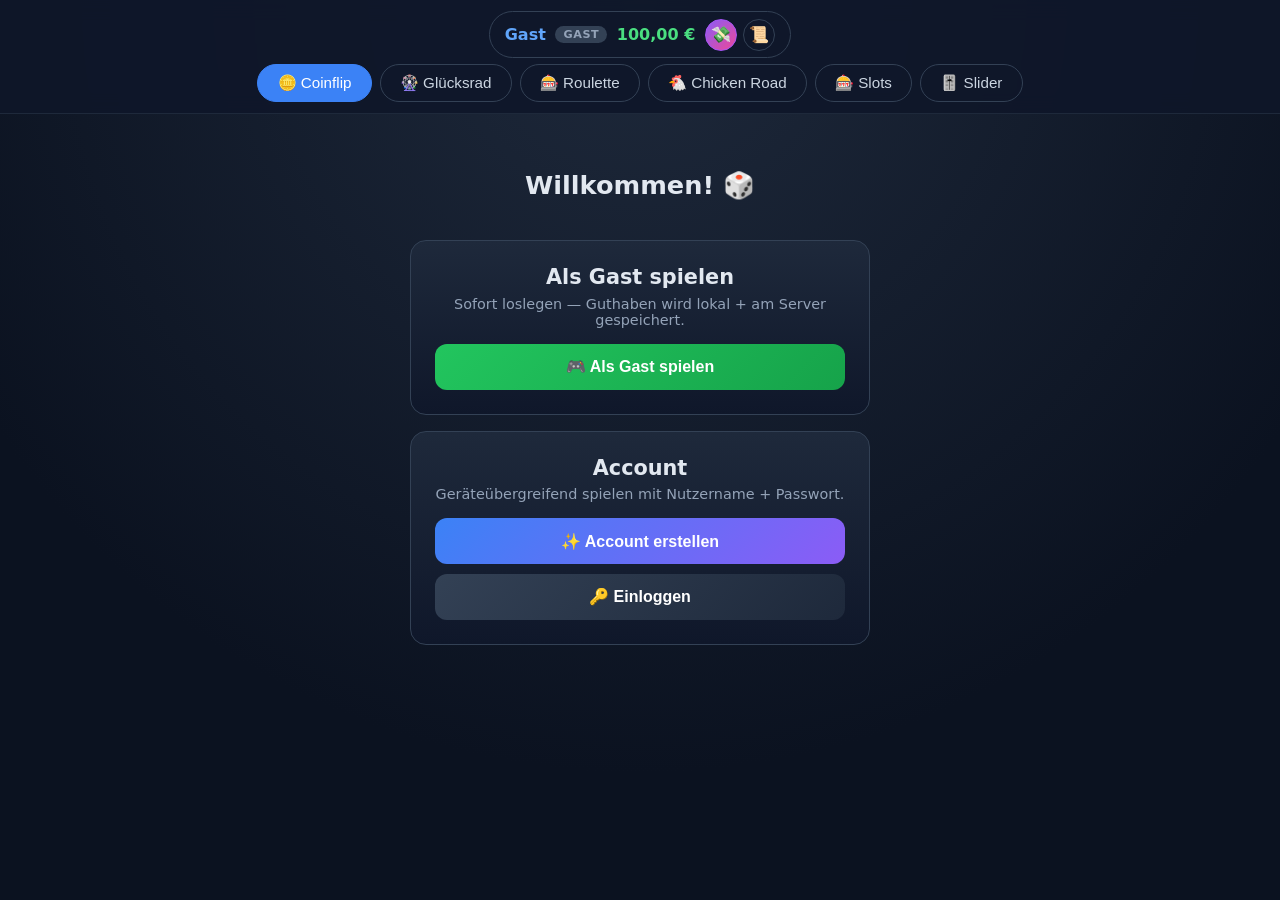
==== commit 68ce7cd0: "Update index.html" ====
--- a/templates/index.html
+++ b/templates/index.html
@@ -190,27 +190,6 @@
     font-family: inherit;
   }
   .form-row input:focus { outline: none; border-color: #3b82f6; }
-  .code-display {
-    background: #0f172a;
-    border: 2px dashed #4ade80;
-    border-radius: 12px;
-    padding: 1rem;
-    text-align: center;
-    margin: 0.8rem 0;
-  }
-  .code-display .code {
-    font-family: 'Courier New', monospace;
-    font-size: 2rem;
-    font-weight: 800;
-    letter-spacing: 0.3em;
-    color: #4ade80;
-  }
-  .code-display .hint {
-    font-size: 0.8rem;
-    color: #f87171;
-    margin-top: 0.4rem;
-    font-weight: 700;
-  }
   .error-msg {
     color: #f87171;
     font-size: 0.9rem;
@@ -1056,7 +1035,6 @@
   .quick-mult:hover { border-color: #64748b; }
   .quick-mult.selected { background: #1e40af; border-color: #3b82f6; color: white; }
 
-  /* ===== PAY SYSTEM ===== */
   .pay-recipient-display {
     display: flex;
     align-items: center;
@@ -1131,7 +1109,6 @@
   .user-item .info { display: flex; flex-direction: column; }
   .user-item .name { font-weight: 700; color: #e2e8f0; }
   .user-item .type { font-size: 0.7rem; color: #94a3b8; text-transform: uppercase; }
-
   .quick-amount-row {
     display: flex;
     gap: 0.4rem;
@@ -1153,7 +1130,6 @@
   }
   .quick-amount:hover { border-color: #8b5cf6; }
   .quick-amount.selected { background: #6d28d9; border-color: #8b5cf6; color: white; }
-
   .pay-success {
     text-align: center;
     padding: 1.2rem 0.5rem;
@@ -1219,7 +1195,7 @@
       </div>
       <div class="start-card">
         <h2>Account</h2>
-        <p>Geräteübergreifend spielen mit Nutzername + Code.</p>
+        <p>Geräteübergreifend spielen mit Nutzername + Passwort.</p>
         <div class="start-actions">
           <button class="big-btn" onclick="showAuthForm('register')">✨ Account erstellen</button>
           <button class="big-btn gray" onclick="showAuthForm('login')">🔑 Einloggen</button>
@@ -1582,10 +1558,6 @@
 function getMyGuestId() {
   return guestId || localStorage.getItem(GUEST_ID_KEY) || null;
 }
-
-/* =================================================
-   UI UPDATE
-================================================= */
 function updateBalanceUI() {
   const p = getCurrentPlayer();
   document.getElementById('currentPlayerName').textContent = p.name;
@@ -1600,18 +1572,10 @@
   if (typeof updateSlotsButtonState === 'function') updateSlotsButtonState();
   if (typeof updateSliderButtonState === 'function') updateSliderButtonState();
 }
-
 function addHistory(game, text, amount, win) {
   const entry = { time: new Date().toLocaleTimeString('de-DE', { hour: '2-digit', minute: '2-digit' }), game, text, amount, win };
-  if (account) {
-    account.history.unshift(entry);
-    if (account.history.length > 50) account.history.length = 50;
-  } else if (guestState) {
-    guestState.history.unshift(entry);
-    if (guestState.history.length > 50) guestState.history.length = 50;
-    saveGuestState();
-    syncGuestToServer();
-  }
+  if (account) { account.history.unshift(entry); if (account.history.length > 50) account.history.length = 50; }
+  else if (guestState) { guestState.history.unshift(entry); if (guestState.history.length > 50) guestState.history.length = 50; saveGuestState(); syncGuestToServer(); }
 }
 
 /* =================================================
@@ -1699,9 +1663,7 @@
               account.history = data.account.history || account.history;
               lastLocalUpdate = serverMs;
               updateBalanceUI();
-            } else {
-              lastLocalUpdate = Math.max(lastLocalUpdate, serverMs);
-            }
+            } else { lastLocalUpdate = Math.max(lastLocalUpdate, serverMs); }
           }
         }
       } catch (e) {}
@@ -1719,9 +1681,7 @@
               lastLocalUpdateGuest = serverMs;
               saveGuestState();
               updateBalanceUI();
-            } else {
-              lastLocalUpdateGuest = Math.max(lastLocalUpdateGuest, serverMs);
-            }
+            } else { lastLocalUpdateGuest = Math.max(lastLocalUpdateGuest, serverMs); }
           }
         }
       } catch (e) {}
@@ -1769,6 +1729,7 @@
       ${extraInfo}
       <div class="form-row"><label>Nutzername (3–20 Zeichen)</label><input type="text" id="regUsername" maxlength="20" placeholder="z.B. Jaden"></div>
       <div class="form-row"><label>E-Mail</label><input type="email" id="regEmail" placeholder="deine@email.de"></div>
+      <div class="form-row"><label>Passwort (min. 6 Zeichen)</label><input type="password" id="regPassword" placeholder="Dein Passwort"></div>
       <div class="error-msg" id="authError"></div>
       <div class="modal-actions">
         <button class="btn-secondary" onclick="closeModal('authModal')">Abbrechen</button>
@@ -1778,7 +1739,7 @@
     content.innerHTML = `
       <h3>🔑 Einloggen</h3>
       <div class="form-row"><label>Nutzername</label><input type="text" id="loginUsername" maxlength="20" placeholder="z.B. Jaden"></div>
-      <div class="form-row"><label>6-stelliger Code</label><input type="text" id="loginCode" maxlength="12" placeholder="ABC123" style="text-transform:uppercase; letter-spacing:0.2em; font-family:'Courier New',monospace; font-weight:700;"></div>
+      <div class="form-row"><label>Passwort</label><input type="password" id="loginPassword" placeholder="Dein Passwort"></div>
       <div class="error-msg" id="authError"></div>
       <div class="modal-actions">
         <button class="btn-secondary" onclick="closeModal('authModal')">Abbrechen</button>
@@ -1791,9 +1752,10 @@
 async function doRegister(fromGuest) {
   const username = document.getElementById('regUsername').value.trim();
   const email = document.getElementById('regEmail').value.trim();
+  const password = document.getElementById('regPassword').value;
   const errEl = document.getElementById('authError');
   errEl.textContent = '';
-  const body = { username, email };
+  const body = { username, email, password };
   if (fromGuest && guestState) { body.start_balance = guestState.balance; body.start_history = guestState.history; }
   try {
     const res = await fetch('/api/register', { method: 'POST', headers: {'Content-Type': 'application/json'}, body: JSON.stringify(body) });
@@ -1801,8 +1763,7 @@
     if (!res.ok) { errEl.textContent = data.error || 'Fehler beim Erstellen.'; return; }
     document.getElementById('authModalContent').innerHTML = `
       <h3>🎉 Account erstellt!</h3>
-      <p style="color:#94a3b8; font-size:0.9rem;">Speichere diesen Code <b>sofort</b>!</p>
-      <div class="code-display"><div class="code">${data.code}</div><div class="hint">⚠️ Notiere dir diesen Code!</div></div>
+      <p style="color:#4ade80; text-align:center; font-size:0.95rem; margin:1rem 0;">✅ Dein Account ist bereit. Du kannst dich ab jetzt jederzeit mit deinem <b>Nutzernamen</b> und deinem <b>Passwort</b> einloggen.</p>
       <div class="form-row"><label>Nutzername</label><input type="text" value="${escapeHtml(data.username)}" disabled></div>
       <div class="form-row"><label>Guthaben</label><input type="text" value="${formatEuro(data.balance)}" disabled></div>
       <div class="modal-actions"><button class="btn-primary" onclick="finishRegister(${fromGuest})">Verstanden, weiter!</button></div>`;
@@ -1824,11 +1785,11 @@
 
 async function doLogin() {
   const username = document.getElementById('loginUsername').value.trim();
-  const code = document.getElementById('loginCode').value.trim().toUpperCase();
+  const password = document.getElementById('loginPassword').value;
   const errEl = document.getElementById('authError');
   errEl.textContent = '';
   try {
-    const res = await fetch('/api/login', { method: 'POST', headers: {'Content-Type': 'application/json'}, body: JSON.stringify({username, code}) });
+    const res = await fetch('/api/login', { method: 'POST', headers: {'Content-Type': 'application/json'}, body: JSON.stringify({username, password}) });
     const data = await res.json();
     if (!res.ok) { errEl.textContent = data.error || 'Login fehlgeschlagen.'; return; }
     account = data.account;
@@ -1865,7 +1826,8 @@
     content.innerHTML = `
       <h3>👤 Account: ${escapeHtml(account.username)}</h3>
       <div class="form-row"><label>E-Mail</label><input type="email" id="accEmail" value="${escapeHtml(account.email)}"></div>
-      <div class="form-row"><label>Neuer Code (4–12 Zeichen, A–Z, 0–9)</label><input type="text" id="accCode" placeholder="Leer lassen = nicht ändern" style="text-transform:uppercase; letter-spacing:0.2em; font-family:'Courier New',monospace;"></div>
+      <div class="form-row"><label>Altes Passwort</label><input type="password" id="accOldPassword" placeholder="Altes Passwort"></div>
+      <div class="form-row"><label>Neues Passwort (min. 6 Zeichen)</label><input type="password" id="accNewPassword" placeholder="Leer lassen = nicht ändern"></div>
       <div class="error-msg" id="accError"></div>
       <div class="success-msg" id="accSuccess"></div>
       <div class="modal-actions">
@@ -1929,7 +1891,8 @@
   errEl.textContent = '';
   okEl.textContent = '';
   const email = document.getElementById('accEmail').value.trim();
-  const newCode = document.getElementById('accCode').value.trim().toUpperCase();
+  const oldPassword = document.getElementById('accOldPassword').value;
+  const newPassword = document.getElementById('accNewPassword').value;
   try {
     if (email && email !== account.email) {
       const res = await fetch('/api/update_email', { method: 'POST', headers: {'Content-Type': 'application/json'}, body: JSON.stringify({email}) });
@@ -1937,11 +1900,12 @@
       if (!res.ok) { errEl.textContent = data.error; return; }
       account.email = data.email;
     }
-    if (newCode) {
-      const res = await fetch('/api/update_code', { method: 'POST', headers: {'Content-Type': 'application/json'}, body: JSON.stringify({new_code: newCode}) });
+    if (newPassword) {
+      if (!oldPassword) { errEl.textContent = 'Altes Passwort nötig.'; return; }
+      const res = await fetch('/api/update_password', { method: 'POST', headers: {'Content-Type': 'application/json'}, body: JSON.stringify({old_password: oldPassword, new_password: newPassword}) });
       const data = await res.json();
       if (!res.ok) { errEl.textContent = data.error; return; }
-      okEl.textContent = `✅ Neuer Code: ${data.code}`;
+      okEl.textContent = '✅ Passwort geändert.';
     } else {
       okEl.textContent = '✅ Gespeichert.';
     }
@@ -2013,10 +1977,7 @@
       </div>`;
     return;
   }
-
-  const myGuestId = getMyGuestId();
   const isGuestWithoutName = !account && (!guestState || !guestState.username);
-
   if (isGuestWithoutName) {
     content.innerHTML = `
       <h3>💸 Geld senden</h3>
@@ -2034,7 +1995,6 @@
       </div>`;
     return;
   }
-
   content.innerHTML = `
     <h3>💸 Geld senden</h3>
     <div class="form-row">
@@ -2064,21 +2024,18 @@
       <button class="btn-pay" id="paySendBtn" onclick="doPay()" disabled>💸 Senden</button>
     </div>
   `;
-
   const searchInput = document.getElementById('paySearch');
   searchInput.focus();
   searchInput.addEventListener('input', (e) => {
     clearTimeout(payDebounce);
     payDebounce = setTimeout(() => searchUsers(e.target.value.trim()), 250);
   });
+  document.getElementById('payAmount').addEventListener('input', updatePaySendBtn);
 }
 
 async function searchUsers(q) {
   const list = document.getElementById('payUserList');
-  if (!q || q.length < 1) {
-    list.innerHTML = '';
-    return;
-  }
+  if (!q || q.length < 1) { list.innerHTML = ''; return; }
   try {
     const res = await fetch('/api/users/search', {
       method: 'POST',
@@ -2090,8 +2047,8 @@
       list.innerHTML = '<div style="padding:0.8rem;color:#94a3b8;font-size:0.9rem;text-align:center;">Keine Nutzer gefunden</div>';
       return;
     }
-    list.innerHTML = '<div class="user-list">' + data.users.map(u => `
-      <div class="user-item" onclick='selectPayRecipient(${JSON.stringify(u).replace(/'/g, "&#39;")})'>
+    list.innerHTML = '<div class="user-list">' + data.users.map((u, i) => `
+      <div class="user-item" onclick='selectPayRecipientByIndex(${i})'>
         <div class="avatar ${u.type}">${escapeHtml(u.username.charAt(0).toUpperCase())}</div>
         <div class="info">
           <div class="name">${escapeHtml(u.username)}</div>
@@ -2099,9 +2056,15 @@
         </div>
       </div>
     `).join('') + '</div>';
+    window.__payUsers = data.users;
   } catch (e) {
     list.innerHTML = '<div style="padding:0.8rem;color:#f87171;font-size:0.9rem;text-align:center;">Fehler beim Suchen</div>';
   }
+}
+
+function selectPayRecipientByIndex(i) {
+  const user = window.__payUsers && window.__payUsers[i];
+  if (user) selectPayRecipient(user);
 }
 
 function selectPayRecipient(user) {
@@ -2138,9 +2101,10 @@
 
 function updatePaySendBtn() {
   const btn = document.getElementById('paySendBtn');
-  const amount = parseFloat(document.getElementById('payAmount')?.value || 0);
+  const amountEl = document.getElementById('payAmount');
+  if (!btn || !amountEl) return;
+  const amount = parseFloat(amountEl.value || 0);
   const p = getCurrentPlayer();
-  if (!btn) return;
   const canSend = payRecipient && amount > 0 && amount <= p.balance;
   btn.disabled = !canSend;
 }
@@ -2173,24 +2137,19 @@
   const message = document.getElementById('payMessage').value.trim();
   const errEl = document.getElementById('payError');
   errEl.textContent = '';
-
   if (!payRecipient) { errEl.textContent = 'Bitte Empfänger wählen.'; return; }
   if (isNaN(amount) || amount <= 0) { errEl.textContent = 'Ungültiger Betrag.'; return; }
-
   const p = getCurrentPlayer();
   if (amount > p.balance) { errEl.textContent = 'Nicht genug Guthaben.'; return; }
-
   const sendBtn = document.getElementById('paySendBtn');
   sendBtn.disabled = true;
   sendBtn.textContent = '💸 Sendet…';
-
   const body = {
     recipient: payRecipient.username,
     amount: amount,
     message: message,
     guest_id: getMyGuestId()
   };
-
   try {
     const res = await fetch('/api/pay', {
       method: 'POST',
@@ -2204,8 +2163,6 @@
       sendBtn.textContent = '💸 Senden';
       return;
     }
-
-    // Lokales Guthaben aktualisieren
     if (account) {
       account.balance = data.sender_balance;
       lastLocalUpdate = isoToMs(data.last_update || '');
@@ -2215,9 +2172,7 @@
       saveGuestState();
     }
     updateBalanceUI();
-
     addHistory('💸 Gesendet', `an ${data.recipient}` + (message ? ` · "${message}"` : ''), amount, false);
-
     renderPayModal({
       amount: amount,
       recipient: data.recipient,
@@ -2231,7 +2186,7 @@
 }
 
 /* =================================================
-   INIT
+   NAVIGATION
 ================================================= */
 function showPage(name) {
   document.querySelectorAll('.page').forEach(p => p.classList.remove('active'));
@@ -2249,8 +2204,9 @@
 document.querySelectorAll('.modal-backdrop').forEach(backdrop => {
   backdrop.addEventListener('click', (e) => { if (e.target === backdrop) backdrop.classList.remove('open'); });
 });
- /* =================================================
-   BET-AMOUNT (Einsatz)
+
+/* =================================================
+   BET AMOUNTS
 ================================================= */
 function setCoinBet(amount, btn) {
   coinBet = amount;
@@ -2384,7 +2340,6 @@
   btnKopf.disabled = true;
   btnZahl.disabled = true;
   resultEl.textContent = '';
-
   const res = await fetch('/api/coinflip', {
     method: 'POST',
     headers: {'Content-Type': 'application/json'},
@@ -2392,7 +2347,6 @@
   });
   const data = await res.json();
   if (data.error) { resultEl.textContent = data.error; resetCoinControls(); return; }
-
   const targetFace = data.result === 'kopf' ? 0 : 180;
   const normalized = ((currentRotation % 360) + 360) % 360;
   let delta = targetFace - normalized;
@@ -2401,7 +2355,6 @@
   coin.classList.add('flipping');
   coin.classList.remove('settle');
   coin.style.transform = `rotateY(${currentRotation}deg)`;
-
   setTimeout(() => {
     coin.classList.remove('flipping');
     coin.classList.add('settle');
@@ -2471,7 +2424,6 @@
     svg.appendChild(text);
   }
 }
-
 async function doSpin() {
   if (spinning) return;
   const options = getWheelOptions();
@@ -2480,20 +2432,9 @@
   spinning = true;
   document.getElementById('spinBtn').disabled = true;
   document.getElementById('wheelResult').textContent = '';
-
-  const res = await fetch('/api/wheel', {
-    method: 'POST',
-    headers: {'Content-Type': 'application/json'},
-    body: JSON.stringify({options})
-  });
+  const res = await fetch('/api/wheel', { method: 'POST', headers: {'Content-Type': 'application/json'}, body: JSON.stringify({options}) });
   const data = await res.json();
-  if (data.error) {
-    document.getElementById('wheelResult').textContent = '⚠️ ' + data.error;
-    spinning = false;
-    document.getElementById('spinBtn').disabled = false;
-    return;
-  }
-
+  if (data.error) { document.getElementById('wheelResult').textContent = '⚠️ ' + data.error; spinning = false; document.getElementById('spinBtn').disabled = false; return; }
   const n = options.length;
   const anglePer = 360 / n;
   const winnerIndex = data.index;
@@ -2504,18 +2445,15 @@
   let delta = desired - currentNormalized;
   if (delta < 0) delta += 360;
   wheelRotation += extraSpins + delta;
-
   const svg = document.getElementById('wheelSvg');
   svg.style.transition = 'transform 4s cubic-bezier(0.17, 0.67, 0.16, 1)';
   svg.style.transform = `rotate(${wheelRotation}deg)`;
-
   setTimeout(() => {
     document.getElementById('wheelResult').innerHTML = `🎯 Ergebnis: <b>${data.result}</b>`;
     spinning = false;
     document.getElementById('spinBtn').disabled = false;
   }, 4100);
 }
-
 document.getElementById('wheelOptions').addEventListener('input', () => {
   if (document.getElementById('page-wheel').classList.contains('active')) renderWheel();
 });
@@ -2532,18 +2470,9 @@
       if (betType === 'number') {
         const input = document.getElementById('rouletteNumberInput');
         const val = input.value.trim();
-        if (val === '' || isNaN(val)) {
-          input.focus();
-          input.style.borderColor = '#ef4444';
-          setTimeout(() => input.style.borderColor = '#334155', 800);
-          return;
-        }
+        if (val === '' || isNaN(val)) { input.focus(); input.style.borderColor = '#ef4444'; setTimeout(() => input.style.borderColor = '#334155', 800); return; }
         const num = parseInt(val, 10);
-        if (num < 0 || num > 36) {
-          input.style.borderColor = '#ef4444';
-          setTimeout(() => input.style.borderColor = '#334155', 800);
-          return;
-        }
+        if (num < 0 || num > 36) { input.style.borderColor = '#ef4444'; setTimeout(() => input.style.borderColor = '#334155', 800); return; }
         rouletteBet = { type: 'number', value: String(num) };
       } else {
         rouletteBet = { type: betType, value: betValue };
@@ -2556,7 +2485,6 @@
     });
   });
 }
-
 async function doRouletteSpin() {
   if (!rouletteBet || rouletteSpinning) return;
   const p = getCurrentPlayer();
@@ -2580,12 +2508,7 @@
   badge.textContent = 'Dreht...';
   hint.textContent = '';
   resultEl.textContent = '';
-
-  const res = await fetch('/api/roulette', {
-    method: 'POST',
-    headers: {'Content-Type': 'application/json'},
-    body: JSON.stringify({ bet_type: rouletteBet.type, bet_value: rouletteBet.value, bet: rouletteBetAmount })
-  });
+  const res = await fetch('/api/roulette', { method: 'POST', headers: {'Content-Type': 'application/json'}, body: JSON.stringify({ bet_type: rouletteBet.type, bet_value: rouletteBet.value, bet: rouletteBetAmount }) });
   const data = await res.json();
   if (data.error) {
     resultEl.textContent = '⚠️ ' + data.error;
@@ -2631,7 +2554,6 @@
 ================================================= */
 const CROSSY_STEPS = 8;
 const CROSSY_MULTS = [1.00, 1.20, 1.50, 1.95, 2.60, 3.55, 4.90, 6.80, 9.60];
-
 function setCrossyBet(amount, btn) {
   if (crossyState && crossyState.active) return;
   crossyBet = amount;
@@ -2826,12 +2748,7 @@
   document.getElementById('slotsResult').innerHTML = '🎰 Dreht...';
   document.getElementById('slotsResult').classList.remove('slot-big-win');
   for (let i = 0; i < 3; i++) document.getElementById('reel' + i).classList.remove('jackpot');
-
-  const res = await fetch('/api/slots', {
-    method: 'POST',
-    headers: {'Content-Type': 'application/json'},
-    body: JSON.stringify({ bet: slotsBet })
-  });
+  const res = await fetch('/api/slots', { method: 'POST', headers: {'Content-Type': 'application/json'}, body: JSON.stringify({ bet: slotsBet }) });
   const data = await res.json();
   if (data.error) {
     document.getElementById('slotsResult').innerHTML = '<span class="lose">⚠️ ' + data.error + '</span>';
@@ -2843,17 +2760,14 @@
   spinReelVisual(0, emojis[0], 1500);
   spinReelVisual(1, emojis[1], 2000);
   spinReelVisual(2, emojis[2], 2500);
-
-  if (account && typeof data.new_balance === 'number') {
-    setBalanceFromServer(data.new_balance, data.last_update);
-  } else if (!account && guestState) {
+  if (account && typeof data.new_balance === 'number') setBalanceFromServer(data.new_balance, data.last_update);
+  else if (!account && guestState) {
     guestState.balance += data.net_profit;
     lastLocalUpdateGuest = Date.now();
     saveGuestState();
     syncGuestToServer();
     updateBalanceUI();
   }
-
   setTimeout(() => {
     const resultEl = document.getElementById('slotsResult');
     const mult = data.multiplier;
@@ -2947,7 +2861,6 @@
   }
   updateSliderVisuals();
 });
-
 let isDraggingThreshold = false;
 const sliderThreshold = document.getElementById('sliderThreshold');
 function getBarRect() { return document.getElementById('sliderBar').getBoundingClientRect(); }
@@ -3001,7 +2914,6 @@
     updateSliderVisuals();
   });
 }
-
 async function doSliderSpin() {
   if (sliderSpinning) return;
   const p = getCurrentPlayer();
@@ -3019,12 +2931,7 @@
   rollEl.classList.remove('win', 'lose');
   rollEl.classList.add('rolling');
   rollEl.textContent = '?';
-
-  const res = await fetch('/api/slider', {
-    method: 'POST',
-    headers: {'Content-Type': 'application/json'},
-    body: JSON.stringify({ bet: sliderBet, direction: sliderDirection, target: target })
-  });
+  const res = await fetch('/api/slider', { method: 'POST', headers: {'Content-Type': 'application/json'}, body: JSON.stringify({ bet: sliderBet, direction: sliderDirection, target: target }) });
   const data = await res.json();
   if (data.error) {
     rollEl.classList.remove('rolling');
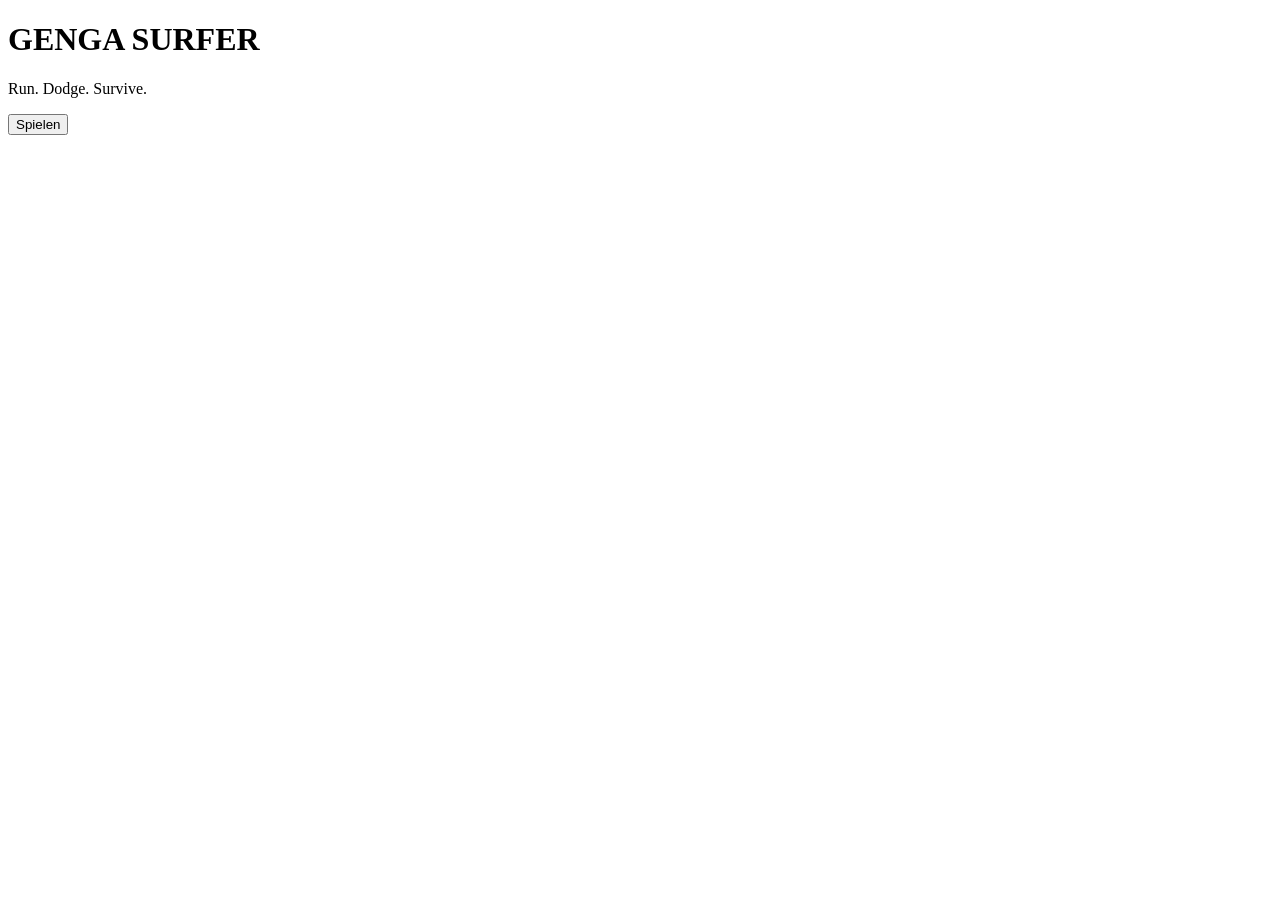
==== commit d5fed29a: "Update index.html" ====
--- a/templates/index.html
+++ b/templates/index.html
@@ -1,3102 +1,28 @@
 <!DOCTYPE html>
 <html lang="de">
 <head>
-<meta charset="UTF-8">
-<meta name="viewport" content="width=device-width, initial-scale=1.0, viewport-fit=cover">
-<meta name="theme-color" content="#0b1220">
-<meta name="apple-mobile-web-app-capable" content="yes">
-<meta name="apple-mobile-web-app-status-bar-style" content="black-translucent">
-<meta name="apple-mobile-web-app-title" content="Genga Gamble">
-<meta name="mobile-web-app-capable" content="yes">
-<link rel="manifest" href="/manifest.json">
-<link rel="apple-touch-icon" href="/static/icon.svg">
-<link rel="icon" type="image/svg+xml" href="/static/icon.svg">
-<title>Genga Gamble</title>
-<style>
-  * { box-sizing: border-box; }
-  body {
-    font-family: system-ui, -apple-system, sans-serif;
-    background: radial-gradient(circle at top, #1e293b, #0b1220 70%);
-    color: #e2e8f0;
-    margin: 0;
-    min-height: 100vh;
-    display: flex;
-    flex-direction: column;
-    align-items: center;
-    padding-top: env(safe-area-inset-top);
-    padding-bottom: env(safe-area-inset-bottom);
-  }
-  header {
-    width: 100%;
-    background: rgba(15, 23, 42, 0.9);
-    backdrop-filter: blur(10px);
-    border-bottom: 1px solid #1e293b;
-    position: sticky;
-    top: 0;
-    z-index: 10;
-  }
-  .topbar {
-    max-width: 900px;
-    margin: 0 auto;
-    padding: 0.7rem 1rem 0.4rem;
-    display: flex;
-    align-items: center;
-    justify-content: center;
-    gap: 1rem;
-    flex-wrap: wrap;
-  }
-  .player-info {
-    display: flex;
-    align-items: center;
-    gap: 0.6rem;
-    background: #0f172a;
-    padding: 0.4rem 0.9rem;
-    border-radius: 999px;
-    border: 1px solid #334155;
-    flex-wrap: wrap;
-    justify-content: center;
-  }
-  .player-name { font-weight: 700; color: #60a5fa; cursor: pointer; }
-  .player-name:hover { text-decoration: underline; }
-  .account-badge {
-    font-size: 0.7rem;
-    padding: 0.15rem 0.5rem;
-    border-radius: 999px;
-    font-weight: 700;
-    text-transform: uppercase;
-    letter-spacing: 0.05em;
-  }
-  .account-badge.guest { background: #334155; color: #94a3b8; }
-  .account-badge.real { background: #14532d; color: #bbf7d0; }
-  .balance { font-weight: 800; color: #4ade80; font-variant-numeric: tabular-nums; }
-  .balance.negative { color: #f87171; }
-  .player-actions { display: flex; gap: 0.4rem; }
-  .icon-btn {
-    background: transparent;
-    border: 1px solid #334155;
-    color: #cbd5e1;
-    width: 32px;
-    height: 32px;
-    border-radius: 50%;
-    cursor: pointer;
-    font-size: 1rem;
-    display: flex;
-    align-items: center;
-    justify-content: center;
-    transition: all 0.15s;
-  }
-  .icon-btn:hover { background: #1e293b; border-color: #64748b; }
-  #pwa-install-btn {
-    background: linear-gradient(135deg, #16a34a, #22c55e) !important;
-    border-color: #4ade80 !important;
-    color: white !important;
-    animation: pulseInstall 2s ease-in-out infinite;
-  }
-  @keyframes pulseInstall {
-    0%, 100% { box-shadow: 0 0 0 0 rgba(74, 222, 128, 0.7); }
-    50% { box-shadow: 0 0 0 8px rgba(74, 222, 128, 0); }
-  }
-  #pay-btn {
-    background: linear-gradient(135deg, #8b5cf6, #ec4899) !important;
-    border-color: #a855f7 !important;
-    color: white !important;
-  }
-  nav {
-    max-width: 900px;
-    margin: 0 auto;
-    display: flex;
-    gap: 0.5rem;
-    padding: 0 1rem 0.7rem;
-    justify-content: center;
-    flex-wrap: wrap;
-  }
-  nav button {
-    background: transparent;
-    border: 1px solid #334155;
-    color: #cbd5e1;
-    padding: 0.55rem 1.2rem;
-    border-radius: 999px;
-    font-size: 0.95rem;
-    cursor: pointer;
-    transition: all 0.15s;
-  }
-  nav button:hover { background: #1e293b; }
-  nav button.active { background: #3b82f6; border-color: #3b82f6; color: white; }
-  main { width: 100%; max-width: 720px; padding: 2rem 1rem 4rem; }
-  .page { display: none; }
-  .page.active { display: block; animation: fade 0.3s ease; }
-  @keyframes fade {
-    from { opacity: 0; transform: translateY(8px); }
-    to   { opacity: 1; transform: translateY(0); }
-  }
-  @keyframes bannerSlide {
-    from { transform: translate(-50%, 100px); opacity: 0; }
-    to   { transform: translate(-50%, 0); opacity: 1; }
-  }
-  h1 { text-align: center; margin: 0.5rem 0 1.5rem; font-size: 1.6rem; }
-  h2 { text-align: center; margin: 0.5rem 0 1rem; font-size: 1.3rem; }
+    <meta charset="UTF-8">
+    <meta name="viewport" content="width=device-width, initial-scale=1.0">
 
-  .start-wrapper {
-    display: flex;
-    flex-direction: column;
-    align-items: center;
-    gap: 1rem;
-    max-width: 460px;
-    margin: 0 auto;
-    padding-top: 1rem;
-  }
-  .start-card {
-    width: 100%;
-    background: linear-gradient(180deg, #1e293b, #0f172a);
-    border: 1px solid #334155;
-    border-radius: 16px;
-    padding: 1.5rem;
-    text-align: center;
-  }
-  .start-card h2 { margin: 0 0 0.4rem; }
-  .start-card p { font-size: 0.9rem; color: #94a3b8; margin: 0 0 1rem; }
-  .start-actions { display: flex; flex-direction: column; gap: 0.6rem; }
-  .big-btn {
-    background: linear-gradient(135deg, #3b82f6, #8b5cf6);
-    color: white;
-    border: none;
-    padding: 0.85rem 1.4rem;
-    border-radius: 12px;
-    font-size: 1rem;
-    font-weight: 700;
-    cursor: pointer;
-    transition: transform 0.1s;
-  }
-  .big-btn:hover:not(:disabled) { transform: translateY(-2px); }
-  .big-btn:disabled { opacity: 0.5; cursor: not-allowed; }
-  .big-btn.green { background: linear-gradient(135deg, #22c55e, #16a34a); }
-  .big-btn.gray { background: linear-gradient(135deg, #334155, #1e293b); }
+    <title>GENGA Surfer</title>
 
-  .form-row {
-    display: flex;
-    flex-direction: column;
-    gap: 0.4rem;
-    margin-bottom: 0.9rem;
-    text-align: left;
-  }
-  .form-row label { font-size: 0.85rem; color: #94a3b8; font-weight: 600; }
-  .form-row input {
-    background: #0f172a;
-    border: 2px solid #334155;
-    color: #e2e8f0;
-    border-radius: 10px;
-    padding: 0.7rem 0.9rem;
-    font-size: 1rem;
-    font-family: inherit;
-  }
-  .form-row input:focus { outline: none; border-color: #3b82f6; }
-  .error-msg {
-    color: #f87171;
-    font-size: 0.9rem;
-    margin: 0.5rem 0;
-    min-height: 1.2rem;
-    text-align: center;
-  }
-  .success-msg {
-    color: #4ade80;
-    font-size: 0.9rem;
-    margin: 0.5rem 0;
-    min-height: 1.2rem;
-    text-align: center;
-  }
+    <link
+        rel="stylesheet"
+        href="{{ url_for('static', filename='css/style.css') }}"
+    >
+</head>
 
-  .bet-amount-section {
-    width: 100%;
-    max-width: 480px;
-    background: #1e293b;
-    border-radius: 14px;
-    padding: 1rem 1.2rem;
-    display: flex;
-    flex-direction: column;
-    gap: 0.7rem;
-  }
-  .bet-amount-section .bet-label {
-    font-size: 0.8rem;
-    color: #94a3b8;
-    font-weight: 600;
-    text-transform: uppercase;
-    letter-spacing: 0.05em;
-  }
-  .quick-bet-row { display: flex; gap: 0.5rem; flex-wrap: wrap; }
-  .quick-bet {
-    flex: 1;
-    min-width: 60px;
-    background: #0f172a;
-    border: 2px solid #334155;
-    color: #e2e8f0;
-    padding: 0.55rem 0.6rem;
-    border-radius: 10px;
-    font-size: 0.95rem;
-    font-weight: 700;
-    cursor: pointer;
-    transition: all 0.15s;
-  }
-  .quick-bet:hover:not(:disabled) { border-color: #64748b; }
-  .quick-bet.selected { border-color: #4ade80; background: #14532d; color: white; }
-  .quick-bet:disabled { opacity: 0.4; cursor: not-allowed; }
-  .custom-bet-row { display: flex; gap: 0.5rem; align-items: center; }
-  .custom-bet-row input {
-    flex: 1;
-    background: #0f172a;
-    border: 2px solid #334155;
-    color: #e2e8f0;
-    border-radius: 10px;
-    padding: 0.55rem 0.9rem;
-    font-size: 1rem;
-    font-family: inherit;
-  }
-  .custom-bet-row input:focus { outline: none; border-color: #4ade80; }
-  .custom-bet-row button {
-    background: #0f172a;
-    border: 2px solid #334155;
-    color: #e2e8f0;
-    padding: 0.55rem 1rem;
-    border-radius: 10px;
-    font-weight: 700;
-    cursor: pointer;
-  }
-  .custom-bet-row button:hover { border-color: #4ade80; }
-
-  .coin-stage { display: flex; flex-direction: column; align-items: center; gap: 1.5rem; }
-  .coin-wrapper {
-    perspective: 1200px;
-    height: 220px;
-    width: 220px;
-    display: flex;
-    align-items: center;
-    justify-content: center;
-  }
-  .coin {
-    width: 180px;
-    height: 180px;
-    position: relative;
-    transform-style: preserve-3d;
-    transition: transform 2.6s cubic-bezier(0.4, 0.0, 0.2, 1);
-    will-change: transform;
-  }
-  .coin-inner { position: absolute; inset: 0; transform-style: preserve-3d; }
-  .coin .face {
-    position: absolute;
-    inset: 0;
-    border-radius: 50%;
-    display: flex;
-    align-items: center;
-    justify-content: center;
-    font-size: 2.8rem;
-    font-weight: 800;
-    backface-visibility: hidden;
-    box-shadow: inset 0 0 0 6px rgba(255,255,255,0.25), inset 0 0 30px rgba(0,0,0,0.25), 0 12px 30px rgba(0,0,0,0.55);
-    overflow: hidden;
-  }
-  .coin .kopf { background: radial-gradient(circle at 30% 25%, #fef3c7, #f59e0b 55%, #b45309 100%); color: #78350f; }
-  .coin .zahl { background: radial-gradient(circle at 30% 25%, #f8fafc, #cbd5e1 55%, #64748b 100%); color: #1e293b; transform: rotateY(180deg); }
-  .coin .edge {
-    position: absolute;
-    inset: 0;
-    border-radius: 50%;
-    background: linear-gradient(90deg, #92400e, #fbbf24, #b45309, #fcd34d, #92400e, #fbbf24);
-    transform: translateZ(-10px);
-    box-shadow: 0 12px 30px rgba(0,0,0,0.55);
-  }
-  .coin.flipping .face::after {
-    content: '';
-    position: absolute;
-    inset: 0;
-    border-radius: 50%;
-    background: linear-gradient(120deg, transparent 30%, rgba(255,255,255,0.7) 50%, transparent 70%);
-    animation: shine 0.4s linear infinite;
-  }
-  @keyframes shine { from { transform: translateX(-100%); } to { transform: translateX(100%); } }
-  .coin.settle { animation: settle 0.4s ease-out; }
-  @keyframes settle { 0% { transform: scale(1); } 40% { transform: scale(1.08); } 100% { transform: scale(1); } }
-  .choice-row { display: flex; gap: 0.75rem; justify-content: center; flex-wrap: wrap; }
-  .choice-btn {
-    background: #1e293b;
-    border: 2px solid #334155;
-    color: #e2e8f0;
-    padding: 0.7rem 1.6rem;
-    border-radius: 12px;
-    font-size: 1.05rem;
-    cursor: pointer;
-    transition: all 0.15s;
-    min-width: 110px;
-  }
-  .choice-btn:hover:not(:disabled) { border-color: #64748b; }
-  .choice-btn.selected { border-color: #3b82f6; background: #1d4ed8; color: white; box-shadow: 0 0 0 3px rgba(59,130,246,0.25); }
-  .choice-btn:disabled { opacity: 0.5; cursor: not-allowed; }
-  .flip-btn {
-    background: linear-gradient(135deg, #3b82f6, #8b5cf6);
-    color: white;
-    border: none;
-    padding: 0.85rem 2.2rem;
-    border-radius: 12px;
-    font-size: 1.1rem;
-    font-weight: 600;
-    cursor: pointer;
-    box-shadow: 0 6px 20px rgba(59, 130, 246, 0.4);
-    transition: transform 0.1s;
-  }
-  .flip-btn:hover:not(:disabled) { transform: translateY(-2px); }
-  .flip-btn:disabled { opacity: 0.5; cursor: not-allowed; }
-  .choice-display { font-size: 1.05rem; color: #94a3b8; min-height: 1.5rem; }
-  .choice-display b { color: #60a5fa; }
-  .result-box { text-align: center; min-height: 2rem; font-size: 1.05rem; }
-  .win { color: #4ade80; font-weight: 700; }
-  .lose { color: #f87171; font-weight: 700; }
-
-  .wheel-stage { display: flex; flex-direction: column; align-items: center; gap: 1.5rem; }
-  .wheel-container { position: relative; width: 320px; height: 320px; }
-  .wheel-pointer {
-    position: absolute;
-    top: -12px; left: 50%;
-    transform: translateX(-50%);
-    width: 0; height: 0;
-    border-left: 14px solid transparent;
-    border-right: 14px solid transparent;
-    border-top: 26px solid #f87171;
-    filter: drop-shadow(0 3px 4px rgba(0,0,0,0.5));
-    z-index: 2;
-  }
-  .wheel-svg {
-    width: 100%; height: 100%;
-    transition: transform 4s cubic-bezier(0.17, 0.67, 0.16, 1);
-    filter: drop-shadow(0 10px 25px rgba(0,0,0,0.5));
-  }
-  .wheel-hub {
-    position: absolute;
-    top: 50%; left: 50%;
-    width: 44px; height: 44px;
-    border-radius: 50%;
-    background: radial-gradient(circle at 30% 30%, #f8fafc, #64748b);
-    transform: translate(-50%, -50%);
-    box-shadow: 0 4px 10px rgba(0,0,0,0.5);
-    z-index: 1;
-  }
-  .spin-btn {
-    background: linear-gradient(135deg, #f59e0b, #ef4444);
-    color: white;
-    border: none;
-    padding: 0.85rem 2.2rem;
-    border-radius: 12px;
-    font-size: 1.1rem;
-    font-weight: 600;
-    cursor: pointer;
-    box-shadow: 0 6px 20px rgba(239, 68, 68, 0.4);
-    transition: transform 0.1s;
-  }
-  .spin-btn:hover:not(:disabled) { transform: translateY(-2px); }
-  .spin-btn:disabled { opacity: 0.5; cursor: not-allowed; }
-  textarea {
-    width: 100%;
-    min-height: 110px;
-    border-radius: 10px;
-    border: 1px solid #334155;
-    background: #0f172a;
-    color: #e2e8f0;
-    padding: 0.7rem;
-    font-family: inherit;
-    font-size: 0.95rem;
-    resize: vertical;
-  }
-  .hint { font-size: 0.85rem; color: #94a3b8; margin: 0.4rem 0; }
-
-  .roulette-stage { display: flex; flex-direction: column; align-items: center; gap: 1.5rem; }
-  .roulette-display {
-    width: 100%;
-    max-width: 460px;
-    background: linear-gradient(180deg, #1e293b, #0f172a);
-    border: 1px solid #334155;
-    border-radius: 14px;
-    padding: 1.2rem;
-    text-align: center;
-  }
-  .roulette-number {
-    font-size: 4rem;
-    font-weight: 800;
-    line-height: 1;
-    margin: 0.3rem 0 0.5rem;
-    color: #94a3b8;
-    display: inline-block;
-    min-width: 1.6em;
-  }
-  .roulette-number.rolling { animation: pulse 0.15s linear infinite alternate; }
-  @keyframes pulse { from { transform: scale(1); } to { transform: scale(1.08); } }
-  .roulette-number.red { color: #ef4444; text-shadow: 0 0 20px rgba(239,68,68,0.5); }
-  .roulette-number.black { color: #e2e8f0; text-shadow: 0 0 20px rgba(255,255,255,0.3); }
-  .roulette-number.green { color: #22c55e; text-shadow: 0 0 20px rgba(34,197,94,0.6); }
-  .roulette-color-badge {
-    display: inline-block;
-    padding: 0.25rem 0.9rem;
-    border-radius: 999px;
-    font-size: 0.85rem;
-    font-weight: 700;
-    letter-spacing: 0.05em;
-    text-transform: uppercase;
-    background: #334155;
-    color: #94a3b8;
-  }
-  .roulette-color-badge.red { background: #7f1d1d; color: #fecaca; }
-  .roulette-color-badge.black { background: #1e293b; color: #e2e8f0; border: 1px solid #475569; }
-  .roulette-color-badge.green { background: #14532d; color: #bbf7d0; }
-  .roulette-bet-section {
-    width: 100%;
-    max-width: 460px;
-    background: #1e293b;
-    border-radius: 14px;
-    padding: 1.2rem;
-    display: flex;
-    flex-direction: column;
-    gap: 0.9rem;
-  }
-  .bet-label {
-    font-size: 0.85rem;
-    color: #94a3b8;
-    margin-bottom: 0.4rem;
-    font-weight: 600;
-    text-transform: uppercase;
-    letter-spacing: 0.05em;
-  }
-  .bet-row { display: flex; gap: 0.5rem; flex-wrap: wrap; }
-  .bet-btn {
-    flex: 1;
-    min-width: 80px;
-    background: #0f172a;
-    border: 2px solid #334155;
-    color: #e2e8f0;
-    padding: 0.6rem 0.8rem;
-    border-radius: 10px;
-    font-size: 0.95rem;
-    font-weight: 600;
-    cursor: pointer;
-    transition: all 0.15s;
-  }
-  .bet-btn:hover:not(:disabled) { border-color: #64748b; }
-  .bet-btn.selected { border-color: #3b82f6; background: #1d4ed8; color: white; }
-  .bet-btn:disabled { opacity: 0.4; cursor: not-allowed; }
-  .bet-btn.red-btn.selected { background: #dc2626; border-color: #dc2626; }
-  .bet-btn.black-btn.selected { background: #0f172a; border-color: #e2e8f0; color: white; }
-  .number-input-row { display: flex; gap: 0.5rem; align-items: center; }
-  .number-input-row input {
-    flex: 1;
-    background: #0f172a;
-    border: 2px solid #334155;
-    color: #e2e8f0;
-    border-radius: 10px;
-    padding: 0.6rem 0.9rem;
-    font-size: 1rem;
-    font-family: inherit;
-  }
-  .number-input-row input:focus { outline: none; border-color: #3b82f6; }
-
-  .modal-backdrop {
-    display: none;
-    position: fixed;
-    inset: 0;
-    background: rgba(0,0,0,0.7);
-    z-index: 100;
-    align-items: center;
-    justify-content: center;
-    padding: 1rem;
-  }
-  .modal-backdrop.open { display: flex; }
-  .modal {
-    background: #1e293b;
-    border-radius: 16px;
-    padding: 1.5rem;
-    width: 100%;
-    max-width: 420px;
-    box-shadow: 0 20px 60px rgba(0,0,0,0.7);
-    border: 1px solid #334155;
-    max-height: 90vh;
-    overflow-y: auto;
-  }
-  .modal h3 { margin: 0 0 1rem; }
-  .modal .form-row label { font-size: 0.85rem; color: #94a3b8; font-weight: 600; }
-  .modal-actions {
-    display: flex;
-    gap: 0.5rem;
-    justify-content: flex-end;
-    margin-top: 0.5rem;
-  }
-  .modal-actions button {
-    padding: 0.6rem 1.2rem;
-    border-radius: 10px;
-    border: none;
-    cursor: pointer;
-    font-size: 0.95rem;
-    font-weight: 600;
-  }
-  .btn-primary { background: #3b82f6; color: white; }
-  .btn-primary:hover { background: #2563eb; }
-  .btn-secondary { background: #334155; color: #e2e8f0; }
-  .btn-secondary:hover { background: #475569; }
-  .btn-pay { background: linear-gradient(135deg, #8b5cf6, #ec4899); color: white; }
-  .btn-pay:hover { transform: translateY(-1px); }
-
-  .history-list {
-    display: flex;
-    flex-direction: column;
-    gap: 0.3rem;
-    max-height: 320px;
-    overflow-y: auto;
-    margin-top: 0.6rem;
-  }
-  .history-item {
-    background: #0f172a;
-    border-radius: 8px;
-    padding: 0.5rem 0.8rem;
-    font-size: 0.9rem;
-    display: flex;
-    justify-content: space-between;
-    gap: 0.5rem;
-  }
-  .history-item .amount.win { color: #4ade80; }
-  .history-item .amount.lose { color: #f87171; }
-
-  .chicken-road-wrapper {
-    width: 100%;
-    max-width: 500px;
-    background: linear-gradient(180deg, #1e293b, #0f172a);
-    border-radius: 14px;
-    border: 2px solid #334155;
-    padding: 0.8rem;
-    position: relative;
-    overflow: hidden;
-  }
-  .chicken-road-header {
-    display: flex;
-    justify-content: space-between;
-    align-items: center;
-    font-size: 0.9rem;
-    margin-bottom: 0.6rem;
-    padding: 0 0.3rem;
-  }
-  .chicken-road-header .mult { font-weight: 800; color: #facc15; }
-  .chicken-road-header .step { color: #94a3b8; }
-  .crossy-track {
-    position: relative;
-    height: 260px;
-    background: #0b1220;
-    border-radius: 10px;
-    overflow: hidden;
-    display: flex;
-  }
-  .crossy-cell {
-    flex: 1;
-    border-right: 1px dashed #334155;
-    position: relative;
-    display: flex;
-    flex-direction: column;
-    align-items: center;
-    justify-content: flex-start;
-    padding-top: 0.6rem;
-    transition: background 0.2s;
-  }
-  .crossy-cell:last-child { border-right: none; }
-  .crossy-cell.passed { background: rgba(74, 222, 128, 0.12); }
-  .crossy-cell.crashed { background: rgba(248, 113, 113, 0.25); }
-  .crossy-cell .mult-label {
-    font-size: 0.7rem;
-    font-weight: 800;
-    color: #facc15;
-    text-align: center;
-    line-height: 1.1;
-  }
-  .crossy-cell.passed .mult-label { color: #4ade80; }
-  .crossy-cell .car-icon {
-    position: absolute;
-    bottom: 8px;
-    font-size: 1.6rem;
-    opacity: 0;
-    transition: opacity 0.2s;
-  }
-  .crossy-cell.crashed .car-icon { opacity: 1; }
-  .crossy-road {
-    position: absolute;
-    bottom: 0; left: 0; right: 0;
-    height: 60px;
-    background: repeating-linear-gradient(90deg, #1e293b 0px, #1e293b 20px, #111827 20px, #111827 40px);
-    border-top: 2px solid #334155;
-    pointer-events: none;
-  }
-  #crossyChicken {
-    position: absolute;
-    bottom: 12px;
-    width: 44px;
-    height: 44px;
-    transition: left 0.35s cubic-bezier(0.4, 0, 0.2, 1);
-    filter: drop-shadow(0 3px 6px rgba(0,0,0,0.6));
-    z-index: 5;
-    pointer-events: none;
-  }
-  #crossyChicken svg { width: 100%; height: 100%; display: block; }
-  .crossy-controls {
-    display: flex;
-    gap: 0.6rem;
-    margin-top: 1rem;
-    flex-wrap: wrap;
-    justify-content: center;
-    width: 100%;
-    max-width: 500px;
-  }
-  .cashout-btn {
-    background: linear-gradient(135deg, #f59e0b, #dc2626);
-    color: white;
-    border: none;
-    padding: 0.85rem 1.4rem;
-    border-radius: 12px;
-    font-size: 1rem;
-    font-weight: 800;
-    cursor: pointer;
-    box-shadow: 0 6px 20px rgba(245, 158, 11, 0.4);
-    transition: transform 0.1s;
-    flex: 1;
-    min-width: 160px;
-  }
-  .cashout-btn:hover:not(:disabled) { transform: translateY(-2px); }
-  .cashout-btn:disabled { opacity: 0.4; cursor: not-allowed; }
-  .go-btn {
-    background: linear-gradient(135deg, #22c55e, #16a34a);
-    color: white;
-    border: none;
-    padding: 0.85rem 1.4rem;
-    border-radius: 12px;
-    font-size: 1rem;
-    font-weight: 800;
-    cursor: pointer;
-    box-shadow: 0 6px 20px rgba(34, 197, 94, 0.4);
-    transition: transform 0.1s;
-    flex: 1;
-    min-width: 120px;
-  }
-  .go-btn:hover:not(:disabled) { transform: translateY(-2px); }
-  .go-btn:disabled { opacity: 0.4; cursor: not-allowed; }
-
-  .slots-stage { display: flex; flex-direction: column; align-items: center; gap: 1.5rem; }
-  .slot-machine {
-    width: 100%;
-    max-width: 500px;
-    background: linear-gradient(180deg, #1e293b, #0f172a);
-    border: 4px solid #f59e0b;
-    border-radius: 20px;
-    padding: 1.2rem;
-    box-shadow: 0 20px 60px rgba(245, 158, 11, 0.3), inset 0 0 30px rgba(0,0,0,0.5);
-    position: relative;
-    overflow: hidden;
-  }
-  .slot-window {
-    display: flex;
-    gap: 0.6rem;
-    justify-content: center;
-    background: #0b1220;
-    border-radius: 14px;
-    padding: 1rem;
-    border: 2px solid #334155;
-    box-shadow: inset 0 4px 20px rgba(0,0,0,0.8);
-  }
-  .slot-reel {
-    flex: 1;
-    background: #ffffff;
-    border-radius: 10px;
-    display: flex;
-    align-items: center;
-    justify-content: center;
-    height: 100px;
-    position: relative;
-    overflow: hidden;
-    box-shadow: inset 0 0 20px rgba(0,0,0,0.3);
-  }
-  .slot-reel-inner {
-    display: flex;
-    flex-direction: column;
-    align-items: center;
-    font-size: 3.5rem;
-    line-height: 1;
-    will-change: transform;
-  }
-  .slot-reel.spinning .slot-reel-inner { animation: reelSpin 0.15s linear infinite; }
-  @keyframes reelSpin { from { transform: translateY(-50%); } to { transform: translateY(0); } }
-  .slot-reel.stopped { animation: reelStop 0.35s cubic-bezier(0.4, 0, 0.2, 1); }
-  @keyframes reelStop {
-    0% { transform: translateY(-15px) scale(0.9); }
-    50% { transform: translateY(5px) scale(1.05); }
-    100% { transform: translateY(0) scale(1); }
-  }
-  .slot-reel.jackpot { animation: jackpotPulse 0.6s ease-in-out infinite alternate; }
-  @keyframes jackpotPulse {
-    from { box-shadow: inset 0 0 20px rgba(0,0,0,0.3), 0 0 10px rgba(250, 204, 21, 0.6); }
-    to { box-shadow: inset 0 0 20px rgba(0,0,0,0.3), 0 0 30px rgba(250, 204, 21, 1); }
-  }
-  .slot-result {
-    text-align: center;
-    font-size: 1.1rem;
-    min-height: 1.5rem;
-    margin-top: 0.6rem;
-    font-weight: 700;
-  }
-  .slot-big-win {
-    font-size: 1.6rem;
-    animation: bigWin 0.5s ease-in-out infinite alternate;
-    text-shadow: 0 0 20px currentColor;
-  }
-  @keyframes bigWin { from { transform: scale(1); } to { transform: scale(1.1); } }
-  .slot-spin-btn {
-    width: 100%;
-    max-width: 500px;
-    background: linear-gradient(135deg, #dc2626, #f59e0b);
-    color: white;
-    border: none;
-    padding: 1rem;
-    border-radius: 14px;
-    font-size: 1.3rem;
-    font-weight: 900;
-    letter-spacing: 0.1em;
-    cursor: pointer;
-    box-shadow: 0 8px 30px rgba(220, 38, 38, 0.5);
-    transition: transform 0.1s;
-    text-transform: uppercase;
-  }
-  .slot-spin-btn:hover:not(:disabled) { transform: translateY(-2px); }
-  .slot-spin-btn:disabled { opacity: 0.5; cursor: not-allowed; }
-  .slot-paytable {
-    width: 100%;
-    max-width: 500px;
-    background: #1e293b;
-    border-radius: 14px;
-    padding: 1rem;
-    border: 1px solid #334155;
-  }
-  .slot-paytable h3 {
-    margin: 0 0 0.6rem;
-    font-size: 0.9rem;
-    color: #94a3b8;
-    text-transform: uppercase;
-    text-align: center;
-    letter-spacing: 0.1em;
-  }
-  .slot-paytable-row {
-    display: flex;
-    justify-content: space-between;
-    padding: 0.35rem 0.5rem;
-    border-bottom: 1px solid #0f172a;
-    font-size: 0.9rem;
-  }
-  .slot-paytable-row:last-child { border-bottom: none; }
-  .slot-paytable-row .symbols { font-size: 1.2rem; letter-spacing: 0.2em; }
-  .slot-paytable-row .pay { color: #facc15; font-weight: 800; }
-
-  .slider-stage { display: flex; flex-direction: column; align-items: center; gap: 1.5rem; }
-  .slider-display {
-    width: 100%;
-    max-width: 500px;
-    background: linear-gradient(180deg, #1e293b, #0f172a);
-    border-radius: 14px;
-    padding: 1.5rem 1.2rem;
-    border: 1px solid #334155;
-  }
-  .slider-roll-display {
-    text-align: center;
-    font-size: 3rem;
-    font-weight: 800;
-    color: #94a3b8;
-    margin-bottom: 0.5rem;
-    font-variant-numeric: tabular-nums;
-    transition: color 0.3s;
-  }
-  .slider-roll-display.win { color: #4ade80; text-shadow: 0 0 25px rgba(74, 222, 128, 0.6); }
-  .slider-roll-display.lose { color: #f87171; text-shadow: 0 0 25px rgba(248, 113, 113, 0.6); }
-  .slider-roll-display.rolling { color: #facc15; }
-  .slider-bar-container {
-    position: relative;
-    margin: 1.2rem 0 2rem;
-    user-select: none;
-    -webkit-user-select: none;
-    touch-action: none;
-  }
-  .slider-bar {
-    position: relative;
-    height: 48px;
-    background: #0f172a;
-    border-radius: 10px;
-    overflow: visible;
-    border: 2px solid #334155;
-  }
-  .slider-bar-inner {
-    position: absolute;
-    inset: 0;
-    border-radius: 8px;
-    overflow: hidden;
-  }
-  .slider-bar-red {
-    position: absolute;
-    top: 0;
-    height: 100%;
-    background: linear-gradient(180deg, #dc2626, #991b1b);
-    transition: all 0.1s linear;
-  }
-  .slider-bar-green {
-    position: absolute;
-    top: 0;
-    height: 100%;
-    background: linear-gradient(180deg, #22c55e, #15803d);
-    transition: all 0.1s linear;
-  }
-  .slider-marker {
-    position: absolute;
-    top: -10px;
-    transform: translateX(-50%);
-    width: 28px;
-    height: 68px;
-    background: white;
-    border-radius: 6px;
-    box-shadow: 0 0 15px rgba(255,255,255,0.6);
-    z-index: 5;
-    transition: left 0.05s linear;
-    pointer-events: none;
-  }
-  .slider-marker::before {
-    content: '';
-    position: absolute;
-    top: -12px;
-    left: 50%;
-    transform: translateX(-50%);
-    border-left: 10px solid transparent;
-    border-right: 10px solid transparent;
-    border-top: 12px solid white;
-  }
-  .slider-marker.stopped { animation: markerGlow 0.6s ease-out; }
-  @keyframes markerGlow {
-    0% { box-shadow: 0 0 15px rgba(255,255,255,0.6); }
-    50% { box-shadow: 0 0 40px rgba(255,255,255,1); }
-    100% { box-shadow: 0 0 15px rgba(255,255,255,0.6); }
-  }
-  .slider-ticks {
-    display: flex;
-    justify-content: space-between;
-    font-size: 0.75rem;
-    color: #94a3b8;
-    margin-top: 0.6rem;
-    padding: 0 2px;
-  }
-  .slider-threshold {
-    position: absolute;
-    top: -8px;
-    bottom: -8px;
-    width: 24px;
-    transform: translateX(-50%);
-    z-index: 10;
-    cursor: grab;
-    display: flex;
-    align-items: center;
-    justify-content: center;
-  }
-  .slider-threshold:active { cursor: grabbing; }
-  .slider-threshold-line {
-    width: 4px;
-    height: 100%;
-    background: #facc15;
-    border-radius: 2px;
-    box-shadow: 0 0 10px rgba(250, 204, 21, 0.9);
-    pointer-events: none;
-  }
-  .slider-threshold-grip {
-    position: absolute;
-    top: 50%;
-    left: 50%;
-    transform: translate(-50%, -50%);
-    width: 18px;
-    height: 18px;
-    background: #facc15;
-    border: 2px solid #0b1220;
-    border-radius: 50%;
-    pointer-events: none;
-    box-shadow: 0 0 12px rgba(250, 204, 21, 1);
-    display: flex;
-    align-items: center;
-    justify-content: center;
-    font-size: 10px;
-    font-weight: 900;
-    color: #0b1220;
-  }
-  .slider-threshold-label {
-    position: absolute;
-    top: -32px;
-    left: 50%;
-    transform: translateX(-50%);
-    background: #facc15;
-    color: #0b1220;
-    font-size: 0.75rem;
-    font-weight: 800;
-    padding: 3px 8px;
-    border-radius: 6px;
-    z-index: 4;
-    white-space: nowrap;
-    pointer-events: none;
-    box-shadow: 0 2px 8px rgba(250, 204, 21, 0.5);
-  }
-  .slider-threshold.dragging .slider-threshold-line {
-    box-shadow: 0 0 25px rgba(250, 204, 21, 1);
-    width: 6px;
-  }
-  .slider-threshold.dragging .slider-threshold-grip {
-    transform: translate(-50%, -50%) scale(1.2);
-  }
-  .slider-controls {
-    display: grid;
-    grid-template-columns: 1fr 1fr;
-    gap: 0.8rem;
-    margin-top: 1.2rem;
-  }
-  .slider-controls .full { grid-column: 1 / -1; }
-  .slider-field {
-    background: #0f172a;
-    border-radius: 10px;
-    padding: 0.6rem 0.8rem;
-    border: 2px solid #334155;
-  }
-  .slider-field label {
-    font-size: 0.7rem;
-    color: #94a3b8;
-    font-weight: 700;
-    text-transform: uppercase;
-    letter-spacing: 0.05em;
-    display: block;
-    margin-bottom: 0.3rem;
-  }
-  .slider-field .input-row { display: flex; align-items: center; gap: 0.4rem; }
-  .slider-field input {
-    flex: 1;
-    background: transparent;
-    border: none;
-    color: #e2e8f0;
-    font-size: 1.1rem;
-    font-weight: 800;
-    font-family: inherit;
-    width: 100%;
-    outline: none;
-    font-variant-numeric: tabular-nums;
-  }
-  .slider-field .suffix { color: #94a3b8; font-weight: 700; font-size: 0.95rem; }
-  .slider-field.highlight input { color: #facc15; }
-  .slider-field.green input { color: #4ade80; }
-  .slider-direction-row { display: flex; gap: 0.5rem; margin-top: 0.5rem; }
-  .direction-btn {
-    flex: 1;
-    background: #0f172a;
-    border: 2px solid #334155;
-    color: #e2e8f0;
-    padding: 0.6rem;
-    border-radius: 10px;
-    font-weight: 700;
-    cursor: pointer;
-    transition: all 0.15s;
-    font-size: 0.95rem;
-  }
-  .direction-btn.selected.over { background: #14532d; border-color: #22c55e; color: white; }
-  .direction-btn.selected.under { background: #7f1d1d; border-color: #ef4444; color: white; }
-  .direction-btn:hover:not(.selected) { border-color: #64748b; }
-  .slider-play-btn {
-    width: 100%;
-    background: linear-gradient(135deg, #22c55e, #16a34a);
-    color: white;
-    border: none;
-    padding: 1rem;
-    border-radius: 14px;
-    font-size: 1.2rem;
-    font-weight: 900;
-    cursor: pointer;
-    box-shadow: 0 8px 30px rgba(34, 197, 94, 0.4);
-    transition: transform 0.1s;
-    text-transform: uppercase;
-    letter-spacing: 0.05em;
-    margin-top: 1rem;
-  }
-  .slider-play-btn:hover:not(:disabled) { transform: translateY(-2px); }
-  .slider-play-btn:disabled { opacity: 0.5; cursor: not-allowed; }
-  .slider-quick-mults { display: flex; gap: 0.4rem; flex-wrap: wrap; margin-top: 0.5rem; }
-  .quick-mult {
-    flex: 1;
-    min-width: 50px;
-    background: #0f172a;
-    border: 2px solid #334155;
-    color: #e2e8f0;
-    padding: 0.4rem 0.5rem;
-    border-radius: 8px;
-    font-weight: 700;
-    cursor: pointer;
-    font-size: 0.85rem;
-    transition: all 0.15s;
-  }
-  .quick-mult:hover { border-color: #64748b; }
-  .quick-mult.selected { background: #1e40af; border-color: #3b82f6; color: white; }
-
-  .pay-recipient-display {
-    display: flex;
-    align-items: center;
-    gap: 0.6rem;
-    background: #0f172a;
-    border: 2px solid #334155;
-    border-radius: 10px;
-    padding: 0.6rem 0.9rem;
-    margin-bottom: 0.6rem;
-    min-height: 44px;
-  }
-  .pay-recipient-display .avatar {
-    width: 32px;
-    height: 32px;
-    border-radius: 50%;
-    background: linear-gradient(135deg, #8b5cf6, #ec4899);
-    display: flex;
-    align-items: center;
-    justify-content: center;
-    font-weight: 800;
-    color: white;
-    font-size: 0.9rem;
-    flex-shrink: 0;
-  }
-  .pay-recipient-display .name {
-    font-weight: 700;
-    color: #e2e8f0;
-    font-size: 1rem;
-  }
-  .pay-recipient-display .type {
-    font-size: 0.7rem;
-    color: #94a3b8;
-    text-transform: uppercase;
-  }
-  .pay-recipient-display.empty {
-    color: #94a3b8;
-    font-style: italic;
-  }
-  .user-list {
-    max-height: 180px;
-    overflow-y: auto;
-    background: #0f172a;
-    border: 2px solid #334155;
-    border-radius: 10px;
-    margin-bottom: 0.6rem;
-  }
-  .user-item {
-    display: flex;
-    align-items: center;
-    gap: 0.6rem;
-    padding: 0.55rem 0.8rem;
-    cursor: pointer;
-    border-bottom: 1px solid #1e293b;
-    transition: background 0.15s;
-  }
-  .user-item:last-child { border-bottom: none; }
-  .user-item:hover { background: #1e293b; }
-  .user-item .avatar {
-    width: 30px;
-    height: 30px;
-    border-radius: 50%;
-    display: flex;
-    align-items: center;
-    justify-content: center;
-    font-weight: 800;
-    color: white;
-    font-size: 0.85rem;
-    flex-shrink: 0;
-  }
-  .user-item .avatar.account { background: linear-gradient(135deg, #22c55e, #16a34a); }
-  .user-item .avatar.guest { background: linear-gradient(135deg, #64748b, #475569); }
-  .user-item .info { display: flex; flex-direction: column; }
-  .user-item .name { font-weight: 700; color: #e2e8f0; }
-  .user-item .type { font-size: 0.7rem; color: #94a3b8; text-transform: uppercase; }
-  .quick-amount-row {
-    display: flex;
-    gap: 0.4rem;
-    flex-wrap: wrap;
-    margin-top: 0.5rem;
-  }
-  .quick-amount {
-    flex: 1;
-    min-width: 50px;
-    background: #0f172a;
-    border: 2px solid #334155;
-    color: #e2e8f0;
-    padding: 0.5rem 0.4rem;
-    border-radius: 8px;
-    font-weight: 700;
-    cursor: pointer;
-    font-size: 0.85rem;
-    transition: all 0.15s;
-  }
-  .quick-amount:hover { border-color: #8b5cf6; }
-  .quick-amount.selected { background: #6d28d9; border-color: #8b5cf6; color: white; }
-  .pay-success {
-    text-align: center;
-    padding: 1.2rem 0.5rem;
-  }
-  .pay-success .emoji {
-    font-size: 3.5rem;
-    margin-bottom: 0.5rem;
-    animation: payBounce 0.6s ease;
-  }
-  @keyframes payBounce {
-    0% { transform: scale(0); }
-    50% { transform: scale(1.2); }
-    100% { transform: scale(1); }
-  }
-  .pay-success .text {
-    font-size: 1.1rem;
-    font-weight: 700;
-    color: #4ade80;
-    margin-bottom: 0.4rem;
-  }
-  .pay-success .sub {
-    color: #94a3b8;
-    font-size: 0.9rem;
-  }
-</style>
-</head>
 <body>
 
-<header>
-  <div class="topbar">
-    <div class="player-info">
-      <span class="player-name" onclick="openAccountModal()" id="currentPlayerName">Gast</span>
-      <span class="account-badge guest" id="accountBadge">Gast</span>
-      <span class="balance" id="balanceDisplay">100,00 €</span>
-      <div class="player-actions">
-        <button class="icon-btn" id="pwa-install-btn" title="App installieren" onclick="installPWA()" style="display:none;">📥</button>
-        <button class="icon-btn" id="pay-btn" title="Geld senden" onclick="openPayModal()">💸</button>
-        <button class="icon-btn" title="Verlauf" onclick="openHistoryModal()">📜</button>
-      </div>
-    </div>
-  </div>
-  <nav>
-    <button id="nav-coin" class="active" onclick="showPage('coin')">🪙 Coinflip</button>
-    <button id="nav-wheel" onclick="showPage('wheel')">🎡 Glücksrad</button>
-    <button id="nav-roulette" onclick="showPage('roulette')">🎰 Roulette</button>
-    <button id="nav-crossy" onclick="showPage('crossy')">🐔 Chicken Road</button>
-    <button id="nav-slots" onclick="showPage('slots')">🎰 Slots</button>
-    <button id="nav-slider" onclick="showPage('slider')">🎚️ Slider</button>
-  </nav>
-</header>
+    <main class="home">
+        <h1>GENGA SURFER</h1>
 
-<main>
+        <p>Run. Dodge. Survive.</p>
 
-  <section id="page-start" class="page active">
-    <div class="start-wrapper">
-      <h1>Willkommen! 🎲</h1>
-      <div class="start-card">
-        <h2>Als Gast spielen</h2>
-        <p>Sofort loslegen — Guthaben wird lokal + am Server gespeichert.</p>
-        <div class="start-actions">
-          <button class="big-btn green" onclick="playAsGuest()">🎮 Als Gast spielen</button>
-        </div>
-      </div>
-      <div class="start-card">
-        <h2>Account</h2>
-        <p>Geräteübergreifend spielen mit Nutzername + Passwort.</p>
-        <div class="start-actions">
-          <button class="big-btn" onclick="showAuthForm('register')">✨ Account erstellen</button>
-          <button class="big-btn gray" onclick="showAuthForm('login')">🔑 Einloggen</button>
-        </div>
-      </div>
-    </div>
-  </section>
+        <button>
+            Spielen
+        </button>
+    </main>
 
-  <section id="page-coin" class="page">
-    <h1>Coinflip</h1>
-    <div class="coin-stage">
-      <div class="bet-amount-section">
-        <div class="bet-label">Einsatz wählen</div>
-        <div class="quick-bet-row" id="coinQuickBets">
-          <button class="quick-bet" onclick="setCoinBet(1, this)">1 €</button>
-          <button class="quick-bet" onclick="setCoinBet(2, this)">2 €</button>
-          <button class="quick-bet" onclick="setCoinBet(5, this)">5 €</button>
-          <button class="quick-bet" onclick="setCoinBet(10, this)">10 €</button>
-          <button class="quick-bet" onclick="setCoinBet(25, this)">25 €</button>
-        </div>
-        <div class="custom-bet-row">
-          <input type="number" id="coinCustomBet" placeholder="Anderer Betrag" min="0.01" step="0.01">
-          <button onclick="applyCoinCustom()">OK</button>
-        </div>
-      </div>
-      <div class="choice-display" id="choiceDisplay">Wähle <b>Kopf</b> oder <b>Zahl</b></div>
-      <div class="coin-wrapper">
-        <div class="coin" id="coin">
-          <div class="edge"></div>
-          <div class="coin-inner">
-            <div class="face kopf">K</div>
-            <div class="face zahl">Z</div>
-          </div>
-        </div>
-      </div>
-      <div class="choice-row">
-        <button class="choice-btn" id="btn-kopf" onclick="pickChoice('kopf')">Kopf</button>
-        <button class="choice-btn" id="btn-zahl" onclick="pickChoice('zahl')">Zahl</button>
-      </div>
-      <button class="flip-btn" id="flipBtn" onclick="doFlip()" disabled>Flip!</button>
-      <div class="result-box" id="coinResult"></div>
-    </div>
-  </section>
-
-  <section id="page-wheel" class="page">
-    <h1>Glücksrad</h1>
-    <div class="wheel-stage">
-      <div class="wheel-container">
-        <div class="wheel-pointer"></div>
-        <svg class="wheel-svg" id="wheelSvg" viewBox="0 0 200 200"></svg>
-        <div class="wheel-hub"></div>
-      </div>
-      <div class="result-box" id="wheelResult"></div>
-      <button class="spin-btn" id="spinBtn" onclick="doSpin()">Drehen!</button>
-      <div style="width: 100%; max-width: 480px;">
-        <p class="hint">Eine Option pro Zeile (mind. 2, max. 12):</p>
-        <textarea id="wheelOptions">Pizza
-Burger
-Sushi
-Pasta
-Salat
-Curry</textarea>
-      </div>
-    </div>
-  </section>
-
-  <section id="page-roulette" class="page">
-    <h1>Roulette</h1>
-    <div class="roulette-stage">
-      <div class="bet-amount-section">
-        <div class="bet-label">Einsatz wählen</div>
-        <div class="quick-bet-row" id="rouletteQuickBets">
-          <button class="quick-bet" onclick="setRouletteBet(1, this)">1 €</button>
-          <button class="quick-bet" onclick="setRouletteBet(2, this)">2 €</button>
-          <button class="quick-bet" onclick="setRouletteBet(5, this)">5 €</button>
-          <button class="quick-bet" onclick="setRouletteBet(10, this)">10 €</button>
-          <button class="quick-bet" onclick="setRouletteBet(25, this)">25 €</button>
-        </div>
-        <div class="custom-bet-row">
-          <input type="number" id="rouletteCustomBet" placeholder="Anderer Betrag" min="0.01" step="0.01">
-          <button onclick="applyRouletteCustom()">OK</button>
-        </div>
-      </div>
-      <div class="roulette-display">
-        <div class="roulette-color-badge" id="rouletteBadge">Bereit</div>
-        <div class="roulette-number" id="rouletteNumber">–</div>
-        <div class="hint" id="rouletteHint">Wähle deine Wette unten</div>
-      </div>
-      <div class="roulette-bet-section">
-        <div>
-          <div class="bet-label">Farbe (1:1)</div>
-          <div class="bet-row">
-            <button class="bet-btn red-btn" data-bet="color" data-value="red">🔴 Rot</button>
-            <button class="bet-btn black-btn" data-bet="color" data-value="black">⚫ Schwarz</button>
-          </div>
-        </div>
-        <div>
-          <div class="bet-label">Gerade / Ungerade (1:1)</div>
-          <div class="bet-row">
-            <button class="bet-btn" data-bet="parity" data-value="even">Gerade</button>
-            <button class="bet-btn" data-bet="parity" data-value="odd">Ungerade</button>
-          </div>
-        </div>
-        <div>
-          <div class="bet-label">Bereich (1:1)</div>
-          <div class="bet-row">
-            <button class="bet-btn" data-bet="range" data-value="low">1–18</button>
-            <button class="bet-btn" data-bet="range" data-value="high">19–36</button>
-          </div>
-        </div>
-        <div>
-          <div class="bet-label">Dutzend (2:1)</div>
-          <div class="bet-row">
-            <button class="bet-btn" data-bet="dozen" data-value="1">1–12</button>
-            <button class="bet-btn" data-bet="dozen" data-value="2">13–24</button>
-            <button class="bet-btn" data-bet="dozen" data-value="3">25–36</button>
-          </div>
-        </div>
-        <div>
-          <div class="bet-label">Direkte Zahl (35:1)</div>
-          <div class="number-input-row">
-            <input type="number" id="rouletteNumberInput" min="0" max="36" placeholder="0–36">
-            <button class="bet-btn" data-bet="number" style="flex:0 0 auto; padding:0.6rem 1.2rem;">Wählen</button>
-          </div>
-        </div>
-      </div>
-      <button class="spin-btn" id="rouletteSpinBtn" onclick="doRouletteSpin()" disabled>Drehen!</button>
-      <div class="result-box" id="rouletteResult"></div>
-    </div>
-  </section>
-
-  <section id="page-crossy" class="page">
-    <h1>🐔 Chicken Road</h1>
-    <div class="coin-stage" style="gap:1rem;">
-      <div class="bet-amount-section">
-        <div class="bet-label">Einsatz wählen</div>
-        <div class="quick-bet-row" id="crossyQuickBets">
-          <button class="quick-bet" onclick="setCrossyBet(1, this)">1 €</button>
-          <button class="quick-bet" onclick="setCrossyBet(2, this)">2 €</button>
-          <button class="quick-bet" onclick="setCrossyBet(5, this)">5 €</button>
-          <button class="quick-bet" onclick="setCrossyBet(10, this)">10 €</button>
-          <button class="quick-bet" onclick="setCrossyBet(25, this)">25 €</button>
-        </div>
-        <div class="custom-bet-row">
-          <input type="number" id="crossyCustomBet" placeholder="Anderer Betrag" min="0.01" step="0.01">
-          <button onclick="applyCrossyCustom()">OK</button>
-        </div>
-      </div>
-      <div class="chicken-road-wrapper">
-        <div class="chicken-road-header">
-          <span class="step">Schritt: <b id="crossyStep">0</b> / 8</span>
-          <span class="mult">Multiplikator: <b id="crossyMult">1.00x</b></span>
-        </div>
-        <div class="crossy-track" id="crossyTrack"></div>
-      </div>
-      <div class="crossy-controls">
-        <button class="cashout-btn" id="crossyCashoutBtn" onclick="crossyCashOut()" disabled>
-          CASH OUT (<span id="crossyCashoutValue">0,00 €</span>)
-        </button>
-        <button class="go-btn" id="crossyGoBtn" onclick="crossyGoClick()" disabled>GO! 🐔</button>
-      </div>
-      <div class="hint" id="crossyHint">Einsatz wählen und „GO! 🐔" drücken.</div>
-      <div class="result-box" id="crossyResult"></div>
-    </div>
-  </section>
-
-  <section id="page-slots" class="page">
-    <h1>🎰 Slot Machine</h1>
-    <div class="slots-stage">
-      <div class="bet-amount-section">
-        <div class="bet-label">Einsatz wählen</div>
-        <div class="quick-bet-row" id="slotsQuickBets">
-          <button class="quick-bet" onclick="setSlotsBet(1, this)">1 €</button>
-          <button class="quick-bet" onclick="setSlotsBet(2, this)">2 €</button>
-          <button class="quick-bet" onclick="setSlotsBet(5, this)">5 €</button>
-          <button class="quick-bet" onclick="setSlotsBet(10, this)">10 €</button>
-          <button class="quick-bet" onclick="setSlotsBet(25, this)">25 €</button>
-        </div>
-        <div class="custom-bet-row">
-          <input type="number" id="slotsCustomBet" placeholder="Anderer Betrag" min="0.01" step="0.01">
-          <button onclick="applySlotsCustom()">OK</button>
-        </div>
-      </div>
-      <div class="slot-machine">
-        <div class="slot-window">
-          <div class="slot-reel" id="reel0"><div class="slot-reel-inner" id="reelInner0">🍒</div></div>
-          <div class="slot-reel" id="reel1"><div class="slot-reel-inner" id="reelInner1">🍒</div></div>
-          <div class="slot-reel" id="reel2"><div class="slot-reel-inner" id="reelInner2">🍒</div></div>
-        </div>
-        <div class="slot-result" id="slotsResult">Bereit zum Drehen!</div>
-      </div>
-      <button class="slot-spin-btn" id="slotsSpinBtn" onclick="doSlotsSpin()" disabled>🎰 DREHEN 🎰</button>
-      <div class="slot-paytable">
-        <h3>Gewinne</h3>
-        <div class="slot-paytable-row"><span class="symbols">💎💎💎</span><span class="pay">× 100</span></div>
-        <div class="slot-paytable-row"><span class="symbols">7️⃣7️⃣7️⃣</span><span class="pay">× 50</span></div>
-        <div class="slot-paytable-row"><span class="symbols">⭐⭐⭐</span><span class="pay">× 20</span></div>
-        <div class="slot-paytable-row"><span class="symbols">🍇🍇🍇</span><span class="pay">× 12</span></div>
-        <div class="slot-paytable-row"><span class="symbols">🍋🍋🍋</span><span class="pay">× 8</span></div>
-        <div class="slot-paytable-row"><span class="symbols">🍒🍒🍒</span><span class="pay">× 5</span></div>
-        <div class="slot-paytable-row"><span class="symbols">Beliebige 2 gleiche</span><span class="pay">× 1,5</span></div>
-      </div>
-    </div>
-  </section>
-
-  <section id="page-slider" class="page">
-    <h1>🎚️ Slider</h1>
-    <div class="slider-stage">
-      <div class="bet-amount-section">
-        <div class="bet-label">Einsatz wählen</div>
-        <div class="quick-bet-row" id="sliderQuickBets">
-          <button class="quick-bet" onclick="setSliderBet(1, this)">1 €</button>
-          <button class="quick-bet" onclick="setSliderBet(2, this)">2 €</button>
-          <button class="quick-bet" onclick="setSliderBet(5, this)">5 €</button>
-          <button class="quick-bet" onclick="setSliderBet(10, this)">10 €</button>
-          <button class="quick-bet" onclick="setSliderBet(25, this)">25 €</button>
-        </div>
-        <div class="custom-bet-row">
-          <input type="number" id="sliderCustomBet" placeholder="Anderer Betrag" min="0.01" step="0.01">
-          <button onclick="applySliderCustom()">OK</button>
-        </div>
-      </div>
-      <div class="slider-display">
-        <div class="slider-roll-display" id="sliderRollDisplay">–</div>
-        <div class="slider-bar-container" id="sliderBarContainer">
-          <div class="slider-bar" id="sliderBar">
-            <div class="slider-bar-inner">
-              <div class="slider-bar-red" id="sliderBarRed"></div>
-              <div class="slider-bar-green" id="sliderBarGreen"></div>
-            </div>
-            <div class="slider-threshold" id="sliderThreshold" style="left: 50%;">
-              <div class="slider-threshold-line"></div>
-              <div class="slider-threshold-grip">⇔</div>
-              <div class="slider-threshold-label" id="sliderThresholdLabel">50</div>
-            </div>
-            <div class="slider-marker" id="sliderMarker" style="left: 50%;"></div>
-          </div>
-          <div class="slider-ticks">
-            <span>0</span><span>25</span><span>50</span><span>75</span><span>100</span>
-          </div>
-        </div>
-        <div class="slider-controls">
-          <div class="slider-field">
-            <label>Ziel</label>
-            <div class="input-row">
-              <input type="number" id="sliderTarget" min="0.01" max="99.99" step="0.01" value="50">
-              <span class="suffix">%</span>
-            </div>
-          </div>
-          <div class="slider-field highlight">
-            <label>Multiplikator</label>
-            <div class="input-row">
-              <input type="number" id="sliderMultiplier" min="1.01" step="0.01" value="1.98">
-              <span class="suffix">×</span>
-            </div>
-          </div>
-          <div class="slider-field green full">
-            <label>Gewinnchance</label>
-            <div class="input-row">
-              <input type="number" id="sliderWinChance" min="0" max="100" step="0.01" value="50" disabled>
-              <span class="suffix">%</span>
-            </div>
-          </div>
-        </div>
-        <div class="slider-direction-row">
-          <button class="direction-btn over selected" id="dirOver" onclick="setDirection('over')">⬆️ Über</button>
-          <button class="direction-btn under" id="dirUnder" onclick="setDirection('under')">⬇️ Unter</button>
-        </div>
-        <div class="slider-quick-mults">
-          <button class="quick-mult" onclick="setQuickMult(1.5)">1,5×</button>
-          <button class="quick-mult" onclick="setQuickMult(2)">2×</button>
-          <button class="quick-mult" onclick="setQuickMult(3)">3×</button>
-          <button class="quick-mult" onclick="setQuickMult(5)">5×</button>
-          <button class="quick-mult" onclick="setQuickMult(10)">10×</button>
-          <button class="quick-mult" onclick="setQuickMult(100)">100×</button>
-        </div>
-      </div>
-      <button class="slider-play-btn" id="sliderPlayBtn" onclick="doSliderSpin()" disabled>🎚️ LOS! 🎚️</button>
-      <div class="result-box" id="sliderResult"></div>
-    </div>
-  </section>
-
-</main>
-
-<div class="modal-backdrop" id="accountModal">
-  <div class="modal"><div id="accountModalContent"></div></div>
-</div>
-<div class="modal-backdrop" id="authModal">
-  <div class="modal"><div id="authModalContent"></div></div>
-</div>
-<div class="modal-backdrop" id="historyModal">
-  <div class="modal">
-    <h3>📜 Verlauf</h3>
-    <div class="history-list" id="historyList"></div>
-    <div class="modal-actions">
-      <button class="btn-secondary" onclick="clearHistory()">Löschen</button>
-      <button class="btn-primary" onclick="closeModal('historyModal')">Schließen</button>
-    </div>
-  </div>
-</div>
-<div class="modal-backdrop" id="payModal">
-  <div class="modal">
-    <div id="payModalContent"></div>
-  </div>
-</div>
-
-<script>
-/* =================================================
-   STATE
-================================================= */
-const GUEST_KEY = 'coinflip_guest_v1';
-const GUEST_ID_KEY = 'coinflip_guest_id_v1';
-const OLD_KEY = 'coinflip_players_v1';
-let account = null;
-let isGuest = false;
-let guestState = null;
-let guestId = null;
-
-let chosen = null;
-let flipping = false;
-let currentRotation = 0;
-let coinBet = 0;
-let rouletteBetAmount = 0;
-let rouletteBet = null;
-let rouletteSpinning = false;
-let wheelRotation = 0;
-let spinning = false;
-let crossyBet = 0;
-let crossyState = null;
-let slotsBet = 0;
-let slotsSpinning = false;
-let sliderBet = 0;
-let sliderSpinning = false;
-let sliderDirection = 'over';
-let autoRefreshInterval = null;
-let lastLocalUpdate = 0;
-let lastLocalUpdateGuest = 0;
-let payRecipient = null;
-let payDebounce = null;
-
-const SLOT_ALL_EMOJIS = ['🍒', '🍋', '🍇', '⭐', '7️⃣', '💎'];
-
-/* =================================================
-   HELPERS
-================================================= */
-function isoToMs(iso) {
-  if (!iso) return 0;
-  try { return new Date(iso + (iso.endsWith('Z') ? '' : 'Z')).getTime(); } catch (e) { return 0; }
-}
-function formatEuro(n) {
-  return n.toLocaleString('de-DE', { minimumFractionDigits: 2, maximumFractionDigits: 2 }) + ' €';
-}
-function escapeHtml(s) {
-  return String(s).replace(/[&<>"']/g, c => ({'&':'&amp;','<':'&lt;','>':'&gt;','"':'&quot;',"'":'&#39;'}[c]));
-}
-function getCurrentPlayer() {
-  if (account) return { name: account.username, balance: account.balance, history: account.history };
-  return guestState || { name: 'Gast', balance: 0, history: [] };
-}
-function getMyGuestId() {
-  return guestId || localStorage.getItem(GUEST_ID_KEY) || null;
-}
-function updateBalanceUI() {
-  const p = getCurrentPlayer();
-  document.getElementById('currentPlayerName').textContent = p.name;
-  document.getElementById('balanceDisplay').textContent = formatEuro(p.balance);
-  document.getElementById('balanceDisplay').classList.toggle('negative', p.balance < 0);
-  const badge = document.getElementById('accountBadge');
-  if (account) { badge.textContent = 'Account'; badge.className = 'account-badge real'; }
-  else { badge.textContent = 'Gast'; badge.className = 'account-badge guest'; }
-  if (typeof updateCrossyButtons === 'function') updateCrossyButtons();
-  if (typeof updateCoinButtonState === 'function') updateCoinButtonState();
-  if (typeof updateRouletteButtonState === 'function') updateRouletteButtonState();
-  if (typeof updateSlotsButtonState === 'function') updateSlotsButtonState();
-  if (typeof updateSliderButtonState === 'function') updateSliderButtonState();
-}
-function addHistory(game, text, amount, win) {
-  const entry = { time: new Date().toLocaleTimeString('de-DE', { hour: '2-digit', minute: '2-digit' }), game, text, amount, win };
-  if (account) { account.history.unshift(entry); if (account.history.length > 50) account.history.length = 50; }
-  else if (guestState) { guestState.history.unshift(entry); if (guestState.history.length > 50) guestState.history.length = 50; saveGuestState(); syncGuestToServer(); }
-}
-
-/* =================================================
-   GUEST
-================================================= */
-function loadGuestState() {
-  try { const raw = localStorage.getItem(GUEST_KEY); if (raw) guestState = JSON.parse(raw); } catch (e) {}
-  if (!guestState || typeof guestState.balance !== 'number') {
-    try {
-      const oldRaw = localStorage.getItem(OLD_KEY);
-      if (oldRaw) {
-        const old = JSON.parse(oldRaw);
-        if (old && Array.isArray(old.players) && old.players.length) {
-          const oldPlayer = old.players.find(p => p.id === old.currentPlayerId) || old.players[0];
-          if (oldPlayer) {
-            guestState = {
-              name: oldPlayer.name || 'Gast',
-              balance: typeof oldPlayer.balance === 'number' ? oldPlayer.balance : 100,
-              history: Array.isArray(oldPlayer.history) ? oldPlayer.history : [],
-              username: null
-            };
-            saveGuestState();
-          }
-        }
-      }
-    } catch (e) {}
-  }
-  if (!guestState) { guestState = { name: 'Gast', balance: 100, history: [], username: null }; saveGuestState(); }
-  guestId = localStorage.getItem(GUEST_ID_KEY) || null;
-}
-function saveGuestState() { localStorage.setItem(GUEST_KEY, JSON.stringify(guestState)); }
-
-async function ensureGuestOnServer() {
-  if (guestId) {
-    try {
-      const res = await fetch('/api/guest/me', { method: 'POST', headers: {'Content-Type': 'application/json'}, body: JSON.stringify({guest_id: guestId}) });
-      const data = await res.json();
-      if (data.exists) {
-        guestState.balance = data.guest.balance;
-        guestState.history = data.guest.history || [];
-        guestState.username = data.guest.username || null;
-        lastLocalUpdateGuest = isoToMs(data.guest.last_update || '');
-        saveGuestState();
-        return;
-      }
-    } catch (e) {}
-  }
-  try {
-    const res = await fetch('/api/guest/create', { method: 'POST' });
-    const data = await res.json();
-    if (data.ok) {
-      guestId = data.guest_id;
-      localStorage.setItem(GUEST_ID_KEY, guestId);
-      lastLocalUpdateGuest = isoToMs(data.last_update || '');
-      await syncGuestToServer();
-    }
-  } catch (e) {}
-}
-
-async function syncGuestToServer() {
-  if (!guestId || !guestState) return;
-  try {
-    const res = await fetch('/api/guest/sync', { method: 'POST', headers: {'Content-Type': 'application/json'}, body: JSON.stringify({ guest_id: guestId, balance: guestState.balance, history: guestState.history || [] }) });
-    const data = await res.json();
-    if (data.ok && data.last_update) lastLocalUpdateGuest = isoToMs(data.last_update);
-  } catch (e) {}
-}
-
-/* =================================================
-   AUTO-REFRESH
-================================================= */
-function startAutoRefresh() {
-  if (autoRefreshInterval) clearInterval(autoRefreshInterval);
-  autoRefreshInterval = setInterval(async () => {
-    if (flipping || rouletteSpinning || spinning || slotsSpinning || sliderSpinning || (crossyState && crossyState.active)) return;
-    if (account) {
-      try {
-        const res = await fetch('/api/me');
-        const data = await res.json();
-        if (data.logged_in && data.account) {
-          const serverMs = isoToMs(data.account.last_update || '');
-          if (serverMs > lastLocalUpdate) {
-            if (Math.abs(data.account.balance - account.balance) > 0.001) {
-              account.balance = data.account.balance;
-              account.history = data.account.history || account.history;
-              lastLocalUpdate = serverMs;
-              updateBalanceUI();
-            } else { lastLocalUpdate = Math.max(lastLocalUpdate, serverMs); }
-          }
-        }
-      } catch (e) {}
-    } else if (guestId) {
-      try {
-        const res = await fetch('/api/guest/me', { method: 'POST', headers: {'Content-Type': 'application/json'}, body: JSON.stringify({guest_id: guestId}) });
-        const data = await res.json();
-        if (data.exists && data.guest) {
-          const serverMs = isoToMs(data.guest.last_update || '');
-          if (serverMs > lastLocalUpdateGuest) {
-            if (Math.abs(data.guest.balance - guestState.balance) > 0.001) {
-              guestState.balance = data.guest.balance;
-              guestState.history = data.guest.history || guestState.history;
-              guestState.username = data.guest.username || guestState.username;
-              lastLocalUpdateGuest = serverMs;
-              saveGuestState();
-              updateBalanceUI();
-            } else { lastLocalUpdateGuest = Math.max(lastLocalUpdateGuest, serverMs); }
-          }
-        }
-      } catch (e) {}
-    }
-  }, 3000);
-}
-
-async function playAsGuest() {
-  isGuest = true;
-  account = null;
-  loadGuestState();
-  await ensureGuestOnServer();
-  showPage('coin');
-  updateBalanceUI();
-  startAutoRefresh();
-}
-
-/* =================================================
-   AUTH
-================================================= */
-async function checkLogin() {
-  try {
-    const res = await fetch('/api/me');
-    const data = await res.json();
-    if (data.logged_in) {
-      account = data.account;
-      lastLocalUpdate = isoToMs(data.account.last_update || '');
-      isGuest = false;
-      showPage('coin');
-      updateBalanceUI();
-      return true;
-    }
-  } catch (e) {}
-  return false;
-}
-
-function showAuthForm(mode, fromGuest = false) {
-  const modal = document.getElementById('authModal');
-  const content = document.getElementById('authModalContent');
-  if (mode === 'register') {
-    let extraInfo = '';
-    if (fromGuest && guestState) extraInfo = `<p style="color:#4ade80; font-size:0.9rem; margin:0 0 0.8rem;">💰 Guthaben (${formatEuro(guestState.balance)}) und Verlauf werden übernommen.</p>`;
-    content.innerHTML = `
-      <h3>✨ Account erstellen</h3>
-      ${extraInfo}
-      <div class="form-row"><label>Nutzername (3–20 Zeichen)</label><input type="text" id="regUsername" maxlength="20" placeholder="z.B. Jaden"></div>
-      <div class="form-row"><label>E-Mail</label><input type="email" id="regEmail" placeholder="deine@email.de"></div>
-      <div class="form-row"><label>Passwort (min. 6 Zeichen)</label><input type="password" id="regPassword" placeholder="Dein Passwort"></div>
-      <div class="error-msg" id="authError"></div>
-      <div class="modal-actions">
-        <button class="btn-secondary" onclick="closeModal('authModal')">Abbrechen</button>
-        <button class="btn-primary" onclick="doRegister(${fromGuest})">Erstellen</button>
-      </div>`;
-  } else {
-    content.innerHTML = `
-      <h3>🔑 Einloggen</h3>
-      <div class="form-row"><label>Nutzername</label><input type="text" id="loginUsername" maxlength="20" placeholder="z.B. Jaden"></div>
-      <div class="form-row"><label>Passwort</label><input type="password" id="loginPassword" placeholder="Dein Passwort"></div>
-      <div class="error-msg" id="authError"></div>
-      <div class="modal-actions">
-        <button class="btn-secondary" onclick="closeModal('authModal')">Abbrechen</button>
-        <button class="btn-primary" onclick="doLogin()">Einloggen</button>
-      </div>`;
-  }
-  modal.classList.add('open');
-}
-
-async function doRegister(fromGuest) {
-  const username = document.getElementById('regUsername').value.trim();
-  const email = document.getElementById('regEmail').value.trim();
-  const password = document.getElementById('regPassword').value;
-  const errEl = document.getElementById('authError');
-  errEl.textContent = '';
-  const body = { username, email, password };
-  if (fromGuest && guestState) { body.start_balance = guestState.balance; body.start_history = guestState.history; }
-  try {
-    const res = await fetch('/api/register', { method: 'POST', headers: {'Content-Type': 'application/json'}, body: JSON.stringify(body) });
-    const data = await res.json();
-    if (!res.ok) { errEl.textContent = data.error || 'Fehler beim Erstellen.'; return; }
-    document.getElementById('authModalContent').innerHTML = `
-      <h3>🎉 Account erstellt!</h3>
-      <p style="color:#4ade80; text-align:center; font-size:0.95rem; margin:1rem 0;">✅ Dein Account ist bereit. Du kannst dich ab jetzt jederzeit mit deinem <b>Nutzernamen</b> und deinem <b>Passwort</b> einloggen.</p>
-      <div class="form-row"><label>Nutzername</label><input type="text" value="${escapeHtml(data.username)}" disabled></div>
-      <div class="form-row"><label>Guthaben</label><input type="text" value="${formatEuro(data.balance)}" disabled></div>
-      <div class="modal-actions"><button class="btn-primary" onclick="finishRegister(${fromGuest})">Verstanden, weiter!</button></div>`;
-  } catch (e) { errEl.textContent = 'Netzwerkfehler.'; }
-}
-
-async function finishRegister(fromGuest) {
-  closeModal('authModal');
-  await loadLoggedInAccount();
-  if (fromGuest) {
-    localStorage.removeItem(GUEST_KEY);
-    localStorage.removeItem(GUEST_ID_KEY);
-    localStorage.removeItem(OLD_KEY);
-    guestState = null;
-    guestId = null;
-  }
-  startAutoRefresh();
-}
-
-async function doLogin() {
-  const username = document.getElementById('loginUsername').value.trim();
-  const password = document.getElementById('loginPassword').value;
-  const errEl = document.getElementById('authError');
-  errEl.textContent = '';
-  try {
-    const res = await fetch('/api/login', { method: 'POST', headers: {'Content-Type': 'application/json'}, body: JSON.stringify({username, password}) });
-    const data = await res.json();
-    if (!res.ok) { errEl.textContent = data.error || 'Login fehlgeschlagen.'; return; }
-    account = data.account;
-    lastLocalUpdate = isoToMs(data.account.last_update || '');
-    isGuest = false;
-    closeModal('authModal');
-    showPage('coin');
-    updateBalanceUI();
-    startAutoRefresh();
-  } catch (e) { errEl.textContent = 'Netzwerkfehler.'; }
-}
-
-async function loadLoggedInAccount() {
-  try {
-    const res = await fetch('/api/me');
-    const data = await res.json();
-    if (data.logged_in) {
-      account = data.account;
-      lastLocalUpdate = isoToMs(data.account.last_update || '');
-      isGuest = false;
-      showPage('coin');
-      updateBalanceUI();
-    }
-  } catch (e) {}
-}
-
-/* =================================================
-   ACCOUNT MODAL
-================================================= */
-function openAccountModal() {
-  const modal = document.getElementById('accountModal');
-  const content = document.getElementById('accountModalContent');
-  if (account) {
-    content.innerHTML = `
-      <h3>👤 Account: ${escapeHtml(account.username)}</h3>
-      <div class="form-row"><label>E-Mail</label><input type="email" id="accEmail" value="${escapeHtml(account.email)}"></div>
-      <div class="form-row"><label>Altes Passwort</label><input type="password" id="accOldPassword" placeholder="Altes Passwort"></div>
-      <div class="form-row"><label>Neues Passwort (min. 6 Zeichen)</label><input type="password" id="accNewPassword" placeholder="Leer lassen = nicht ändern"></div>
-      <div class="error-msg" id="accError"></div>
-      <div class="success-msg" id="accSuccess"></div>
-      <div class="modal-actions">
-        <button class="btn-secondary" onclick="doLogout()">Ausloggen</button>
-        <button class="btn-primary" onclick="saveAccount()">Speichern</button>
-      </div>
-      <div style="margin-top:0.8rem;"><button class="btn-secondary" style="width:100%;" onclick="closeModal('accountModal')">Schließen</button></div>`;
-  } else {
-    const guestBalance = guestState ? guestState.balance : 0;
-    const guestName = guestState && guestState.username ? guestState.username : null;
-    let nameInfo = '';
-    if (guestName) {
-      nameInfo = `<p style="color:#4ade80; font-size:0.9rem;">✅ Dein Name: <b>${escapeHtml(guestName)}</b></p>`;
-    } else {
-      nameInfo = `<p style="color:#facc15; font-size:0.9rem;">⚠️ Noch kein Name gesetzt — du kannst kein Geld empfangen!</p>
-        <div class="form-row"><label>Namen wählen</label><input type="text" id="setNameInput" maxlength="20" placeholder="z.B. Max"></div>
-        <div class="error-msg" id="setNameError"></div>`;
-    }
-    content.innerHTML = `
-      <h3>👤 Gast-Modus</h3>
-      <p style="color:#94a3b8; font-size:0.9rem;">Guthaben: <b style="color:#4ade80;">${formatEuro(guestBalance)}</b></p>
-      ${nameInfo}
-      <div class="modal-actions" style="flex-direction:column; gap:0.5rem;">
-        ${!guestName ? `<button class="btn-pay" style="width:100%;" onclick="saveGuestName()">✅ Namen speichern</button>` : ''}
-        <button class="btn-primary" style="width:100%;" onclick="closeModal('accountModal'); showAuthForm('register', true);">💾 Account aus diesem Gast erstellen</button>
-        <button class="btn-secondary" style="width:100%;" onclick="closeModal('accountModal'); showAuthForm('login');">🔑 In bestehenden Account einloggen</button>
-        <button class="btn-secondary" style="width:100%;" onclick="closeModal('accountModal')">Schließen</button>
-      </div>`;
-  }
-  modal.classList.add('open');
-}
-
-async function saveGuestName() {
-  const input = document.getElementById('setNameInput');
-  const errEl = document.getElementById('setNameError');
-  if (!input) return;
-  errEl.textContent = '';
-  const name = input.value.trim();
-  const gid = getMyGuestId();
-  if (!gid) { errEl.textContent = 'Gast-ID nicht gefunden.'; return; }
-  try {
-    const res = await fetch('/api/guest/set_name', {
-      method: 'POST',
-      headers: {'Content-Type': 'application/json'},
-      body: JSON.stringify({guest_id: gid, username: name})
-    });
-    const data = await res.json();
-    if (!res.ok) { errEl.textContent = data.error || 'Fehler.'; return; }
-    guestState.username = data.username;
-    guestState.name = data.username;
-    saveGuestState();
-    updateBalanceUI();
-    closeModal('accountModal');
-    setTimeout(() => openAccountModal(), 200);
-  } catch (e) { errEl.textContent = 'Netzwerkfehler.'; }
-}
-
-async function saveAccount() {
-  const errEl = document.getElementById('accError');
-  const okEl = document.getElementById('accSuccess');
-  errEl.textContent = '';
-  okEl.textContent = '';
-  const email = document.getElementById('accEmail').value.trim();
-  const oldPassword = document.getElementById('accOldPassword').value;
-  const newPassword = document.getElementById('accNewPassword').value;
-  try {
-    if (email && email !== account.email) {
-      const res = await fetch('/api/update_email', { method: 'POST', headers: {'Content-Type': 'application/json'}, body: JSON.stringify({email}) });
-      const data = await res.json();
-      if (!res.ok) { errEl.textContent = data.error; return; }
-      account.email = data.email;
-    }
-    if (newPassword) {
-      if (!oldPassword) { errEl.textContent = 'Altes Passwort nötig.'; return; }
-      const res = await fetch('/api/update_password', { method: 'POST', headers: {'Content-Type': 'application/json'}, body: JSON.stringify({old_password: oldPassword, new_password: newPassword}) });
-      const data = await res.json();
-      if (!res.ok) { errEl.textContent = data.error; return; }
-      okEl.textContent = '✅ Passwort geändert.';
-    } else {
-      okEl.textContent = '✅ Gespeichert.';
-    }
-  } catch (e) { errEl.textContent = 'Netzwerkfehler.'; }
-}
-
-async function doLogout() {
-  try { await fetch('/api/logout', { method: 'POST' }); } catch (e) {}
-  account = null;
-  isGuest = false;
-  lastLocalUpdate = 0;
-  if (autoRefreshInterval) clearInterval(autoRefreshInterval);
-  closeModal('accountModal');
-  document.querySelectorAll('.page').forEach(p => p.classList.remove('active'));
-  document.querySelectorAll('nav button').forEach(b => b.classList.remove('active'));
-  document.getElementById('page-start').classList.add('active');
-  updateBalanceUI();
-}
-
-/* =================================================
-   HISTORY
-================================================= */
-function openHistoryModal() {
-  const p = getCurrentPlayer();
-  const list = document.getElementById('historyList');
-  list.innerHTML = '';
-  if (!p.history || !p.history.length) {
-    list.innerHTML = '<p class="hint" style="text-align:center">Noch keine Einträge.</p>';
-  } else {
-    p.history.forEach(h => {
-      const item = document.createElement('div');
-      item.className = 'history-item';
-      const sign = h.win ? '+' : '−';
-      item.innerHTML = `<span>${h.time} · ${escapeHtml(h.game)}<br><small style="color:#94a3b8">${escapeHtml(h.text)}</small></span><span class="amount ${h.win ? 'win' : 'lose'}">${sign}${formatEuro(Math.abs(h.amount))}</span>`;
-      list.appendChild(item);
-    });
-  }
-  document.getElementById('historyModal').classList.add('open');
-}
-
-function clearHistory() {
-  if (!confirm('Verlauf wirklich löschen?')) return;
-  if (account) account.history = [];
-  else if (guestState) { guestState.history = []; saveGuestState(); syncGuestToServer(); }
-  openHistoryModal();
-}
-
-/* =================================================
-   PAY SYSTEM
-================================================= */
-function openPayModal() {
-  payRecipient = null;
-  renderPayModal();
-  document.getElementById('payModal').classList.add('open');
-}
-
-function renderPayModal(successData) {
-  const content = document.getElementById('payModalContent');
-  if (successData) {
-    content.innerHTML = `
-      <div class="pay-success">
-        <div class="emoji">💸</div>
-        <div class="text">${formatEuro(successData.amount)} gesendet!</div>
-        <div class="sub">an <b>${escapeHtml(successData.recipient)}</b></div>
-        <div class="sub" style="margin-top:0.5rem;">Neues Guthaben: ${formatEuro(successData.sender_balance)}</div>
-      </div>
-      <div class="modal-actions" style="justify-content:center; margin-top:1rem;">
-        <button class="btn-primary" onclick="closeModal('payModal')">Fertig</button>
-      </div>`;
-    return;
-  }
-  const isGuestWithoutName = !account && (!guestState || !guestState.username);
-  if (isGuestWithoutName) {
-    content.innerHTML = `
-      <h3>💸 Geld senden</h3>
-      <p style="color:#facc15; font-size:0.95rem; text-align:center; margin:0.5rem 0;">
-        ⚠️ Du brauchst erst einen <b>Namen</b>, um Geld zu senden.
-      </p>
-      <div class="form-row">
-        <label>Dein Name (3-20 Zeichen)</label>
-        <input type="text" id="paySetNameInput" maxlength="20" placeholder="z.B. Max">
-      </div>
-      <div class="error-msg" id="paySetNameError"></div>
-      <div class="modal-actions">
-        <button class="btn-secondary" onclick="closeModal('payModal')">Abbrechen</button>
-        <button class="btn-pay" onclick="paySaveName()">✅ Namen speichern</button>
-      </div>`;
-    return;
-  }
-  content.innerHTML = `
-    <h3>💸 Geld senden</h3>
-    <div class="form-row">
-      <label>Empfänger suchen</label>
-      <input type="text" id="paySearch" placeholder="Name eingeben…" autocomplete="off" maxlength="20">
-    </div>
-    <div id="payUserList"></div>
-    <div id="payRecipientDisplay" class="pay-recipient-display empty">Noch niemand ausgewählt</div>
-    <div class="form-row">
-      <label>Betrag</label>
-      <input type="number" id="payAmount" placeholder="z.B. 10.00" min="0.01" step="0.01">
-    </div>
-    <div class="quick-amount-row" id="payQuickAmounts">
-      <button class="quick-amount" onclick="setPayAmount(10)">10 €</button>
-      <button class="quick-amount" onclick="setPayAmount(50)">50 €</button>
-      <button class="quick-amount" onclick="setPayAmount(100)">100 €</button>
-      <button class="quick-amount" onclick="setPayAmount(500)">500 €</button>
-      <button class="quick-amount" onclick="setPayAmount('all')">Alles</button>
-    </div>
-    <div class="form-row" style="margin-top:0.8rem;">
-      <label>Nachricht (optional)</label>
-      <input type="text" id="payMessage" maxlength="100" placeholder="z.B. Für Pizza 🍕">
-    </div>
-    <div class="error-msg" id="payError"></div>
-    <div class="modal-actions">
-      <button class="btn-secondary" onclick="closeModal('payModal')">Abbrechen</button>
-      <button class="btn-pay" id="paySendBtn" onclick="doPay()" disabled>💸 Senden</button>
-    </div>
-  `;
-  const searchInput = document.getElementById('paySearch');
-  searchInput.focus();
-  searchInput.addEventListener('input', (e) => {
-    clearTimeout(payDebounce);
-    payDebounce = setTimeout(() => searchUsers(e.target.value.trim()), 250);
-  });
-  document.getElementById('payAmount').addEventListener('input', updatePaySendBtn);
-}
-
-async function searchUsers(q) {
-  const list = document.getElementById('payUserList');
-  if (!q || q.length < 1) { list.innerHTML = ''; return; }
-  try {
-    const res = await fetch('/api/users/search', {
-      method: 'POST',
-      headers: {'Content-Type': 'application/json'},
-      body: JSON.stringify({ q, guest_id: getMyGuestId() })
-    });
-    const data = await res.json();
-    if (!data.users || data.users.length === 0) {
-      list.innerHTML = '<div style="padding:0.8rem;color:#94a3b8;font-size:0.9rem;text-align:center;">Keine Nutzer gefunden</div>';
-      return;
-    }
-    list.innerHTML = '<div class="user-list">' + data.users.map((u, i) => `
-      <div class="user-item" onclick='selectPayRecipientByIndex(${i})'>
-        <div class="avatar ${u.type}">${escapeHtml(u.username.charAt(0).toUpperCase())}</div>
-        <div class="info">
-          <div class="name">${escapeHtml(u.username)}</div>
-          <div class="type">${u.type === 'account' ? 'Account' : 'Gast'}</div>
-        </div>
-      </div>
-    `).join('') + '</div>';
-    window.__payUsers = data.users;
-  } catch (e) {
-    list.innerHTML = '<div style="padding:0.8rem;color:#f87171;font-size:0.9rem;text-align:center;">Fehler beim Suchen</div>';
-  }
-}
-
-function selectPayRecipientByIndex(i) {
-  const user = window.__payUsers && window.__payUsers[i];
-  if (user) selectPayRecipient(user);
-}
-
-function selectPayRecipient(user) {
-  payRecipient = user;
-  const display = document.getElementById('payRecipientDisplay');
-  display.classList.remove('empty');
-  display.innerHTML = `
-    <div class="avatar ${user.type}">${escapeHtml(user.username.charAt(0).toUpperCase())}</div>
-    <div style="flex:1;">
-      <div class="name">${escapeHtml(user.username)}</div>
-      <div class="type">${user.type === 'account' ? 'Account' : 'Gast'}</div>
-    </div>
-  `;
-  document.getElementById('payUserList').innerHTML = '';
-  document.getElementById('paySearch').value = user.username;
-  document.getElementById('payError').textContent = '';
-  updatePaySendBtn();
-}
-
-function setPayAmount(val) {
-  const input = document.getElementById('payAmount');
-  if (val === 'all') {
-    const p = getCurrentPlayer();
-    input.value = p.balance.toFixed(2);
-  } else {
-    input.value = parseFloat(val).toFixed(2);
-  }
-  document.querySelectorAll('#payQuickAmounts .quick-amount').forEach(b => b.classList.remove('selected'));
-  document.querySelectorAll('#payQuickAmounts .quick-amount').forEach(b => {
-    if (b.textContent.trim() === (val === 'all' ? 'Alles' : val + ' €')) b.classList.add('selected');
-  });
-  updatePaySendBtn();
-}
-
-function updatePaySendBtn() {
-  const btn = document.getElementById('paySendBtn');
-  const amountEl = document.getElementById('payAmount');
-  if (!btn || !amountEl) return;
-  const amount = parseFloat(amountEl.value || 0);
-  const p = getCurrentPlayer();
-  const canSend = payRecipient && amount > 0 && amount <= p.balance;
-  btn.disabled = !canSend;
-}
-
-async function paySaveName() {
-  const input = document.getElementById('paySetNameInput');
-  const errEl = document.getElementById('paySetNameError');
-  errEl.textContent = '';
-  const name = input.value.trim();
-  const gid = getMyGuestId();
-  if (!gid) { errEl.textContent = 'Gast-ID nicht gefunden.'; return; }
-  try {
-    const res = await fetch('/api/guest/set_name', {
-      method: 'POST',
-      headers: {'Content-Type': 'application/json'},
-      body: JSON.stringify({guest_id: gid, username: name})
-    });
-    const data = await res.json();
-    if (!res.ok) { errEl.textContent = data.error || 'Fehler.'; return; }
-    guestState.username = data.username;
-    guestState.name = data.username;
-    saveGuestState();
-    updateBalanceUI();
-    renderPayModal();
-  } catch (e) { errEl.textContent = 'Netzwerkfehler.'; }
-}
-
-async function doPay() {
-  const amount = parseFloat(document.getElementById('payAmount').value);
-  const message = document.getElementById('payMessage').value.trim();
-  const errEl = document.getElementById('payError');
-  errEl.textContent = '';
-  if (!payRecipient) { errEl.textContent = 'Bitte Empfänger wählen.'; return; }
-  if (isNaN(amount) || amount <= 0) { errEl.textContent = 'Ungültiger Betrag.'; return; }
-  const p = getCurrentPlayer();
-  if (amount > p.balance) { errEl.textContent = 'Nicht genug Guthaben.'; return; }
-  const sendBtn = document.getElementById('paySendBtn');
-  sendBtn.disabled = true;
-  sendBtn.textContent = '💸 Sendet…';
-  const body = {
-    recipient: payRecipient.username,
-    amount: amount,
-    message: message,
-    guest_id: getMyGuestId()
-  };
-  try {
-    const res = await fetch('/api/pay', {
-      method: 'POST',
-      headers: {'Content-Type': 'application/json'},
-      body: JSON.stringify(body)
-    });
-    const data = await res.json();
-    if (!res.ok) {
-      errEl.textContent = data.error || 'Fehler beim Senden.';
-      sendBtn.disabled = false;
-      sendBtn.textContent = '💸 Senden';
-      return;
-    }
-    if (account) {
-      account.balance = data.sender_balance;
-      lastLocalUpdate = isoToMs(data.last_update || '');
-    } else if (guestState) {
-      guestState.balance = data.sender_balance;
-      lastLocalUpdateGuest = isoToMs(data.last_update || '');
-      saveGuestState();
-    }
-    updateBalanceUI();
-    addHistory('💸 Gesendet', `an ${data.recipient}` + (message ? ` · "${message}"` : ''), amount, false);
-    renderPayModal({
-      amount: amount,
-      recipient: data.recipient,
-      sender_balance: data.sender_balance
-    });
-  } catch (e) {
-    errEl.textContent = 'Netzwerkfehler.';
-    sendBtn.disabled = false;
-    sendBtn.textContent = '💸 Senden';
-  }
-}
-
-/* =================================================
-   NAVIGATION
-================================================= */
-function showPage(name) {
-  document.querySelectorAll('.page').forEach(p => p.classList.remove('active'));
-  document.querySelectorAll('nav button').forEach(b => b.classList.remove('active'));
-  const pageEl = document.getElementById('page-' + name);
-  if (pageEl) pageEl.classList.add('active');
-  const navEl = document.getElementById('nav-' + name);
-  if (navEl) navEl.classList.add('active');
-  if (name === 'wheel') renderWheel();
-  if (name === 'crossy') renderCrossyTrack();
-  if (name === 'slider') updateSliderVisuals();
-}
-
-function closeModal(id) { document.getElementById(id).classList.remove('open'); }
-document.querySelectorAll('.modal-backdrop').forEach(backdrop => {
-  backdrop.addEventListener('click', (e) => { if (e.target === backdrop) backdrop.classList.remove('open'); });
-});
-
-/* =================================================
-   BET AMOUNTS
-================================================= */
-function setCoinBet(amount, btn) {
-  coinBet = amount;
-  document.getElementById('coinCustomBet').value = '';
-  document.querySelectorAll('#coinQuickBets .quick-bet').forEach(b => b.classList.remove('selected'));
-  if (btn) btn.classList.add('selected');
-  updateCoinButtonState();
-}
-function applyCoinCustom() {
-  const v = parseFloat(document.getElementById('coinCustomBet').value);
-  if (isNaN(v) || v <= 0) return;
-  coinBet = v;
-  document.querySelectorAll('#coinQuickBets .quick-bet').forEach(b => b.classList.remove('selected'));
-  updateCoinButtonState();
-}
-function updateCoinButtonState() {
-  const p = getCurrentPlayer();
-  const canPlay = chosen && coinBet > 0 && coinBet <= p.balance && !flipping;
-  const btn = document.getElementById('flipBtn');
-  if (btn) btn.disabled = !canPlay;
-}
-
-function setRouletteBet(amount, btn) {
-  rouletteBetAmount = amount;
-  document.getElementById('rouletteCustomBet').value = '';
-  document.querySelectorAll('#rouletteQuickBets .quick-bet').forEach(b => b.classList.remove('selected'));
-  if (btn) btn.classList.add('selected');
-  updateRouletteButtonState();
-}
-function applyRouletteCustom() {
-  const v = parseFloat(document.getElementById('rouletteCustomBet').value);
-  if (isNaN(v) || v <= 0) return;
-  rouletteBetAmount = v;
-  document.querySelectorAll('#rouletteQuickBets .quick-bet').forEach(b => b.classList.remove('selected'));
-  updateRouletteButtonState();
-}
-function updateRouletteButtonState() {
-  const p = getCurrentPlayer();
-  const canPlay = rouletteBet && rouletteBetAmount > 0 && rouletteBetAmount <= p.balance && !rouletteSpinning;
-  const btn = document.getElementById('rouletteSpinBtn');
-  if (btn) btn.disabled = !canPlay;
-}
-
-function setSlotsBet(amount, btn) {
-  if (slotsSpinning) return;
-  slotsBet = amount;
-  document.getElementById('slotsCustomBet').value = '';
-  document.querySelectorAll('#slotsQuickBets .quick-bet').forEach(b => b.classList.remove('selected'));
-  if (btn) btn.classList.add('selected');
-  updateSlotsButtonState();
-}
-function applySlotsCustom() {
-  if (slotsSpinning) return;
-  const v = parseFloat(document.getElementById('slotsCustomBet').value);
-  if (isNaN(v) || v <= 0) return;
-  slotsBet = v;
-  document.querySelectorAll('#slotsQuickBets .quick-bet').forEach(b => b.classList.remove('selected'));
-  updateSlotsButtonState();
-}
-function updateSlotsButtonState() {
-  const p = getCurrentPlayer();
-  const canPlay = slotsBet > 0 && slotsBet <= p.balance && !slotsSpinning;
-  const btn = document.getElementById('slotsSpinBtn');
-  if (btn) btn.disabled = !canPlay;
-}
-
-function setSliderBet(amount, btn) {
-  if (sliderSpinning) return;
-  sliderBet = amount;
-  document.getElementById('sliderCustomBet').value = '';
-  document.querySelectorAll('#sliderQuickBets .quick-bet').forEach(b => b.classList.remove('selected'));
-  if (btn) btn.classList.add('selected');
-  updateSliderButtonState();
-}
-function applySliderCustom() {
-  if (sliderSpinning) return;
-  const v = parseFloat(document.getElementById('sliderCustomBet').value);
-  if (isNaN(v) || v <= 0) return;
-  sliderBet = v;
-  document.querySelectorAll('#sliderQuickBets .quick-bet').forEach(b => b.classList.remove('selected'));
-  updateSliderButtonState();
-}
-function updateSliderButtonState() {
-  const p = getCurrentPlayer();
-  const canPlay = sliderBet > 0 && sliderBet <= p.balance && !sliderSpinning;
-  const btn = document.getElementById('sliderPlayBtn');
-  if (btn) btn.disabled = !canPlay;
-}
-
-function applyBalanceChange(delta) {
-  if (account) { account.balance += delta; lastLocalUpdate = Date.now(); }
-  else if (guestState) { guestState.balance += delta; lastLocalUpdateGuest = Date.now(); saveGuestState(); syncGuestToServer(); }
-  updateBalanceUI();
-}
-function setBalanceFromServer(newBalance, serverLastUpdate) {
-  if (account && typeof newBalance === 'number') {
-    account.balance = newBalance;
-    lastLocalUpdate = serverLastUpdate ? isoToMs(serverLastUpdate) : Date.now();
-    updateBalanceUI();
-  }
-}
-
-/* =================================================
-   COINFLIP
-================================================= */
-function pickChoice(c) {
-  if (flipping) return;
-  chosen = c;
-  document.getElementById('btn-kopf').classList.toggle('selected', c === 'kopf');
-  document.getElementById('btn-zahl').classList.toggle('selected', c === 'zahl');
-  const label = c === 'kopf' ? 'Kopf' : 'Zahl';
-  document.getElementById('choiceDisplay').innerHTML = `Deine Wahl: <b>${label}</b>`;
-  document.getElementById('coinResult').textContent = '';
-  updateCoinButtonState();
-}
-
-async function doFlip() {
-  if (!chosen || flipping) return;
-  const p = getCurrentPlayer();
-  if (coinBet <= 0 || coinBet > p.balance) {
-    document.getElementById('coinResult').innerHTML = '<span class="lose">Einsatz ungültig oder zu hoch!</span>';
-    return;
-  }
-  flipping = true;
-  const coin = document.getElementById('coin');
-  const flipBtn = document.getElementById('flipBtn');
-  const btnKopf = document.getElementById('btn-kopf');
-  const btnZahl = document.getElementById('btn-zahl');
-  const resultEl = document.getElementById('coinResult');
-  flipBtn.disabled = true;
-  btnKopf.disabled = true;
-  btnZahl.disabled = true;
-  resultEl.textContent = '';
-  const res = await fetch('/api/coinflip', {
-    method: 'POST',
-    headers: {'Content-Type': 'application/json'},
-    body: JSON.stringify({choice: chosen, bet: coinBet})
-  });
-  const data = await res.json();
-  if (data.error) { resultEl.textContent = data.error; resetCoinControls(); return; }
-  const targetFace = data.result === 'kopf' ? 0 : 180;
-  const normalized = ((currentRotation % 360) + 360) % 360;
-  let delta = targetFace - normalized;
-  if (delta < 0) delta += 360;
-  currentRotation += 6 * 360 + delta;
-  coin.classList.add('flipping');
-  coin.classList.remove('settle');
-  coin.style.transform = `rotateY(${currentRotation}deg)`;
-  setTimeout(() => {
-    coin.classList.remove('flipping');
-    coin.classList.add('settle');
-    const resultText = data.result === 'kopf' ? 'Kopf' : 'Zahl';
-    const choiceText = data.choice === 'kopf' ? 'Kopf' : 'Zahl';
-    const win = data.win;
-    if (account && typeof data.new_balance === 'number') setBalanceFromServer(data.new_balance, data.last_update);
-    else applyBalanceChange(win ? coinBet : -coinBet);
-    addHistory('🪙 Coinflip', `${choiceText} → ${resultText}`, coinBet, win);
-    resultEl.innerHTML = `Gewählt: <b>${choiceText}</b> — Gefallen: <b>${resultText}</b><br>` + (win ? `<span class="win">🎉 Gewonnen! +${formatEuro(coinBet)}</span>` : `<span class="lose">😢 Verloren! −${formatEuro(coinBet)}</span>`);
-    resetCoinControls();
-  }, 2700);
-}
-function resetCoinControls() {
-  flipping = false;
-  document.getElementById('btn-kopf').disabled = false;
-  document.getElementById('btn-zahl').disabled = false;
-  updateCoinButtonState();
-}
-
-/* =================================================
-   GLÜCKSRAD
-================================================= */
-const WHEEL_COLORS = ['#ef4444', '#f59e0b', '#10b981', '#3b82f6', '#8b5cf6', '#ec4899', '#14b8a6', '#f97316', '#84cc16', '#06b6d4', '#a855f7', '#eab308'];
-function getWheelOptions() {
-  const raw = document.getElementById('wheelOptions').value;
-  return raw.split('\n').map(s => s.trim()).filter(Boolean);
-}
-function renderWheel() {
-  const options = getWheelOptions();
-  const svg = document.getElementById('wheelSvg');
-  if (!svg) return;
-  svg.innerHTML = '';
-  if (options.length < 2) {
-    svg.innerHTML = '<circle cx="100" cy="100" r="95" fill="#1e293b" stroke="#334155" stroke-width="2"/><text x="100" y="105" text-anchor="middle" fill="#94a3b8" font-size="10">Mind. 2 Optionen</text>';
-    return;
-  }
-  const n = options.length;
-  const angle = 360 / n;
-  const cx = 100, cy = 100, r = 95;
-  function polar(a, rad) { const rr = (a - 90) * Math.PI / 180; return [cx + rad * Math.cos(rr), cy + rad * Math.sin(rr)]; }
-  for (let i = 0; i < n; i++) {
-    const start = i * angle, end = start + angle;
-    const [x1, y1] = polar(start, r);
-    const [x2, y2] = polar(end, r);
-    const largeArc = angle > 180 ? 1 : 0;
-    const path = document.createElementNS('http://www.w3.org/2000/svg', 'path');
-    path.setAttribute('d', `M ${cx} ${cy} L ${x1} ${y1} A ${r} ${r} 0 ${largeArc} 1 ${x2} ${y2} Z`);
-    path.setAttribute('fill', WHEEL_COLORS[i % WHEEL_COLORS.length]);
-    path.setAttribute('stroke', '#0f172a');
-    path.setAttribute('stroke-width', '1');
-    svg.appendChild(path);
-    const mid = start + angle / 2;
-    const [tx, ty] = polar(mid, r * 0.62);
-    const text = document.createElementNS('http://www.w3.org/2000/svg', 'text');
-    text.setAttribute('x', tx);
-    text.setAttribute('y', ty);
-    text.setAttribute('text-anchor', 'middle');
-    text.setAttribute('dominant-baseline', 'middle');
-    text.setAttribute('fill', 'white');
-    text.setAttribute('font-size', n > 8 ? '7' : '9');
-    text.setAttribute('font-weight', '700');
-    text.setAttribute('transform', `rotate(${mid} ${tx} ${ty})`);
-    let label = options[i];
-    if (label.length > 12) label = label.slice(0, 11) + '…';
-    text.textContent = label;
-    svg.appendChild(text);
-  }
-}
-async function doSpin() {
-  if (spinning) return;
-  const options = getWheelOptions();
-  if (options.length < 2) { document.getElementById('wheelResult').textContent = '⚠️ Mindestens 2 Optionen!'; return; }
-  if (options.length > 12) { document.getElementById('wheelResult').textContent = '⚠️ Maximal 12 Optionen!'; return; }
-  spinning = true;
-  document.getElementById('spinBtn').disabled = true;
-  document.getElementById('wheelResult').textContent = '';
-  const res = await fetch('/api/wheel', { method: 'POST', headers: {'Content-Type': 'application/json'}, body: JSON.stringify({options}) });
-  const data = await res.json();
-  if (data.error) { document.getElementById('wheelResult').textContent = '⚠️ ' + data.error; spinning = false; document.getElementById('spinBtn').disabled = false; return; }
-  const n = options.length;
-  const anglePer = 360 / n;
-  const winnerIndex = data.index;
-  const segmentMid = winnerIndex * anglePer + anglePer / 2;
-  const extraSpins = 6 * 360;
-  const currentNormalized = ((wheelRotation % 360) + 360) % 360;
-  const desired = ((-segmentMid) % 360 + 360) % 360;
-  let delta = desired - currentNormalized;
-  if (delta < 0) delta += 360;
-  wheelRotation += extraSpins + delta;
-  const svg = document.getElementById('wheelSvg');
-  svg.style.transition = 'transform 4s cubic-bezier(0.17, 0.67, 0.16, 1)';
-  svg.style.transform = `rotate(${wheelRotation}deg)`;
-  setTimeout(() => {
-    document.getElementById('wheelResult').innerHTML = `🎯 Ergebnis: <b>${data.result}</b>`;
-    spinning = false;
-    document.getElementById('spinBtn').disabled = false;
-  }, 4100);
-}
-document.getElementById('wheelOptions').addEventListener('input', () => {
-  if (document.getElementById('page-wheel').classList.contains('active')) renderWheel();
-});
-
-/* =================================================
-   ROULETTE
-================================================= */
-function setupRouletteButtons() {
-  document.querySelectorAll('.roulette-bet-section .bet-btn').forEach(btn => {
-    btn.addEventListener('click', () => {
-      if (rouletteSpinning) return;
-      const betType = btn.dataset.bet;
-      const betValue = btn.dataset.value;
-      if (betType === 'number') {
-        const input = document.getElementById('rouletteNumberInput');
-        const val = input.value.trim();
-        if (val === '' || isNaN(val)) { input.focus(); input.style.borderColor = '#ef4444'; setTimeout(() => input.style.borderColor = '#334155', 800); return; }
-        const num = parseInt(val, 10);
-        if (num < 0 || num > 36) { input.style.borderColor = '#ef4444'; setTimeout(() => input.style.borderColor = '#334155', 800); return; }
-        rouletteBet = { type: 'number', value: String(num) };
-      } else {
-        rouletteBet = { type: betType, value: betValue };
-      }
-      document.querySelectorAll('.roulette-bet-section .bet-btn').forEach(b => b.classList.remove('selected'));
-      btn.classList.add('selected');
-      document.getElementById('rouletteHint').textContent = 'Wette gesetzt – bereit zum Drehen!';
-      document.getElementById('rouletteResult').textContent = '';
-      updateRouletteButtonState();
-    });
-  });
-}
-async function doRouletteSpin() {
-  if (!rouletteBet || rouletteSpinning) return;
-  const p = getCurrentPlayer();
-  if (rouletteBetAmount <= 0 || rouletteBetAmount > p.balance) {
-    document.getElementById('rouletteResult').innerHTML = '<span class="lose">Einsatz ungültig oder zu hoch!</span>';
-    return;
-  }
-  rouletteSpinning = true;
-  const spinBtn = document.getElementById('rouletteSpinBtn');
-  const allBtns = document.querySelectorAll('.roulette-bet-section .bet-btn');
-  const numberEl = document.getElementById('rouletteNumber');
-  const badge = document.getElementById('rouletteBadge');
-  const hint = document.getElementById('rouletteHint');
-  const resultEl = document.getElementById('rouletteResult');
-  spinBtn.disabled = true;
-  allBtns.forEach(b => b.disabled = true);
-  numberEl.classList.remove('red', 'black', 'green');
-  numberEl.classList.add('rolling');
-  numberEl.textContent = '?';
-  badge.className = 'roulette-color-badge';
-  badge.textContent = 'Dreht...';
-  hint.textContent = '';
-  resultEl.textContent = '';
-  const res = await fetch('/api/roulette', { method: 'POST', headers: {'Content-Type': 'application/json'}, body: JSON.stringify({ bet_type: rouletteBet.type, bet_value: rouletteBet.value, bet: rouletteBetAmount }) });
-  const data = await res.json();
-  if (data.error) {
-    resultEl.textContent = '⚠️ ' + data.error;
-    numberEl.classList.remove('rolling');
-    rouletteSpinning = false;
-    allBtns.forEach(b => b.disabled = false);
-    updateRouletteButtonState();
-    return;
-  }
-  let counter = 0;
-  const rollInterval = setInterval(() => {
-    const rand = Math.floor(Math.random() * 37);
-    numberEl.textContent = rand;
-    counter++;
-    if (counter >= 20) {
-      clearInterval(rollInterval);
-      numberEl.classList.remove('rolling');
-      numberEl.classList.add(data.color);
-      numberEl.textContent = data.number;
-      badge.className = 'roulette-color-badge ' + data.color;
-      badge.textContent = data.color === 'red' ? 'Rot' : data.color === 'black' ? 'Schwarz' : 'Grün';
-      const win = data.win;
-      let netChange;
-      let text;
-      if (win) { netChange = rouletteBetAmount * data.payout; text = `Gewinn (${data.payout}:1)`; }
-      else { netChange = -rouletteBetAmount; text = `Verlust`; }
-      if (account && typeof data.new_balance === 'number') setBalanceFromServer(data.new_balance, data.last_update);
-      else applyBalanceChange(netChange);
-      addHistory('🎰 Roulette', `${data.number} ${data.color === 'red' ? '🔴' : data.color === 'black' ? '⚫' : '🟢'} · ${text}`, rouletteBetAmount, win);
-      resultEl.innerHTML = win ? `<span class="win">🎉 Gewonnen! +${formatEuro(netChange)}</span>` : `<span class="lose">😢 Verloren −${formatEuro(rouletteBetAmount)}</span>`;
-      hint.textContent = 'Wähle eine neue Wette';
-      rouletteSpinning = false;
-      allBtns.forEach(b => b.disabled = false);
-      allBtns.forEach(b => b.classList.remove('selected'));
-      rouletteBet = null;
-      updateRouletteButtonState();
-    }
-  }, 80);
-}
-
-/* =================================================
-   CROSSY
-================================================= */
-const CROSSY_STEPS = 8;
-const CROSSY_MULTS = [1.00, 1.20, 1.50, 1.95, 2.60, 3.55, 4.90, 6.80, 9.60];
-function setCrossyBet(amount, btn) {
-  if (crossyState && crossyState.active) return;
-  crossyBet = amount;
-  document.getElementById('crossyCustomBet').value = '';
-  document.querySelectorAll('#crossyQuickBets .quick-bet').forEach(b => b.classList.remove('selected'));
-  if (btn) btn.classList.add('selected');
-  updateCrossyButtons();
-}
-function applyCrossyCustom() {
-  if (crossyState && crossyState.active) return;
-  const v = parseFloat(document.getElementById('crossyCustomBet').value);
-  if (isNaN(v) || v <= 0) return;
-  crossyBet = v;
-  document.querySelectorAll('#crossyQuickBets .quick-bet').forEach(b => b.classList.remove('selected'));
-  updateCrossyButtons();
-}
-function updateCrossyButtons() {
-  const p = getCurrentPlayer();
-  const goBtn = document.getElementById('crossyGoBtn');
-  const cashBtn = document.getElementById('crossyCashoutBtn');
-  if (!goBtn || !cashBtn) return;
-  if (!crossyState || !crossyState.active) {
-    goBtn.disabled = !(crossyBet > 0 && crossyBet <= p.balance);
-    cashBtn.disabled = true;
-  }
-}
-function renderCrossyTrack() {
-  const track = document.getElementById('crossyTrack');
-  if (!track) return;
-  track.innerHTML = '';
-  for (let i = 0; i < CROSSY_STEPS; i++) {
-    const cell = document.createElement('div');
-    cell.className = 'crossy-cell';
-    cell.id = 'crossyCell-' + i;
-    cell.innerHTML = `<div class="mult-label">${CROSSY_MULTS[i + 1].toFixed(2)}x</div><div class="car-icon">🚗</div>`;
-    track.appendChild(cell);
-  }
-  const road = document.createElement('div');
-  road.className = 'crossy-road';
-  track.appendChild(road);
-  const chicken = document.createElement('div');
-  chicken.id = 'crossyChicken';
-  chicken.style.left = '2%';
-  chicken.innerHTML = `<svg viewBox="0 0 64 64" xmlns="http://www.w3.org/2000/svg"><ellipse cx="30" cy="42" rx="18" ry="14" fill="#ffffff" stroke="#1e293b" stroke-width="2"/><path d="M 16 40 Q 8 46 18 50 Z" fill="#e2e8f0" stroke="#1e293b" stroke-width="1.5"/><circle cx="42" cy="22" r="11" fill="#ffffff" stroke="#1e293b" stroke-width="2"/><path d="M 36 13 Q 37 7 41 11 Q 43 5 47 11 Q 49 9 49 15 Z" fill="#ef4444" stroke="#1e293b" stroke-width="1.5"/><circle cx="46" cy="21" r="2" fill="#1e293b"/><path d="M 52 24 L 61 26 L 52 29 Z" fill="#f59e0b" stroke="#1e293b" stroke-width="1.5"/><path d="M 26 55 L 24 61 M 34 55 L 36 61" stroke="#f59e0b" stroke-width="2.5" stroke-linecap="round"/><path d="M 20 61 L 28 61 M 32 61 L 40 61" stroke="#f59e0b" stroke-width="2" stroke-linecap="round"/></svg>`;
-  track.appendChild(chicken);
-}
-function crossyReset() {
-  crossyState = { active: false, step: 0, crashed: false, cashedOut: false, pattern: [] };
-  for (let i = 0; i < CROSSY_STEPS; i++) {
-    const crashChance = 0.08 + i * 0.06;
-    crossyState.pattern.push(Math.random() < crashChance ? 'crash' : 'safe');
-  }
-  for (let i = 0; i < CROSSY_STEPS; i++) {
-    const cell = document.getElementById('crossyCell-' + i);
-    if (!cell) continue;
-    cell.classList.remove('passed', 'crashed');
-  }
-  const chicken = document.getElementById('crossyChicken');
-  if (chicken) chicken.style.left = '2%';
-  document.getElementById('crossyStep').textContent = '0';
-  document.getElementById('crossyMult').textContent = '1.00x';
-  document.getElementById('crossyCashoutValue').textContent = formatEuro(0);
-  document.getElementById('crossyResult').innerHTML = '';
-  document.getElementById('crossyHint').textContent = 'Einsatz wählen und „GO! 🐔" drücken.';
-  const goBtn = document.getElementById('crossyGoBtn');
-  if (goBtn) goBtn.textContent = 'GO! 🐔';
-  updateCrossyButtons();
-}
-function crossyGoClick() {
-  if (!crossyState || !crossyState.active) crossyStart();
-  else crossyGo();
-}
-function crossyStart() {
-  const p = getCurrentPlayer();
-  if (crossyBet <= 0 || crossyBet > p.balance) {
-    document.getElementById('crossyResult').innerHTML = '<span class="lose">Einsatz ungültig!</span>';
-    return;
-  }
-  crossyReset();
-  crossyState.active = true;
-  document.getElementById('crossyGoBtn').disabled = false;
-  document.getElementById('crossyCashoutBtn').disabled = true;
-  document.getElementById('crossyHint').textContent = 'Klick „GO! 🐔" für den ersten Schritt.';
-  updateCrossyCashoutValue();
-}
-function crossyGo() {
-  if (!crossyState || !crossyState.active || crossyState.crashed || crossyState.cashedOut) return;
-  if (crossyState.step >= CROSSY_STEPS) { crossyCashOut(); return; }
-  const currentStep = crossyState.step;
-  const cell = document.getElementById('crossyCell-' + currentStep);
-  const chicken = document.getElementById('crossyChicken');
-  const newLeft = ((currentStep + 0.5) / CROSSY_STEPS) * 100;
-  chicken.style.left = newLeft + '%';
-  if (crossyState.pattern[currentStep] === 'crash') {
-    crossyState.crashed = true;
-    crossyState.active = false;
-    cell.classList.add('crashed');
-    document.getElementById('crossyGoBtn').disabled = true;
-    document.getElementById('crossyCashoutBtn').disabled = true;
-    document.getElementById('crossyHint').textContent = '💥 Vom Auto erwischt!';
-    document.getElementById('crossyResult').innerHTML = `<span class="lose">💥 Verloren! −${formatEuro(crossyBet)}</span>`;
-    if (account) {
-      fetch('/api/crossy', { method: 'POST', headers: {'Content-Type': 'application/json'}, body: JSON.stringify({ result: 'lose', profit: -crossyBet, steps: currentStep + 1 }) })
-        .then(r => r.json())
-        .then(data => {
-          if (typeof data.new_balance === 'number') setBalanceFromServer(data.new_balance, data.last_update);
-          else applyBalanceChange(-crossyBet);
-          addHistory('🐔 Chicken Road', `Crash bei Schritt ${currentStep + 1}`, crossyBet, false);
-        })
-        .catch(() => { applyBalanceChange(-crossyBet); addHistory('🐔 Chicken Road', `Crash bei Schritt ${currentStep + 1}`, crossyBet, false); });
-    } else {
-      applyBalanceChange(-crossyBet);
-      addHistory('🐔 Chicken Road', `Crash bei Schritt ${currentStep + 1}`, crossyBet, false);
-    }
-    updateCrossyButtons();
-    return;
-  }
-  cell.classList.add('passed');
-  crossyState.step++;
-  const mult = CROSSY_MULTS[crossyState.step];
-  document.getElementById('crossyStep').textContent = crossyState.step;
-  document.getElementById('crossyMult').textContent = mult.toFixed(2) + 'x';
-  updateCrossyCashoutValue();
-  document.getElementById('crossyCashoutBtn').disabled = false;
-  document.getElementById('crossyHint').textContent = `Sicher! Weiter oder Cash Out (${formatEuro(crossyBet * mult)}).`;
-  if (crossyState.step >= CROSSY_STEPS) crossyCashOut();
-}
-function updateCrossyCashoutValue() {
-  const mult = CROSSY_MULTS[crossyState ? crossyState.step : 0];
-  document.getElementById('crossyCashoutValue').textContent = formatEuro(crossyBet * mult);
-}
-async function crossyCashOut() {
-  if (!crossyState) return;
-  if (crossyState.step === 0) return;
-  if (crossyState.cashedOut || crossyState.crashed) return;
-  const mult = CROSSY_MULTS[crossyState.step];
-  const total = crossyBet * mult;
-  const profit = total - crossyBet;
-  crossyState.active = false;
-  crossyState.cashedOut = true;
-  document.getElementById('crossyGoBtn').disabled = true;
-  document.getElementById('crossyCashoutBtn').disabled = true;
-  document.getElementById('crossyHint').textContent = '✅ Ausgezahlt!';
-  document.getElementById('crossyResult').innerHTML = `<span class="win">🎉 Ausgezahlt! +${formatEuro(profit)} (${mult.toFixed(2)}x)</span>`;
-  if (account) {
-    try {
-      const res = await fetch('/api/crossy', { method: 'POST', headers: {'Content-Type': 'application/json'}, body: JSON.stringify({ result: 'win', profit: profit, steps: crossyState.step }) });
-      const data = await res.json();
-      if (typeof data.new_balance === 'number') setBalanceFromServer(data.new_balance, data.last_update);
-      else applyBalanceChange(profit);
-    } catch (e) { applyBalanceChange(profit); }
-  } else { applyBalanceChange(profit); }
-  addHistory('🐔 Chicken Road', `${crossyState.step} Schritte · ${mult.toFixed(2)}x`, profit, true);
-  updateCrossyButtons();
-}
-
-/* =================================================
-   SLOTS
-================================================= */
-function spinReelVisual(reelIndex, finalEmoji, duration) {
-  const reel = document.getElementById('reel' + reelIndex);
-  const inner = document.getElementById('reelInner' + reelIndex);
-  inner.innerHTML = '';
-  for (let i = 0; i < 20; i++) {
-    const span = document.createElement('div');
-    span.textContent = SLOT_ALL_EMOJIS[Math.floor(Math.random() * SLOT_ALL_EMOJIS.length)];
-    span.style.fontSize = '3.5rem';
-    span.style.lineHeight = '1';
-    inner.appendChild(span);
-  }
-  reel.classList.remove('stopped', 'jackpot');
-  reel.classList.add('spinning');
-  setTimeout(() => {
-    reel.classList.remove('spinning');
-    inner.innerHTML = finalEmoji;
-    inner.style.fontSize = '3.5rem';
-    inner.style.lineHeight = '1';
-    reel.classList.add('stopped');
-    setTimeout(() => reel.classList.remove('stopped'), 400);
-  }, duration);
-}
-async function doSlotsSpin() {
-  if (slotsSpinning) return;
-  const p = getCurrentPlayer();
-  if (slotsBet <= 0 || slotsBet > p.balance) {
-    document.getElementById('slotsResult').innerHTML = '<span class="lose">Einsatz ungültig oder zu hoch!</span>';
-    return;
-  }
-  slotsSpinning = true;
-  const spinBtn = document.getElementById('slotsSpinBtn');
-  spinBtn.disabled = true;
-  document.getElementById('slotsResult').innerHTML = '🎰 Dreht...';
-  document.getElementById('slotsResult').classList.remove('slot-big-win');
-  for (let i = 0; i < 3; i++) document.getElementById('reel' + i).classList.remove('jackpot');
-  const res = await fetch('/api/slots', { method: 'POST', headers: {'Content-Type': 'application/json'}, body: JSON.stringify({ bet: slotsBet }) });
-  const data = await res.json();
-  if (data.error) {
-    document.getElementById('slotsResult').innerHTML = '<span class="lose">⚠️ ' + data.error + '</span>';
-    slotsSpinning = false;
-    spinBtn.disabled = false;
-    return;
-  }
-  const emojis = data.symbols.map(s => s.emoji);
-  spinReelVisual(0, emojis[0], 1500);
-  spinReelVisual(1, emojis[1], 2000);
-  spinReelVisual(2, emojis[2], 2500);
-  if (account && typeof data.new_balance === 'number') setBalanceFromServer(data.new_balance, data.last_update);
-  else if (!account && guestState) {
-    guestState.balance += data.net_profit;
-    lastLocalUpdateGuest = Date.now();
-    saveGuestState();
-    syncGuestToServer();
-    updateBalanceUI();
-  }
-  setTimeout(() => {
-    const resultEl = document.getElementById('slotsResult');
-    const mult = data.multiplier;
-    const profit = data.net_profit;
-    if (data.result_type === 'jackpot') {
-      for (let i = 0; i < 3; i++) document.getElementById('reel' + i).classList.add('jackpot');
-      resultEl.innerHTML = `<span class="win slot-big-win">💎 JACKPOT! +${formatEuro(profit)} (× ${mult}) 💎</span>`;
-    } else if (data.result_type === 'win') {
-      resultEl.innerHTML = `<span class="win">🎉 Gewonnen! +${formatEuro(profit)} (× ${mult})</span>`;
-    } else {
-      resultEl.innerHTML = `<span class="lose">😢 Verloren! −${formatEuro(slotsBet)}</span>`;
-    }
-    addHistory('🎰 Slots', emojis.join(' '), slotsBet, mult > 0);
-    slotsSpinning = false;
-    spinBtn.disabled = false;
-    updateSlotsButtonState();
-  }, 2700);
-}
-
-/* =================================================
-   SLIDER
-================================================= */
-function updateSliderVisuals() {
-  const targetInput = document.getElementById('sliderTarget');
-  const multInput = document.getElementById('sliderMultiplier');
-  const winChanceInput = document.getElementById('sliderWinChance');
-  if (!targetInput) return;
-  let target = parseFloat(targetInput.value);
-  if (isNaN(target)) target = 50;
-  target = Math.max(0.01, Math.min(99.99, target));
-  targetInput.value = target.toFixed(2);
-  let mult = parseFloat(multInput.value);
-  if (isNaN(mult)) mult = 1.98;
-  mult = Math.max(1.01, Math.min(9900, mult));
-  multInput.value = mult.toFixed(2);
-  let winChance;
-  if (sliderDirection === 'over') winChance = 100 - target;
-  else winChance = target;
-  winChanceInput.value = winChance.toFixed(2);
-  const redBar = document.getElementById('sliderBarRed');
-  const greenBar = document.getElementById('sliderBarGreen');
-  if (sliderDirection === 'over') {
-    redBar.style.left = '0'; redBar.style.width = target + '%';
-    greenBar.style.left = target + '%'; greenBar.style.width = (100 - target) + '%';
-  } else {
-    greenBar.style.left = '0'; greenBar.style.width = target + '%';
-    redBar.style.left = target + '%'; redBar.style.width = (100 - target) + '%';
-  }
-  const threshold = document.getElementById('sliderThreshold');
-  const thresholdLabel = document.getElementById('sliderThresholdLabel');
-  if (threshold) threshold.style.left = target + '%';
-  if (thresholdLabel) thresholdLabel.textContent = target.toFixed(0);
-  updateSliderButtonState();
-}
-function setDirection(dir) {
-  sliderDirection = dir;
-  document.getElementById('dirOver').classList.toggle('selected', dir === 'over');
-  document.getElementById('dirUnder').classList.toggle('selected', dir === 'under');
-  updateSliderVisuals();
-}
-function setQuickMult(mult) {
-  if (sliderSpinning) return;
-  const multInput = document.getElementById('sliderMultiplier');
-  multInput.value = mult.toFixed(2);
-  const winChance = 99 / mult;
-  let target;
-  if (sliderDirection === 'over') target = 100 - winChance;
-  else target = winChance;
-  target = Math.max(0.01, Math.min(99.99, target));
-  document.getElementById('sliderTarget').value = target.toFixed(2);
-  updateSliderVisuals();
-}
-document.getElementById('sliderTarget')?.addEventListener('input', () => {
-  const target = parseFloat(document.getElementById('sliderTarget').value);
-  if (!isNaN(target) && target >= 0.01 && target <= 99.99) {
-    let winChance;
-    if (sliderDirection === 'over') winChance = 100 - target;
-    else winChance = target;
-    if (winChance > 0) document.getElementById('sliderMultiplier').value = (99 / winChance).toFixed(2);
-  }
-  updateSliderVisuals();
-});
-document.getElementById('sliderMultiplier')?.addEventListener('input', () => {
-  const mult = parseFloat(document.getElementById('sliderMultiplier').value);
-  if (!isNaN(mult) && mult > 1) {
-    const winChance = 99 / mult;
-    let target;
-    if (sliderDirection === 'over') target = 100 - winChance;
-    else target = winChance;
-    if (target >= 0.01 && target <= 99.99) document.getElementById('sliderTarget').value = target.toFixed(2);
-  }
-  updateSliderVisuals();
-});
-let isDraggingThreshold = false;
-const sliderThreshold = document.getElementById('sliderThreshold');
-function getBarRect() { return document.getElementById('sliderBar').getBoundingClientRect(); }
-function positionToPercent(clientX) {
-  const rect = getBarRect();
-  const x = clientX - rect.left;
-  const pct = (x / rect.width) * 100;
-  return Math.max(0.01, Math.min(99.99, pct));
-}
-function handleDragStart(e) {
-  if (sliderSpinning) return;
-  isDraggingThreshold = true;
-  sliderThreshold.classList.add('dragging');
-  document.body.style.userSelect = 'none';
-  e.preventDefault();
-}
-function handleDragMove(e) {
-  if (!isDraggingThreshold) return;
-  const clientX = e.touches ? e.touches[0].clientX : e.clientX;
-  const pct = positionToPercent(clientX);
-  document.getElementById('sliderTarget').value = pct.toFixed(2);
-  let winChance;
-  if (sliderDirection === 'over') winChance = 100 - pct;
-  else winChance = pct;
-  if (winChance > 0) document.getElementById('sliderMultiplier').value = (99 / winChance).toFixed(2);
-  updateSliderVisuals();
-}
-function handleDragEnd() {
-  if (!isDraggingThreshold) return;
-  isDraggingThreshold = false;
-  sliderThreshold.classList.remove('dragging');
-  document.body.style.userSelect = '';
-}
-if (sliderThreshold) {
-  sliderThreshold.addEventListener('mousedown', handleDragStart);
-  sliderThreshold.addEventListener('touchstart', handleDragStart, { passive: false });
-  document.addEventListener('mousemove', handleDragMove);
-  document.addEventListener('touchmove', handleDragMove, { passive: false });
-  document.addEventListener('mouseup', handleDragEnd);
-  document.addEventListener('touchend', handleDragEnd);
-  const sliderBarEl = document.getElementById('sliderBar');
-  sliderBarEl.addEventListener('click', (e) => {
-    if (sliderSpinning) return;
-    if (e.target === sliderThreshold || sliderThreshold.contains(e.target)) return;
-    const pct = positionToPercent(e.clientX);
-    document.getElementById('sliderTarget').value = pct.toFixed(2);
-    let winChance;
-    if (sliderDirection === 'over') winChance = 100 - pct;
-    else winChance = pct;
-    if (winChance > 0) document.getElementById('sliderMultiplier').value = (99 / winChance).toFixed(2);
-    updateSliderVisuals();
-  });
-}
-async function doSliderSpin() {
-  if (sliderSpinning) return;
-  const p = getCurrentPlayer();
-  if (sliderBet <= 0 || sliderBet > p.balance) {
-    document.getElementById('sliderResult').innerHTML = '<span class="lose">Einsatz ungültig oder zu hoch!</span>';
-    return;
-  }
-  const target = parseFloat(document.getElementById('sliderTarget').value);
-  if (isNaN(target)) return;
-  sliderSpinning = true;
-  const playBtn = document.getElementById('sliderPlayBtn');
-  playBtn.disabled = true;
-  document.getElementById('sliderResult').textContent = '';
-  const rollEl = document.getElementById('sliderRollDisplay');
-  rollEl.classList.remove('win', 'lose');
-  rollEl.classList.add('rolling');
-  rollEl.textContent = '?';
-  const res = await fetch('/api/slider', { method: 'POST', headers: {'Content-Type': 'application/json'}, body: JSON.stringify({ bet: sliderBet, direction: sliderDirection, target: target }) });
-  const data = await res.json();
-  if (data.error) {
-    rollEl.classList.remove('rolling');
-    document.getElementById('sliderResult').innerHTML = '<span class="lose">⚠️ ' + data.error + '</span>';
-    sliderSpinning = false;
-    playBtn.disabled = false;
-    return;
-  }
-  const marker = document.getElementById('sliderMarker');
-  marker.classList.remove('stopped');
-  const finalRoll = data.roll;
-  const duration = 2200;
-  const startTime = performance.now();
-  let currentPos = 50;
-  function animateMarker(now) {
-    const elapsed = now - startTime;
-    const progress = Math.min(elapsed / duration, 1);
-    if (progress < 0.85) {
-      const rand = Math.sin(progress * 50) * 40 + 50 + (Math.random() - 0.5) * 30;
-      currentPos = Math.max(0, Math.min(100, rand));
-    } else {
-      const tailProgress = (progress - 0.85) / 0.15;
-      const tailEased = 1 - Math.pow(1 - tailProgress, 2);
-      currentPos = currentPos + (finalRoll - currentPos) * tailEased;
-    }
-    marker.style.left = currentPos + '%';
-    rollEl.textContent = currentPos.toFixed(2);
-    if (progress < 1) {
-      requestAnimationFrame(animateMarker);
-    } else {
-      marker.style.left = finalRoll + '%';
-      marker.classList.add('stopped');
-      rollEl.textContent = finalRoll.toFixed(2);
-      rollEl.classList.remove('rolling');
-      rollEl.classList.add(data.win ? 'win' : 'lose');
-      if (account && typeof data.new_balance === 'number') {
-        setBalanceFromServer(data.new_balance, data.last_update);
-      } else if (guestState) {
-        guestState.balance += data.net_profit;
-        lastLocalUpdateGuest = Date.now();
-        saveGuestState();
-        syncGuestToServer();
-        updateBalanceUI();
-      }
-      const netProfit = data.net_profit;
-      const resultEl = document.getElementById('sliderResult');
-      if (data.win) resultEl.innerHTML = `<span class="win">🎉 Gewonnen! +${formatEuro(netProfit)} (× ${data.multiplier})</span>`;
-      else resultEl.innerHTML = `<span class="lose">😢 Verloren! −${formatEuro(sliderBet)}</span>`;
-      addHistory('🎚️ Slider', `${sliderDirection === 'over' ? 'Über' : 'Unter'} ${target.toFixed(2)} → Roll ${finalRoll.toFixed(2)}`, sliderBet, data.win);
-      sliderSpinning = false;
-      playBtn.disabled = false;
-      updateSliderButtonState();
-    }
-  }
-  requestAnimationFrame(animateMarker);
-}
-
-/* =================================================
-   INIT
-================================================= */
-async function init() {
-  renderWheel();
-  setupRouletteButtons();
-  renderCrossyTrack();
-  crossyReset();
-  loadGuestState();
-  updateBalanceUI();
-  await checkLogin();
-  startAutoRefresh();
-  updateSlotsButtonState();
-  updateSliderVisuals();
-  updateSliderButtonState();
-}
-init();
-
-/* =================================================
-   PWA: Service Worker
-================================================= */
-if ('serviceWorker' in navigator) {
-  window.addEventListener('load', () => {
-    navigator.serviceWorker.register('/service-worker.js', { scope: '/' })
-      .then(reg => {
-        console.log('✅ PWA SW registriert');
-        setInterval(() => reg.update(), 60000);
-        reg.addEventListener('updatefound', () => {
-          const nw = reg.installing;
-          if (!nw) return;
-          nw.addEventListener('statechange', () => {
-            if (nw.state === 'installed' && navigator.serviceWorker.controller) showUpdateBanner();
-          });
-        });
-      })
-      .catch(err => console.warn('⚠️ SW Fehler:', err));
-    let refreshing = false;
-    navigator.serviceWorker.addEventListener('controllerchange', () => {
-      if (refreshing) return;
-      refreshing = true;
-      window.location.reload();
-    });
-  });
-  function showUpdateBanner() {
-    if (document.getElementById('pwa-update-banner')) return;
-    const banner = document.createElement('div');
-    banner.id = 'pwa-update-banner';
-    banner.innerHTML = '🔄 Neue Version — <b>tippen zum Aktualisieren</b>';
-    banner.style.cssText = `position: fixed; bottom: 20px; left: 50%; transform: translateX(-50%); background: linear-gradient(135deg, #3b82f6, #8b5cf6); color: white; padding: 12px 20px; border-radius: 12px; font-size: 0.95rem; font-weight: 600; box-shadow: 0 10px 30px rgba(59, 130, 246, 0.5); z-index: 9999; cursor: pointer; animation: bannerSlide 0.3s ease; max-width: 90vw; text-align: center;`;
-    banner.onclick = () => {
-      navigator.serviceWorker.getRegistration().then(reg => { if (reg && reg.waiting) reg.waiting.postMessage({ type: 'SKIP_WAITING' }); });
-    };
-    document.body.appendChild(banner);
-    setTimeout(() => { if (banner.parentNode) banner.remove(); }, 15000);
-  }
-}
-
-/* =================================================
-   PWA: Install-Button
-================================================= */
-let deferredInstallPrompt = null;
-const installBtn = document.getElementById('pwa-install-btn');
-const isStandalone = window.matchMedia('(display-mode: standalone)').matches || window.navigator.standalone === true;
-const isIOS = /iPad|iPhone|iPod/.test(navigator.userAgent) && !window.MSStream;
-
-function shouldShowInstallBtn() {
-  if (isStandalone) return false;
-  if (deferredInstallPrompt) return true;
-  if (isIOS && !isStandalone) return true;
-  return false;
-}
-function updateInstallBtn() {
-  if (!installBtn) return;
-  installBtn.style.display = shouldShowInstallBtn() ? 'flex' : 'none';
-}
-window.addEventListener('beforeinstallprompt', (e) => {
-  e.preventDefault();
-  deferredInstallPrompt = e;
-  updateInstallBtn();
-});
-window.addEventListener('appinstalled', () => {
-  deferredInstallPrompt = null;
-  if (installBtn) installBtn.style.display = 'none';
-  console.log('✅ PWA installiert');
-});
-
-async function installPWA() {
-  if (deferredInstallPrompt) {
-    deferredInstallPrompt.prompt();
-    const { outcome } = await deferredInstallPrompt.userChoice;
-    console.log('User-Antwort:', outcome);
-    deferredInstallPrompt = null;
-    updateInstallBtn();
-    return;
-  }
-  if (isIOS) {
-    const hint = document.createElement('div');
-    hint.style.cssText = `position: fixed; bottom: 90px; left: 50%; transform: translateX(-50%); background: #1e293b; color: #e2e8f0; padding: 14px 20px; border-radius: 12px; font-size: 0.9rem; box-shadow: 0 10px 30px rgba(0,0,0,0.6); z-index: 9999; max-width: 90vw; text-align: center; border: 2px solid #3b82f6; animation: bannerSlide 0.3s ease;`;
-    hint.innerHTML = `📲 Tippe unten auf <b>Teilen □↑</b> und dann auf <b>„Zum Home-Bildschirm"</b>`;
-    document.body.appendChild(hint);
-    setTimeout(() => { if (hint.parentNode) hint.remove(); }, 6000);
-    return;
-  }
-  alert('Installation wird von deinem Browser nicht unterstützt. Nutze Chrome auf Android oder Safari auf iPhone.');
-}
-
-setTimeout(updateInstallBtn, 500);
-window.addEventListener('load', updateInstallBtn);
-</script>
 </body>
 </html>
